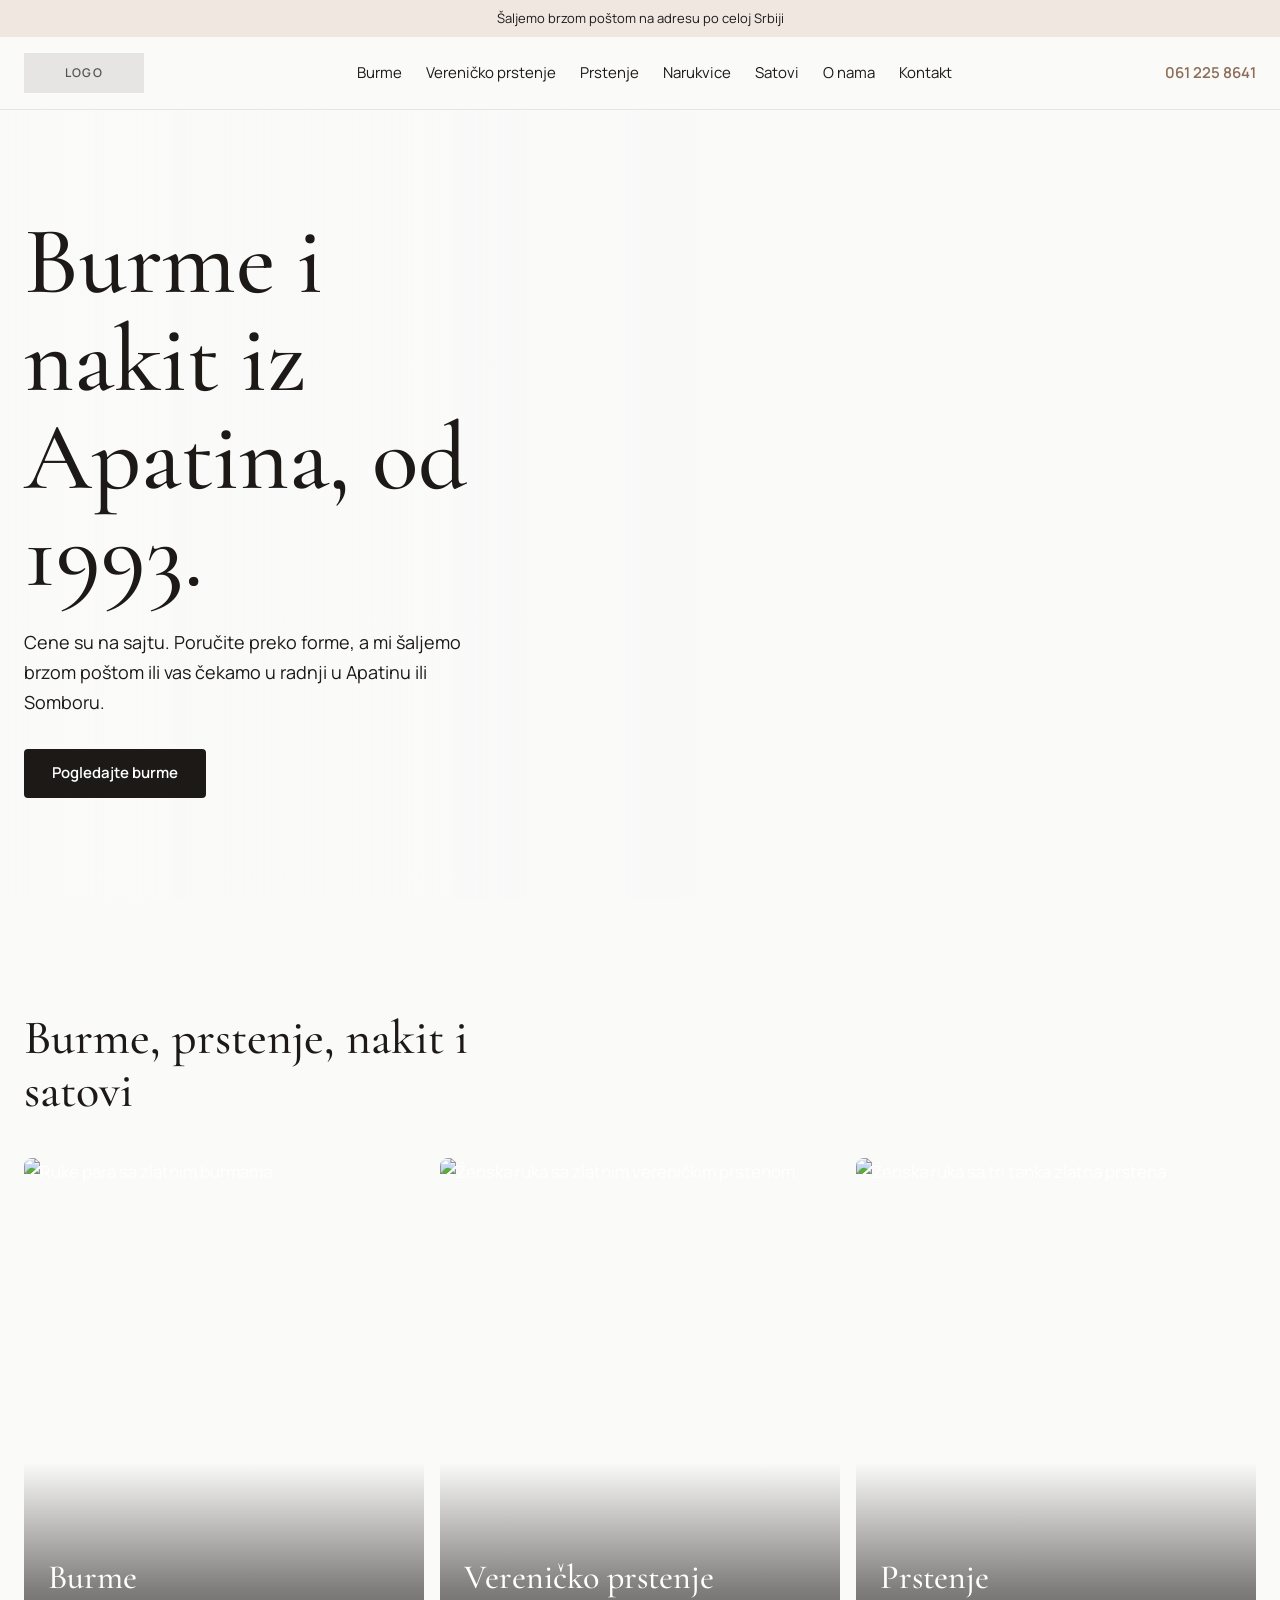
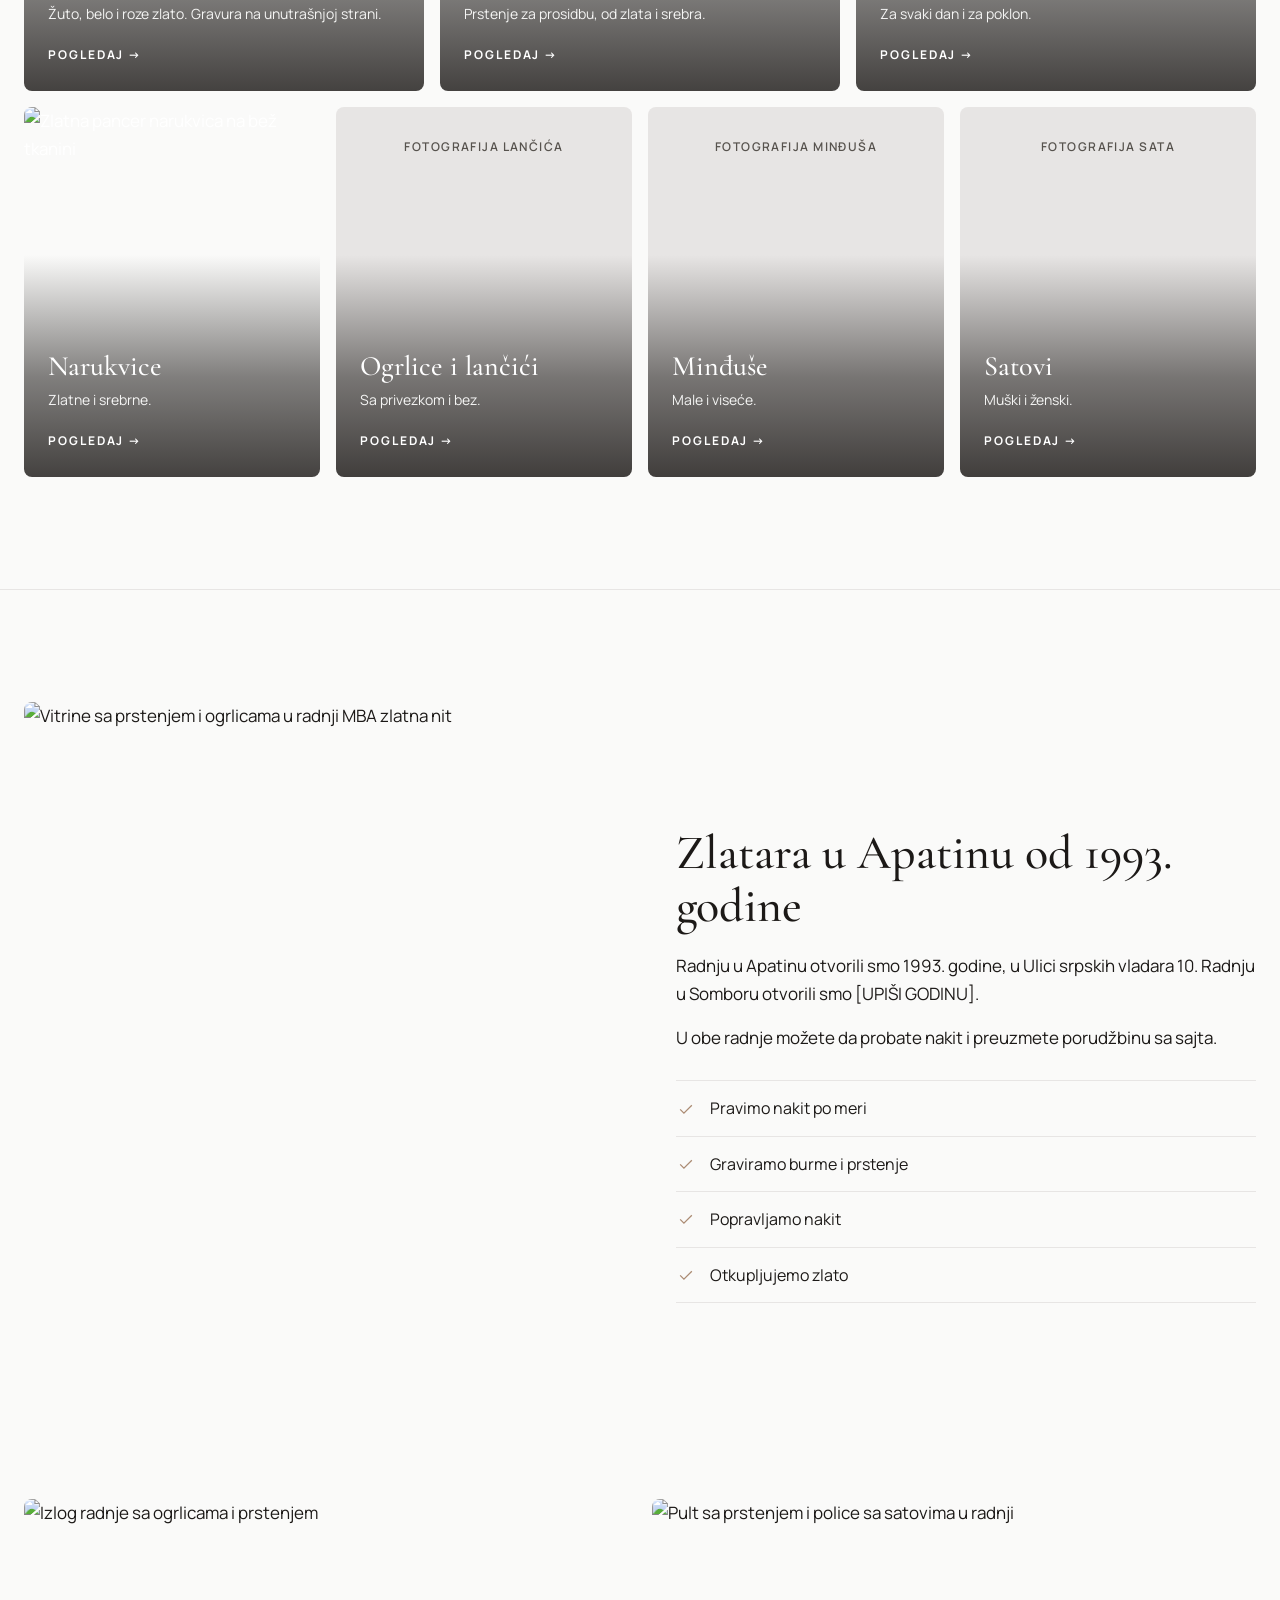
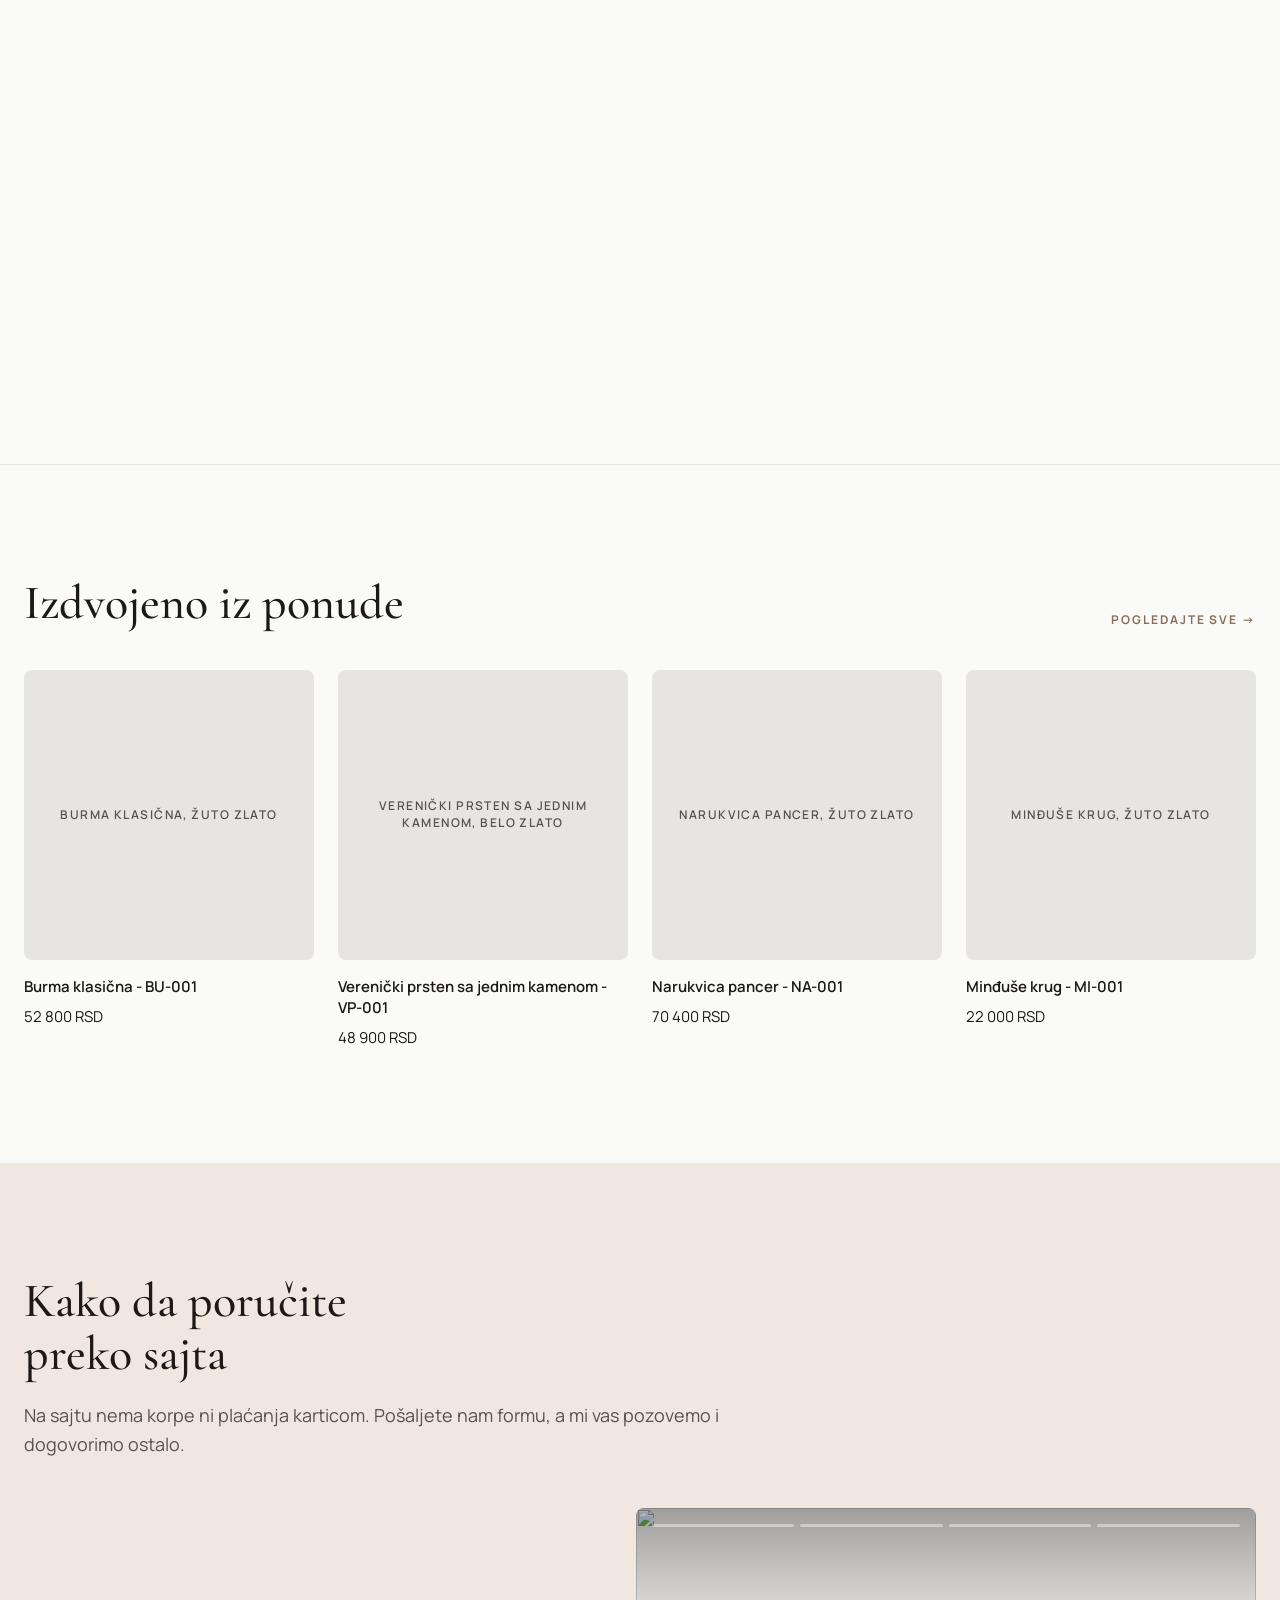
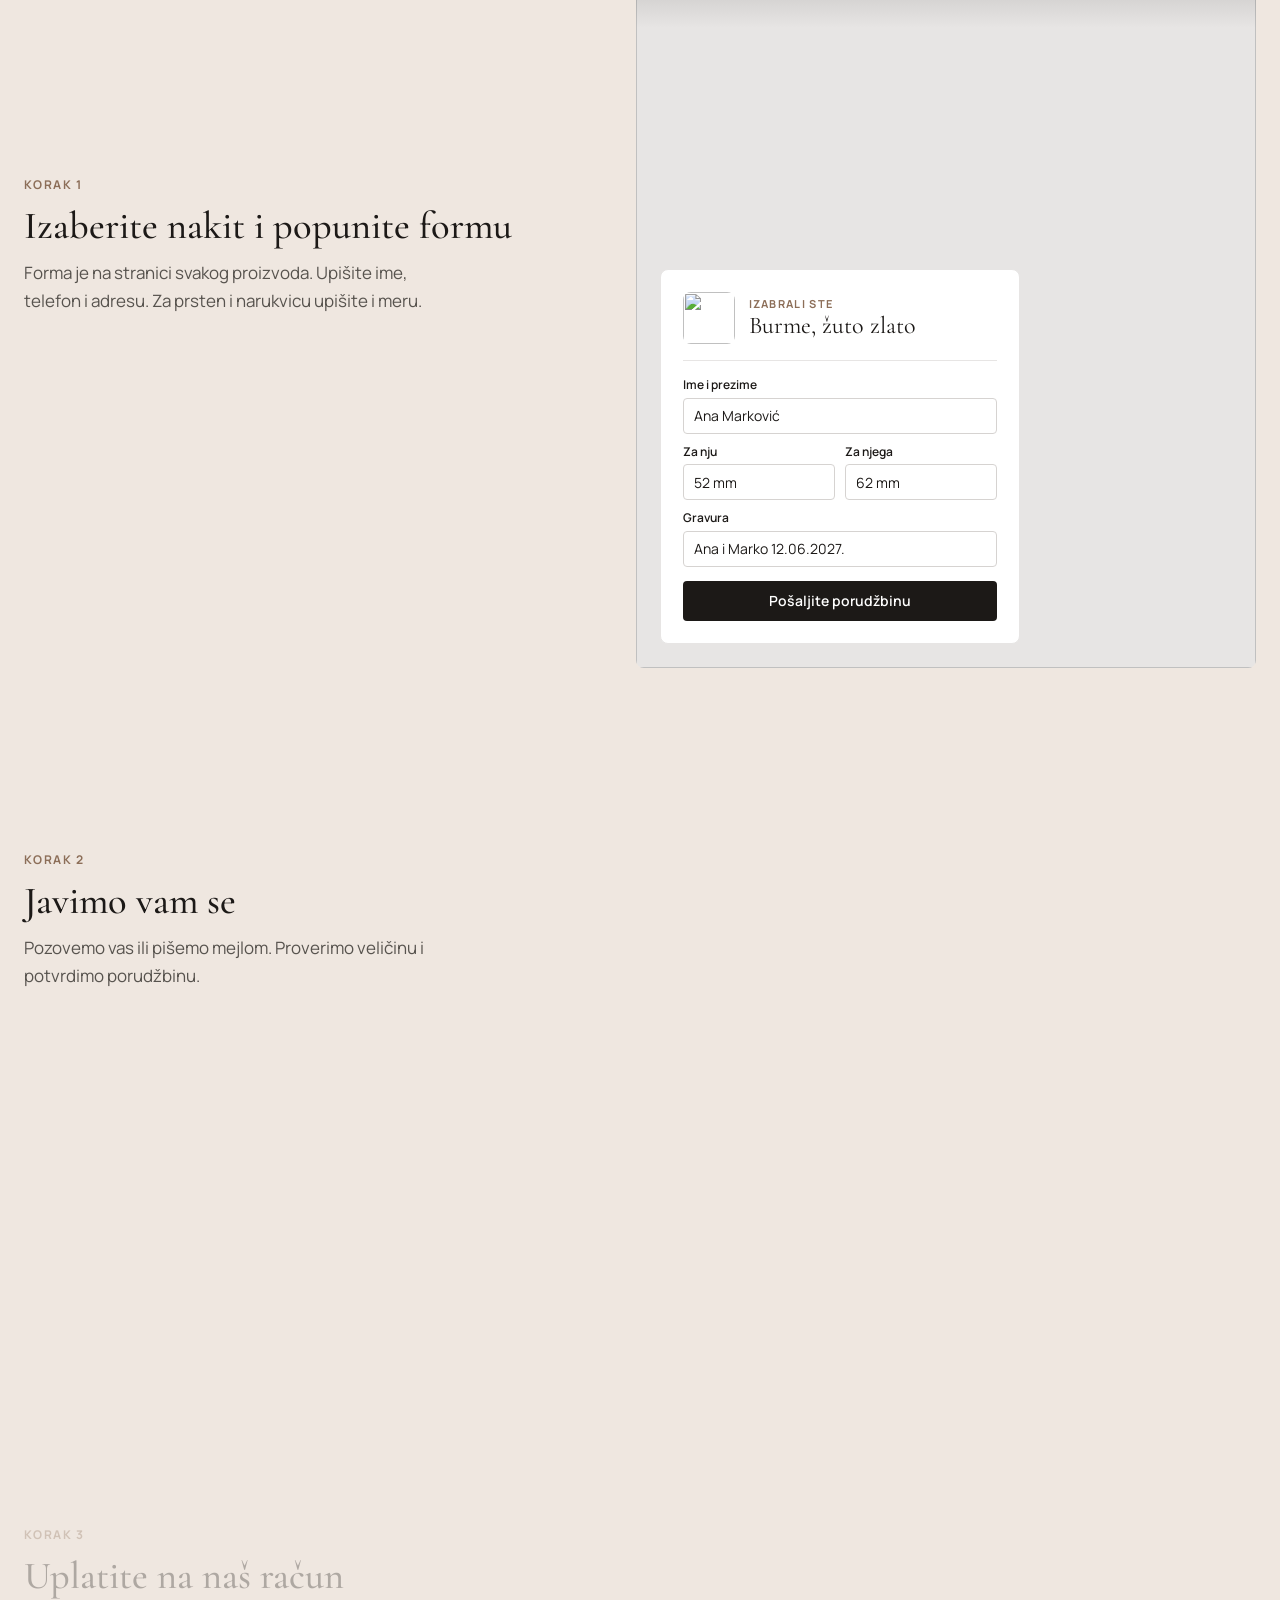
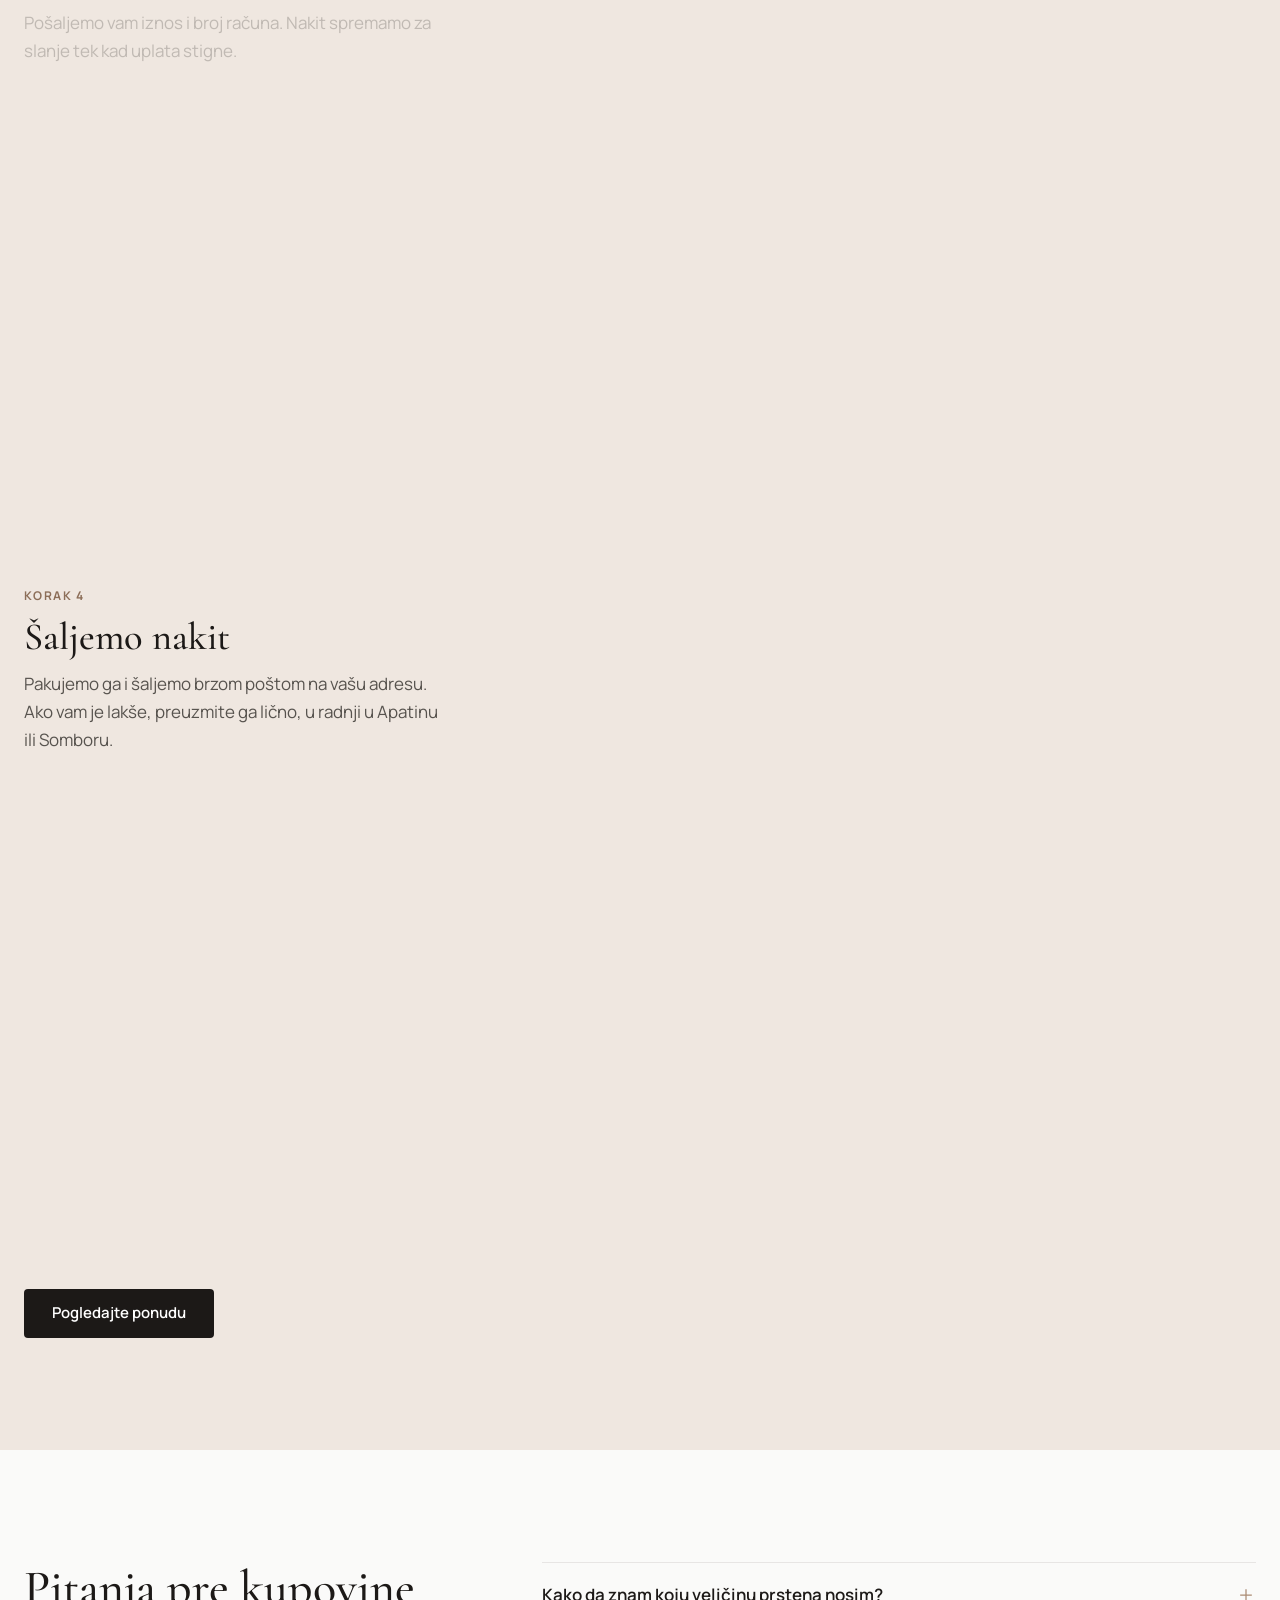
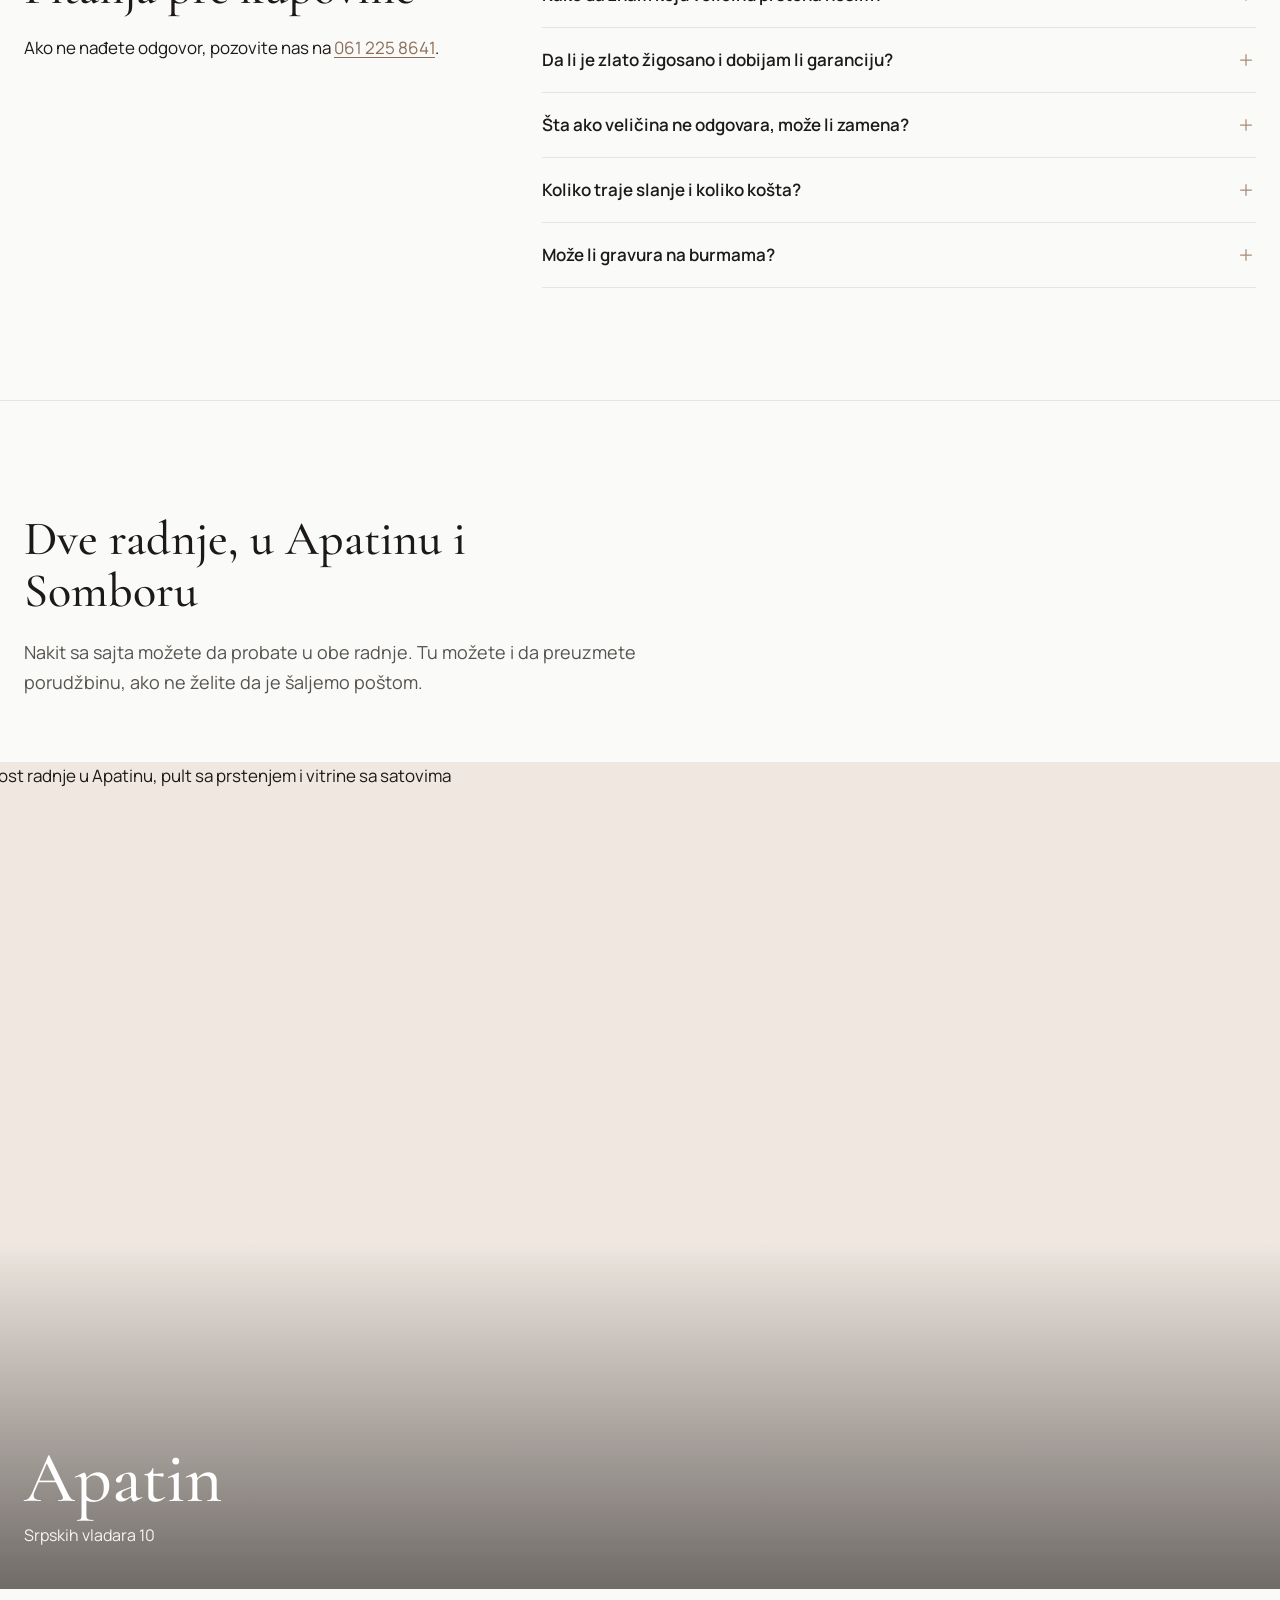
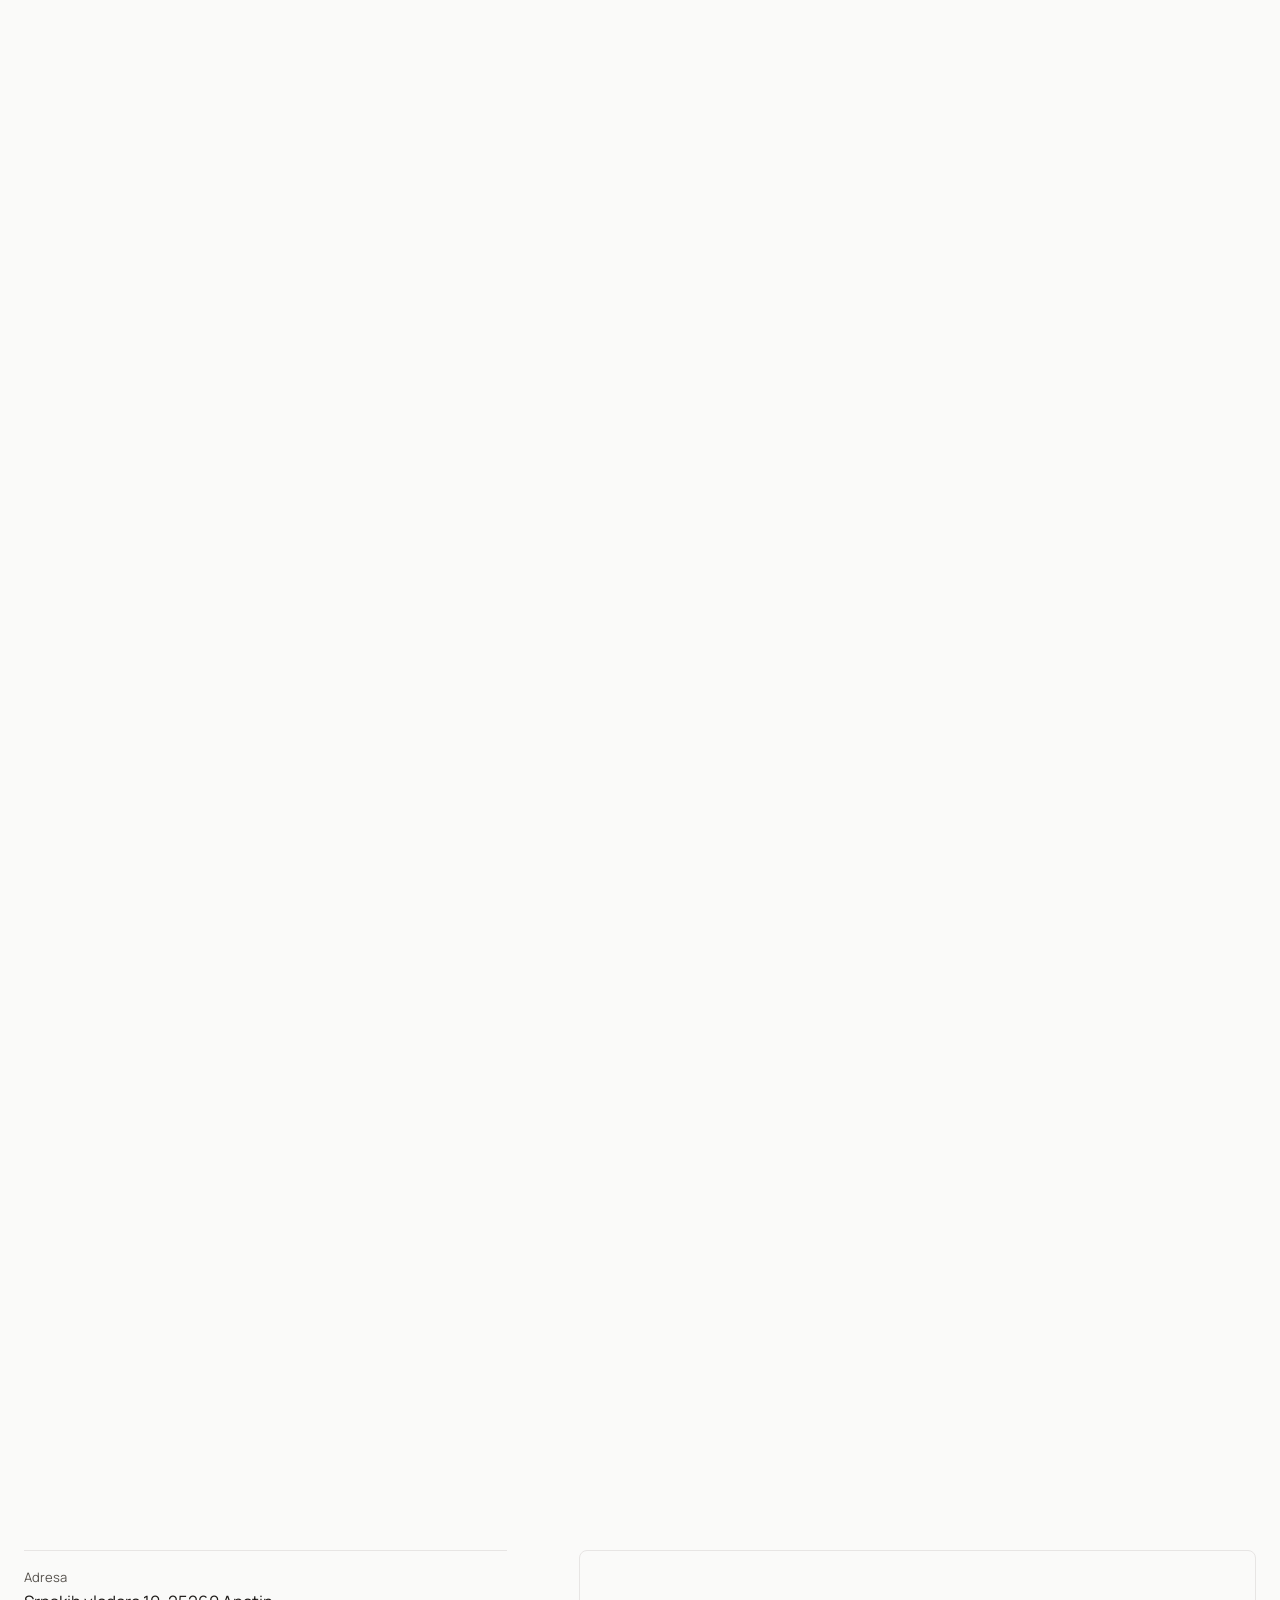
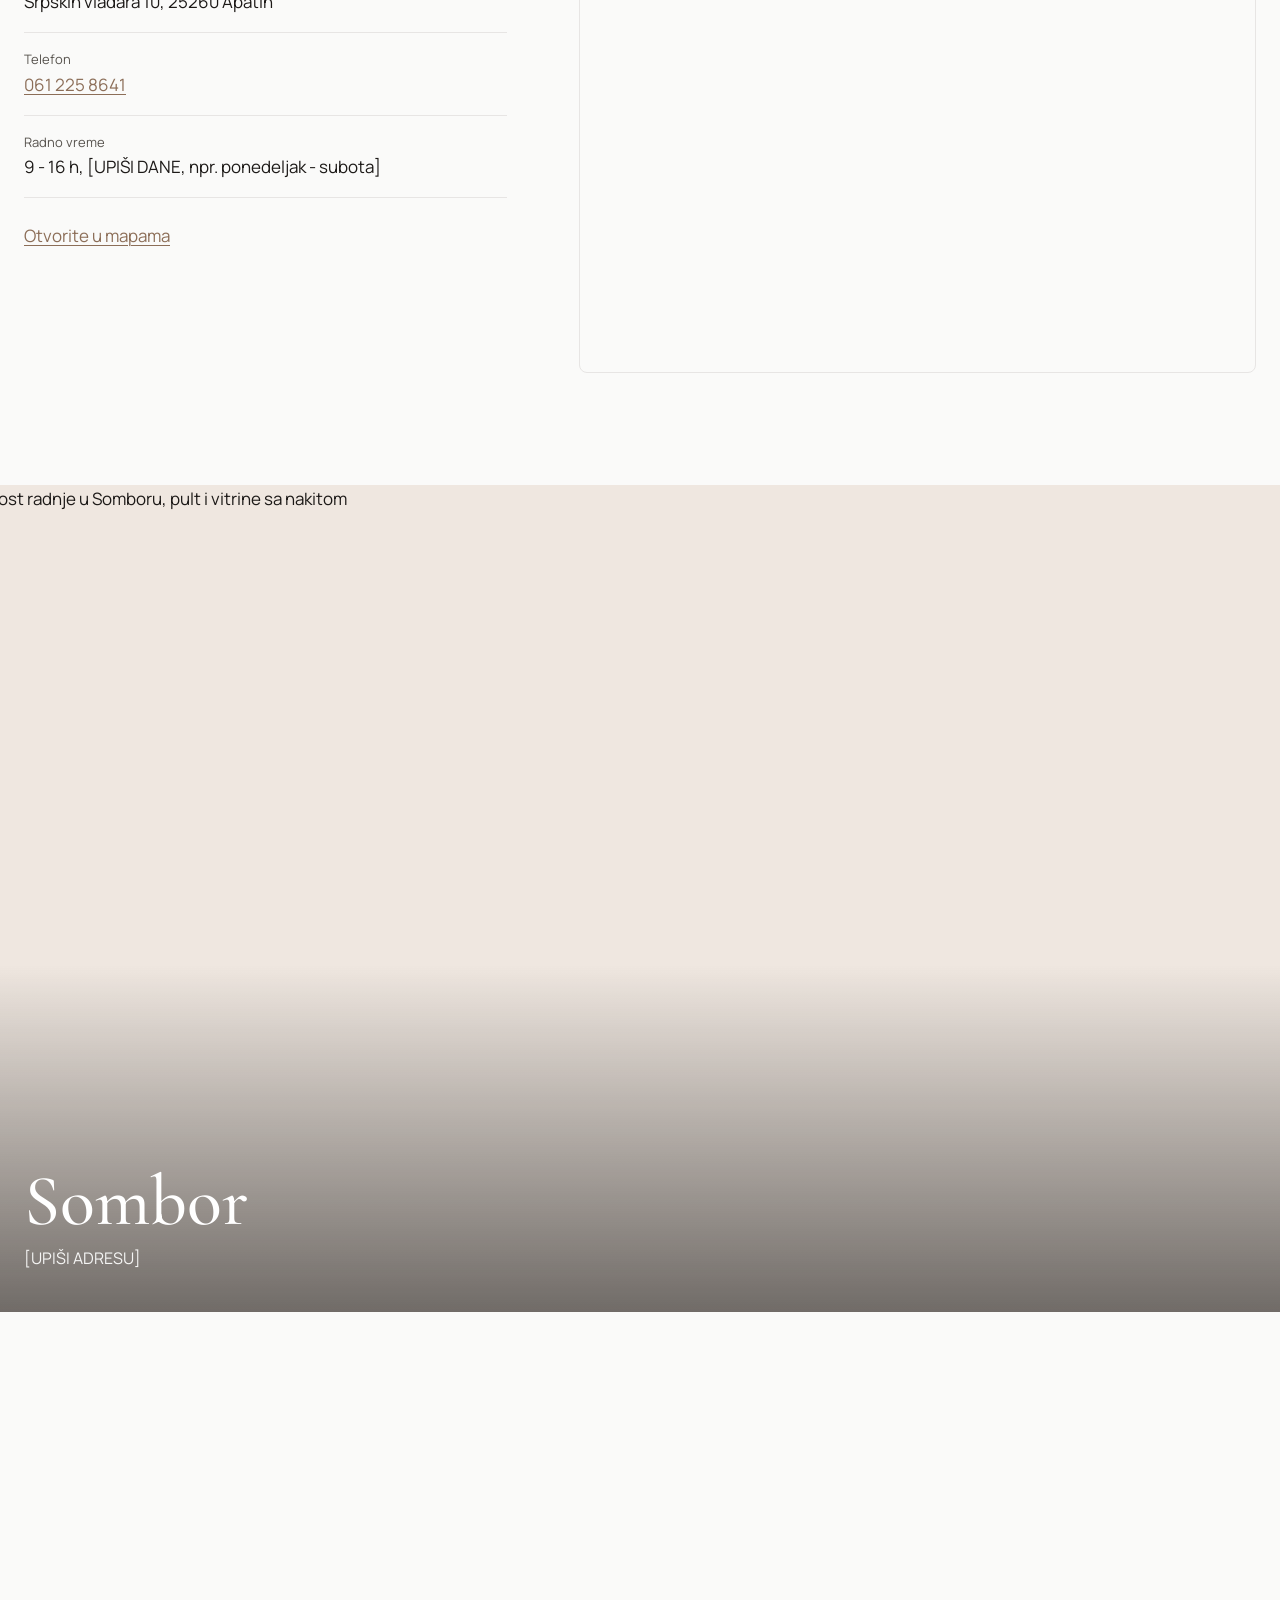
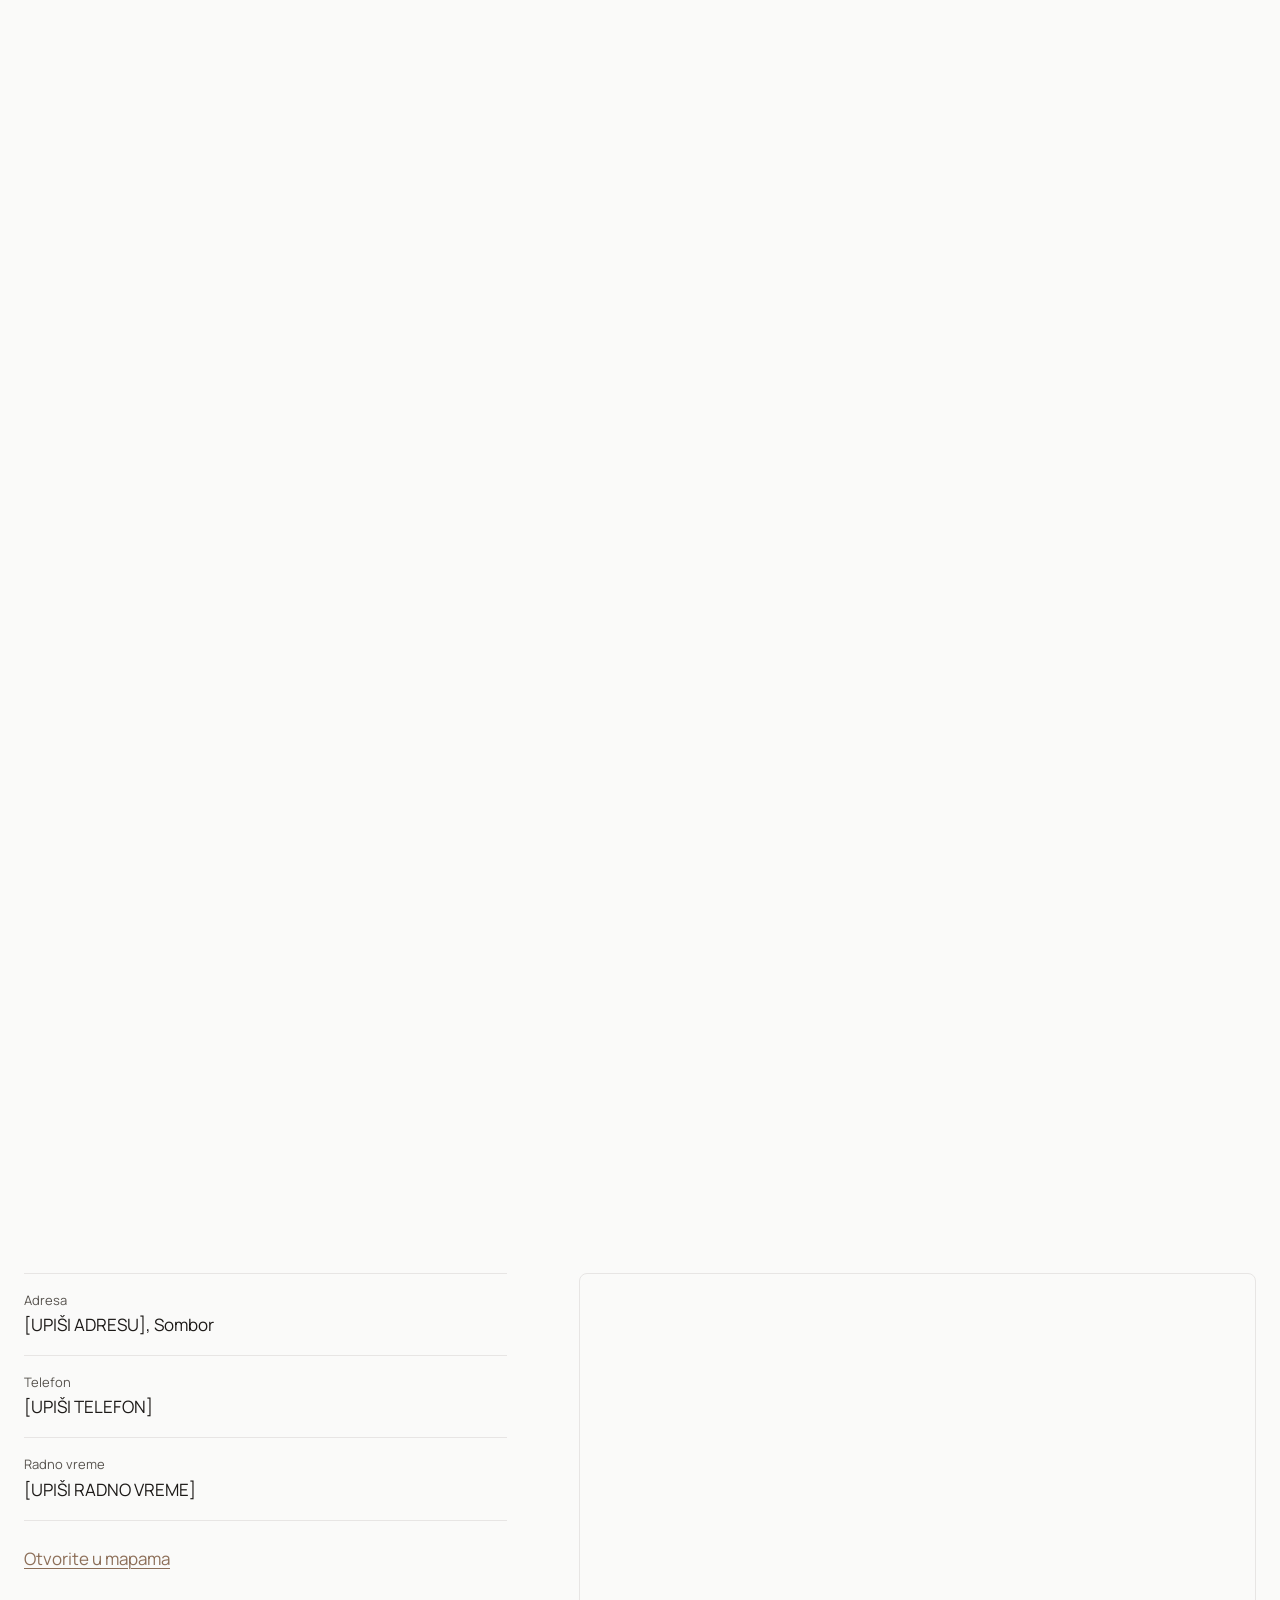
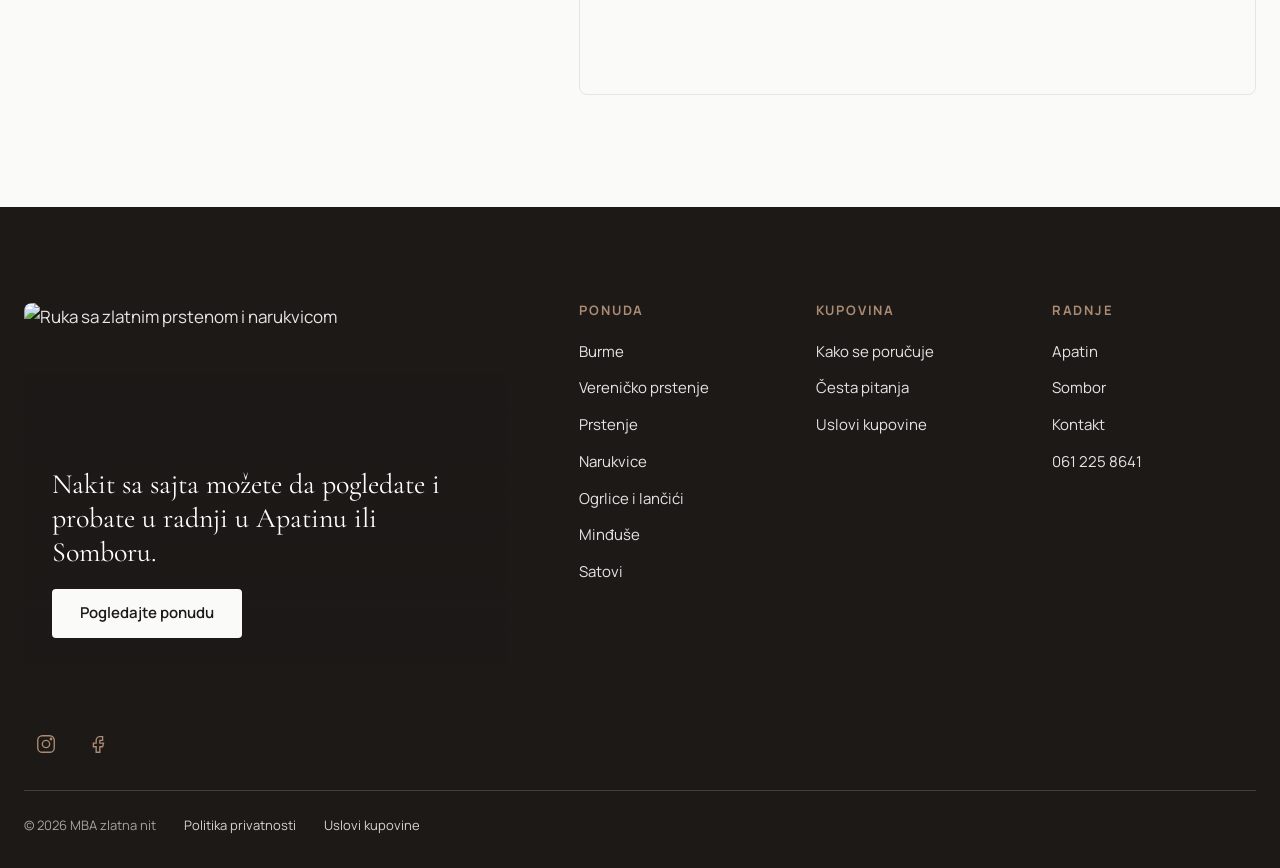
==== index.html @ b331d748 "Sajt: stranice, stil i skripte" ====
<!DOCTYPE html>
<html lang="sr-Latn">
<head>
<meta charset="utf-8">
<meta name="viewport" content="width=device-width, initial-scale=1">
<title>MBA zlatna nit | Zlatara u Apatinu i Somboru</title>
<meta name="description" content="Burme, vereničko prstenje, nakit i satovi. Zlatara u Apatinu od 1993. i u Somboru. Cene na sajtu, porudžbina preko forme, slanje brzom poštom.">
<link rel="preconnect" href="https://fonts.googleapis.com">
<link rel="preconnect" href="https://fonts.gstatic.com" crossorigin>
<link href="https://fonts.googleapis.com/css2?family=Cormorant+Garamond:wght@500&family=Manrope:wght@400;600;700&display=swap" rel="stylesheet">
<link rel="stylesheet" href="styles.css">
<!-- Pre crtanja stranice, da se raspored ne pomera:
     "js" uključuje priču u sekciji Kako da poručite (bez JS koraci stoje jedan ispod drugog).
     "scenes-on" uključuje scene radnji. Ko je isključio pokret, vidi obe slike jednu do druge. -->
<script>document.documentElement.classList.add("js"); if (!window.matchMedia("(prefers-reduced-motion: reduce)").matches) document.documentElement.classList.add("scenes-on");</script>
</head>
<body>

<div class="topbar">Šaljemo brzom poštom na adresu po celoj Srbiji</div>

<header class="nav">
  <div class="nav-inner">
    <!-- LOGO: zameni ovaj div sa <img src="slike/logo.svg" alt="MBA zlatna nit"> -->
    <a href="index.html" class="logo ph" aria-label="MBA zlatna nit, početna">LOGO</a>
    <nav class="nav-links" id="nav-links" aria-label="Glavni meni">
      <a href="kategorija.html#burme">Burme</a>
      <a href="kategorija.html#verenicko">Vereničko prstenje</a>
      <a href="kategorija.html#prstenje">Prstenje</a>
      <a href="kategorija.html#narukvice">Narukvice</a>
      <a href="kategorija.html#satovi">Satovi</a>
      <a href="index.html#o-nama">O nama</a>
      <a href="index.html#radnje">Kontakt</a>
      <a class="nav-links-phone" href="tel:+381612258641">Pozovite 061 225 8641</a>
    </nav>
    <a class="nav-phone" href="tel:+381612258641">061 225 8641</a>
    <button class="nav-toggle" type="button" aria-expanded="false" aria-controls="nav-links" aria-label="Otvori meni"><svg width="24" height="24" viewBox="0 0 24 24" fill="none" stroke="currentColor" stroke-width="1.5" aria-hidden="true"><path d="M3 7h18M3 12h18M3 17h18"/></svg></button>
  </div>
</header>

<main>

  <!-- HERO SA VIDEOM U POZADINI
       Video: slike/hero-video.mp4 (ovo je PRIVREMENI video, zameni pravim snimkom burmi na postolju).
       poster = slika koja se vidi dok se video učitava i kad je pokret isključen.
       Video je bez zvuka (muted) i vrti se u krug (loop). -->
  <section class="hero">
    <video class="hero-media" autoplay muted loop playsinline preload="auto" poster="slike/hero-burme.jpg" aria-hidden="true">
      <source src="slike/hero-video.mp4" type="video/mp4">
    </video>
    <div class="hero-content">
      <h1>Burme i nakit iz Apatina, od 1993.</h1>
      <p class="hero-lead">Cene su na sajtu. Poručite preko forme, a mi šaljemo brzom poštom ili vas čekamo u radnji u Apatinu ili Somboru.</p>
      <a class="btn" href="kategorija.html#burme">Pogledajte burme</a>
    </div>
  </section>

  <!-- KATEGORIJE: prvi red 3 velike, drugi red 4 manje kartice -->
  <section class="section" id="kategorije">
    <div class="container">
      <h2>Burme, prstenje, nakit i satovi</h2>
      <div class="cats-row cats-row--3" style="margin-top:40px">
        <a class="cat-card" href="kategorija.html#burme">
          <img class="cat-media" src="slike/kat-burme.jpg" alt="Ruke para sa zlatnim burmama" loading="lazy">
          <div class="cat-text">
            <p class="cat-title">Burme</p>
            <p class="cat-desc">Žuto, belo i roze zlato. Gravura na unutrašnjoj strani.</p>
            <span class="link-caps cat-link">Pogledaj →</span>
          </div>
        </a>
        <a class="cat-card" href="kategorija.html#verenicko">
          <img class="cat-media" src="slike/kat-verenicko.jpg" alt="Ženska ruka sa zlatnim vereničkim prstenom" loading="lazy">
          <div class="cat-text">
            <p class="cat-title">Vereničko prstenje</p>
            <p class="cat-desc">Prstenje za prosidbu, od zlata i srebra.</p>
            <span class="link-caps cat-link">Pogledaj →</span>
          </div>
        </a>
        <a class="cat-card" href="kategorija.html#prstenje">
          <img class="cat-media" src="slike/kat-prstenje.jpg" alt="Ženska ruka sa tri tanka zlatna prstena" loading="lazy">
          <div class="cat-text">
            <p class="cat-title">Prstenje</p>
            <p class="cat-desc">Za svaki dan i za poklon.</p>
            <span class="link-caps cat-link">Pogledaj →</span>
          </div>
        </a>
      </div>
      <div class="cats-row cats-row--4">
        <a class="cat-card" href="kategorija.html#narukvice">
          <img class="cat-media" src="slike/kat-narukvice.jpg" alt="Zlatna pancer narukvica na bež tkanini" loading="lazy">
          <div class="cat-text">
            <p class="cat-title">Narukvice</p>
            <p class="cat-desc">Zlatne i srebrne.</p>
            <span class="link-caps cat-link">Pogledaj →</span>
          </div>
        </a>
        <a class="cat-card" href="kategorija.html#ogrlice">
          <div class="cat-media ph" role="img" aria-label="Ogrlice i lančići">FOTOGRAFIJA LANČIĆA</div>
          <div class="cat-text">
            <p class="cat-title">Ogrlice i lančići</p>
            <p class="cat-desc">Sa privezkom i bez.</p>
            <span class="link-caps cat-link">Pogledaj →</span>
          </div>
        </a>
        <a class="cat-card" href="kategorija.html#mindjuse">
          <div class="cat-media ph" role="img" aria-label="Minđuše">FOTOGRAFIJA MINĐUŠA</div>
          <div class="cat-text">
            <p class="cat-title">Minđuše</p>
            <p class="cat-desc">Male i viseće.</p>
            <span class="link-caps cat-link">Pogledaj →</span>
          </div>
        </a>
        <a class="cat-card" href="kategorija.html#satovi">
          <div class="cat-media ph" role="img" aria-label="Satovi">FOTOGRAFIJA SATA</div>
          <div class="cat-text">
            <p class="cat-title">Satovi</p>
            <p class="cat-desc">Muški i ženski.</p>
            <span class="link-caps cat-link">Pogledaj →</span>
          </div>
        </a>
      </div>
    </div>
  </section>

  <!-- O NAMA -->
  <section class="section section--line" id="o-nama">
    <div class="container">
    <div class="about">
      <img class="about-media" src="slike/radnja-unutra.webp" width="1122" height="1402" alt="Vitrine sa prstenjem i ogrlicama u radnji MBA zlatna nit" loading="lazy">
      <div>
        <h2>Zlatara u Apatinu od 1993. godine</h2>
        <p>Radnju u Apatinu otvorili smo 1993. godine, u Ulici srpskih vladara 10. Radnju u Somboru otvorili smo [UPIŠI GODINU].</p>
        <p>U obe radnje možete da probate nakit i preuzmete porudžbinu sa sajta.</p>
        <ul class="services">
          <li><svg width="20" height="20" viewBox="0 0 24 24" fill="none" stroke="currentColor" stroke-width="1.5" aria-hidden="true"><path d="M5 12.5l4.5 4.5L19 7.5"/></svg>Pravimo nakit po meri</li>
          <li><svg width="20" height="20" viewBox="0 0 24 24" fill="none" stroke="currentColor" stroke-width="1.5" aria-hidden="true"><path d="M5 12.5l4.5 4.5L19 7.5"/></svg>Graviramo burme i prstenje</li>
          <li><svg width="20" height="20" viewBox="0 0 24 24" fill="none" stroke="currentColor" stroke-width="1.5" aria-hidden="true"><path d="M5 12.5l4.5 4.5L19 7.5"/></svg>Popravljamo nakit</li>
          <li><svg width="20" height="20" viewBox="0 0 24 24" fill="none" stroke="currentColor" stroke-width="1.5" aria-hidden="true"><path d="M5 12.5l4.5 4.5L19 7.5"/></svg>Otkupljujemo zlato</li>
        </ul>
      </div>
    </div>
    <div class="about-photos">
      <img src="slike/radnja-izlog.webp" width="1448" height="1086" alt="Izlog radnje sa ogrlicama i prstenjem" loading="lazy">
      <img src="slike/radnja-pult.webp" width="1448" height="1086" alt="Pult sa prstenjem i police sa satovima u radnji" loading="lazy">
    </div>
    </div>
  </section>

  <!-- IZDVOJENI PROIZVODI: biraju se u proizvodi.js sa izdvojen: true -->
  <section class="section section--line">
    <div class="container">
      <div class="section-head">
        <h2>Izdvojeno iz ponude</h2>
        <a class="link-caps" href="kategorija.html#sve">Pogledajte sve →</a>
      </div>
      <div class="products" id="izdvojeni"></div>
    </div>
  </section>

  <!-- KAKO SE PORUČUJE: priča na skrol.
       Levo su koraci, desno zalepljen okvir sa fotografijom i karticom koja pokazuje taj korak.
       Aktivni korak bira main.js (deo "Priča: kako da poručite"). Okvir je samo ilustracija (aria-hidden),
       sav tekst je u koracima. Primer kroz celu priču su burme za Anu i Marka, kao primer gravure u formi. -->
  <section class="section section--surface" id="kako-se-porucuje">
    <div class="container">
      <div class="story-head">
        <h2>Kako da poručite preko sajta</h2>
        <p class="lead">Na sajtu nema korpe ni plaćanja karticom. Pošaljete nam formu, a mi vas pozovemo i dogovorimo ostalo.</p>
      </div>

      <div class="story" data-prica>
        <ol class="story-steps">
          <li class="story-step is-active" aria-current="step">
            <span class="story-num">Korak 1</span>
            <h3>Izaberite nakit i popunite formu</h3>
            <p>Forma je na stranici svakog proizvoda. Upišite ime, telefon i adresu. Za prsten i narukvicu upišite i meru.</p>
          </li>
          <li class="story-step">
            <span class="story-num">Korak 2</span>
            <h3>Javimo vam se</h3>
            <p>Pozovemo vas ili pišemo mejlom. Proverimo veličinu i potvrdimo porudžbinu.</p>
          </li>
          <li class="story-step">
            <span class="story-num">Korak 3</span>
            <h3>Uplatite na naš račun</h3>
            <p>Pošaljemo vam iznos i broj računa. Nakit spremamo za slanje tek kad uplata stigne.</p>
          </li>
          <li class="story-step">
            <span class="story-num">Korak 4</span>
            <h3>Šaljemo nakit</h3>
            <p>Pakujemo ga i šaljemo brzom poštom na vašu adresu. Ako vam je lakše, preuzmite ga lično, u radnji u Apatinu ili Somboru.</p>
          </li>
        </ol>

        <div class="story-visual" aria-hidden="true">
          <div class="story-frame">
            <img class="story-bg is-active" data-korak="0" src="slike/hero-burme.jpg" alt="" loading="lazy">
            <img class="story-bg" data-korak="1" src="slike/apatin-unutra.webp" alt="" loading="lazy">
            <img class="story-bg" data-korak="2" src="slike/kat-narukvice.jpg" alt="" loading="lazy">
            <img class="story-bg" data-korak="3" src="slike/kat-burme.jpg" alt="" loading="lazy">

            <!-- Traka kao kod priča na telefonu: puni se dok se skroluje kroz korake -->
            <div class="story-bars">
              <span class="story-bar"><i></i></span><span class="story-bar"><i></i></span><span class="story-bar"><i></i></span><span class="story-bar"><i></i></span>
            </div>

            <!-- 1. Forma se popunjava -->
            <div class="story-card is-active" data-korak="0">
              <div class="sc-head sc-head--opt">
                <img class="sc-thumb" src="slike/hero-burme.jpg" alt="" loading="lazy">
                <div><p class="sc-label">Izabrali ste</p><p class="sc-title">Burme, žuto zlato</p></div>
              </div>
              <div class="sc-field"><span class="sc-field-label">Ime i prezime</span><span class="sc-input"><span class="sc-typed" style="--d:.3s;--n:12">Ana Marković</span></span></div>
              <div class="sc-row">
                <div class="sc-field"><span class="sc-field-label">Za nju</span><span class="sc-input"><span class="sc-typed" style="--d:1s;--n:5">52 mm</span></span></div>
                <div class="sc-field"><span class="sc-field-label">Za njega</span><span class="sc-input"><span class="sc-typed" style="--d:1.4s;--n:5">62 mm</span></span></div>
              </div>
              <div class="sc-field sc-field--opt"><span class="sc-field-label">Gravura</span><span class="sc-input"><span class="sc-typed" style="--d:1.8s;--n:23">Ana i Marko 12.06.2027.</span></span></div>
              <span class="sc-btn">Pošaljite porudžbinu</span>
            </div>

            <!-- 2. Poziv iz radnje -->
            <div class="story-card" data-korak="1">
              <div class="sc-head">
                <span class="sc-icon"><svg width="22" height="22" viewBox="0 0 24 24" fill="none" stroke="currentColor" stroke-width="1.5"><path d="M7 3.5h3l1.5 4-2 1.5a10.5 10.5 0 0 0 5 5l1.5-2 4 1.5v3a2 2 0 0 1-2 2C10.6 18.5 5 12.9 5 5.5a2 2 0 0 1 2-2z"/></svg></span>
                <div><p class="sc-label">Poziv iz radnje</p><p class="sc-title">MBA zlatna nit</p><p class="sc-sub">061 225 8641</p></div>
              </div>
              <ul class="sc-checks">
                <li style="--d:.5s"><svg width="18" height="18" viewBox="0 0 24 24" fill="none" stroke="currentColor" stroke-width="1.5"><path d="M5 12.5l4.5 4.5L19 7.5"/></svg>Veličina 52 i 62 mm</li>
                <li style="--d:.9s"><svg width="18" height="18" viewBox="0 0 24 24" fill="none" stroke="currentColor" stroke-width="1.5"><path d="M5 12.5l4.5 4.5L19 7.5"/></svg>Tekst za gravuru</li>
                <li style="--d:1.3s"><svg width="18" height="18" viewBox="0 0 24 24" fill="none" stroke="currentColor" stroke-width="1.5"><path d="M5 12.5l4.5 4.5L19 7.5"/></svg>Adresa za slanje</li>
              </ul>
              <p class="sc-status" style="--d:1.8s">Potvrdili smo porudžbinu</p>
            </div>

            <!-- 3. Podaci za uplatu. Iznos i račun su sive crte, jer zavise od porudžbine. -->
            <div class="story-card" data-korak="2">
              <p class="sc-label">Podaci za uplatu</p>
              <dl class="sc-pay">
                <div style="--d:.3s"><dt>Primalac</dt><dd>MBA zlatna nit</dd></div>
                <div style="--d:.6s"><dt>Svrha</dt><dd>Porudžbina sa sajta</dd></div>
                <div style="--d:.9s"><dt>Iznos</dt><dd><span class="sc-skeleton" style="width:88px"></span></dd></div>
                <div style="--d:1.2s"><dt>Račun</dt><dd><span class="sc-skeleton" style="width:150px"></span></dd></div>
              </dl>
              <p class="sc-status" style="--d:1.9s"><svg width="18" height="18" viewBox="0 0 24 24" fill="none" stroke="currentColor" stroke-width="1.5"><path d="M5 12.5l4.5 4.5L19 7.5"/></svg>Uplata je stigla</p>
            </div>

            <!-- 4. Paket na putu -->
            <div class="story-card" data-korak="3">
              <div class="sc-head">
                <span class="sc-icon"><svg width="22" height="22" viewBox="0 0 24 24" fill="none" stroke="currentColor" stroke-width="1.5"><path d="M4 7.5l8-3.5 8 3.5v9l-8 3.5-8-3.5z"/><path d="M4 7.5l8 3.5 8-3.5M12 11v9"/></svg></span>
                <div><p class="sc-label">Brza pošta</p><p class="sc-title">Paket je na putu</p></div>
              </div>
              <ol class="sc-track">
                <li style="--d:.3s">Pakujemo</li>
                <li style="--d:.9s">Šaljemo</li>
                <li style="--d:1.5s">Stiže kod vas</li>
              </ol>
            </div>
          </div>
        </div>
      </div>

      <div class="story-end">
        <a class="btn" href="kategorija.html#sve">Pogledajte ponudu</a>
      </div>
    </div>
  </section>

  <!-- ČESTA PITANJA -->
  <section class="section" id="cesta-pitanja">
    <div class="container faq">
      <div>
        <h2>Pitanja pre kupovine</h2>
        <p>Ako ne nađete odgovor, pozovite nas na <a href="tel:+381612258641">061 225 8641</a>.</p>
      </div>
      <div class="faq-list">
          <details>
            <summary>Kako da znam koju veličinu prstena nosim?<svg width="20" height="20" viewBox="0 0 24 24" fill="none" stroke="currentColor" stroke-width="1.5" aria-hidden="true"><path d="M12 5v14M5 12h14"/></svg></summary>
            <div class="faq-answer"><p>Obmotajte konac oko prsta, na mestu gde nosite prsten. Obeležite gde se spaja i izmerite ga lenjirom u milimetrima. Taj broj upišite u formu.</p><p>Ako niste sigurni, upišite približnu meru. Proverićemo je zajedno kad vas pozovemo, pre nego što pošaljemo prsten.</p></div>
          </details>
          <details>
            <summary>Da li je zlato žigosano i dobijam li garanciju?<svg width="20" height="20" viewBox="0 0 24 24" fill="none" stroke="currentColor" stroke-width="1.5" aria-hidden="true"><path d="M12 5v14M5 12h14"/></svg></summary>
            <div class="faq-answer"><p>[UPIŠI ODGOVOR: da li je nakit žigosan, koliko traje garancija i šta pokriva]</p></div>
          </details>
          <details>
            <summary>Šta ako veličina ne odgovara, može li zamena?<svg width="20" height="20" viewBox="0 0 24 24" fill="none" stroke="currentColor" stroke-width="1.5" aria-hidden="true"><path d="M12 5v14M5 12h14"/></svg></summary>
            <div class="faq-answer"><p>[UPIŠI ODGOVOR: da li je moguća zamena ili prepravka veličine, u kom roku i ko plaća slanje]</p></div>
          </details>
          <details>
            <summary>Koliko traje slanje i koliko košta?<svg width="20" height="20" viewBox="0 0 24 24" fill="none" stroke="currentColor" stroke-width="1.5" aria-hidden="true"><path d="M12 5v14M5 12h14"/></svg></summary>
            <div class="faq-answer"><p>Šaljemo brzom poštom [UPIŠI KURIRSKU SLUŽBU]. Paket stiže za [UPIŠI BROJ DANA], a slanje košta [UPIŠI CENU].</p><p>Porudžbinu možete i da preuzmete lično, u radnji u Apatinu ili Somboru.</p></div>
          </details>
          <details>
            <summary>Može li gravura na burmama?<svg width="20" height="20" viewBox="0 0 24 24" fill="none" stroke="currentColor" stroke-width="1.5" aria-hidden="true"><path d="M12 5v14M5 12h14"/></svg></summary>
            <div class="faq-answer"><p>Može. Tekst za gravuru upišite u formu kad poručujete, na primer imena i datum venčanja.</p><p>[UPIŠI: cena gravure, koliko znakova staje i koliko dana duže traje izrada]</p></div>
          </details>
      </div>
    </div>
  </section>

  <!-- RADNJE: za svaku radnju scena i ispod nje podaci i mapa.
       Scena: na skrol se slika spolja uvećava ka vratima i prelazi u sliku unutrašnjosti (main.js, deo "Scene radnji").
       data-vrata="x y" je tačka ka kojoj se zumira, u procentima slike (sredina vrata).
       Ko je u sistemu isključio pokret, ili nema JS, vidi obe slike jednu do druge.
       Mape su Google embed bez API ključa. Za Sombor zameni "Sombor" u src i href tačnom adresom. -->
  <section class="section section--line" id="radnje">
    <div class="container">
      <h2>Dve radnje, u Apatinu i Somboru</h2>
      <p class="lead">Nakit sa sajta možete da probate u obe radnje. Tu možete i da preuzmete porudžbinu, ako ne želite da je šaljemo poštom.</p>
    </div>

    <article class="store" id="radnja-apatin">
      <div class="scene" data-scena data-vrata="49 56">
        <div class="scene-stage">
          <div class="scene-frame">
            <img class="scene-out" src="slike/apatin-spolja.webp" width="1672" height="941" alt="Izlog i ulaz radnje u Apatinu" loading="lazy">
            <img class="scene-in" src="slike/apatin-unutra.webp" width="1672" height="941" alt="Unutrašnjost radnje u Apatinu, pult sa prstenjem i vitrine sa satovima" loading="lazy">
          </div>
          <div class="scene-caption">
            <h3>Apatin</h3>
            <p>Srpskih vladara 10</p>
          </div>
        </div>
      </div>
      <div class="container store-info">
        <div>
          <dl>
            <dt>Adresa</dt><dd>Srpskih vladara 10, 25260 Apatin</dd>
            <dt>Telefon</dt><dd><a href="tel:+381612258641">061 225 8641</a></dd>
            <dt>Radno vreme</dt><dd>9 - 16 h, [UPIŠI DANE, npr. ponedeljak - subota]</dd>
          </dl>
          <a href="https://www.google.com/maps/search/?api=1&amp;query=Srpskih%20vladara%2010%2C%20Apatin" target="_blank" rel="noopener">Otvorite u mapama</a>
        </div>
        <iframe class="store-map" src="https://maps.google.com/maps?q=Srpskih%20vladara%2010%2C%20Apatin&amp;z=16&amp;output=embed" loading="lazy" referrerpolicy="no-referrer-when-downgrade" title="Mapa: radnja u Apatinu, Srpskih vladara 10"></iframe>
      </div>
    </article>

    <article class="store" id="radnja-sombor">
      <div class="scene" data-scena data-vrata="49 54">
        <div class="scene-stage">
          <div class="scene-frame">
            <img class="scene-out" src="slike/sombor-spolja.webp" width="1672" height="941" alt="Izlog i ulaz radnje u Somboru" loading="lazy">
            <img class="scene-in" src="slike/sombor-unutra.webp" width="1672" height="941" alt="Unutrašnjost radnje u Somboru, pult i vitrine sa nakitom" loading="lazy">
          </div>
          <div class="scene-caption">
            <h3>Sombor</h3>
            <p>[UPIŠI ADRESU]</p>
          </div>
        </div>
      </div>
      <div class="container store-info">
        <div>
          <dl>
            <dt>Adresa</dt><dd>[UPIŠI ADRESU], Sombor</dd>
            <dt>Telefon</dt><dd>[UPIŠI TELEFON]</dd>
            <dt>Radno vreme</dt><dd>[UPIŠI RADNO VREME]</dd>
          </dl>
          <a href="https://www.google.com/maps/search/?api=1&amp;query=Sombor" target="_blank" rel="noopener">Otvorite u mapama</a>
        </div>
        <iframe class="store-map" src="https://maps.google.com/maps?q=Sombor&amp;z=14&amp;output=embed" loading="lazy" referrerpolicy="no-referrer-when-downgrade" title="Mapa: radnja u Somboru"></iframe>
      </div>
    </article>
  </section>

</main>

<footer class="footer">
  <div class="footer-inner">
    <div class="footer-top">
      <div class="footer-card">
        <!-- FOTOGRAFIJA: zameni div sa <img class="footer-card-media" src="slike/nakit-na-ruci.jpg" alt="..." loading="lazy"> -->
        <img class="footer-card-media" src="slike/footer-ruka.jpg" alt="Ruka sa zlatnim prstenom i narukvicom" loading="lazy">
        <div class="footer-card-text">
          <p>Nakit sa sajta možete da pogledate i probate u radnji u Apatinu ili Somboru.</p>
          <a class="btn btn--light" href="kategorija.html#sve">Pogledajte ponudu</a>
        </div>
      </div>

      <div class="footer-cols">
        <div>
          <h3>Ponuda</h3>
          <ul>
            <li><a href="kategorija.html#burme">Burme</a></li>
            <li><a href="kategorija.html#verenicko">Vereničko prstenje</a></li>
            <li><a href="kategorija.html#prstenje">Prstenje</a></li>
            <li><a href="kategorija.html#narukvice">Narukvice</a></li>
            <li><a href="kategorija.html#ogrlice">Ogrlice i lančići</a></li>
            <li><a href="kategorija.html#mindjuse">Minđuše</a></li>
            <li><a href="kategorija.html#satovi">Satovi</a></li>
          </ul>
        </div>
        <div>
          <h3>Kupovina</h3>
          <ul>
            <li><a href="index.html#kako-se-porucuje">Kako se poručuje</a></li>
            <li><a href="index.html#cesta-pitanja">Česta pitanja</a></li>
            <li><a href="uslovi-kupovine.html">Uslovi kupovine</a></li>
          </ul>
        </div>
        <div>
          <h3>Radnje</h3>
          <ul>
            <li><a href="index.html#radnja-apatin">Apatin</a></li>
            <li><a href="index.html#radnja-sombor">Sombor</a></li>
            <li><a href="index.html#radnje">Kontakt</a></li>
            <li><a href="tel:+381612258641">061 225 8641</a></li>
          </ul>
        </div>
      </div>
    </div>

    <!-- DRUŠTVENE MREŽE: umesto "#" upiši prave linkove -->
    <div class="footer-social">
      <a href="#" aria-label="Instagram"><svg width="22" height="22" viewBox="0 0 24 24" fill="none" stroke="currentColor" stroke-width="1.5" aria-hidden="true"><rect x="3" y="3" width="18" height="18" rx="5"/><circle cx="12" cy="12" r="4"/><circle cx="17.5" cy="6.5" r="0.8" fill="currentColor"/></svg></a>
      <a href="#" aria-label="Facebook"><svg width="22" height="22" viewBox="0 0 24 24" fill="none" stroke="currentColor" stroke-width="1.5" aria-hidden="true"><path d="M14 8h3V4h-3a4 4 0 0 0-4 4v3H7v4h3v6h4v-6h3l1-4h-4V8z"/></svg></a>
    </div>

    <div class="footer-bottom">
      <span>© <span data-godina>2026</span> MBA zlatna nit</span>
      <a href="politika-privatnosti.html">Politika privatnosti</a>
      <a href="uslovi-kupovine.html">Uslovi kupovine</a>
    </div>
  </div>
</footer>

<script src="proizvodi.js"></script>
<script src="main.js"></script>

</body>
</html>
---- styles.css ----
/* =========================================================
   MBA zlatna nit - zajednički stil za sve stranice
   Boje i fontovi su u :root, menjaš ih samo ovde.
   ========================================================= */

:root {
  --bg: #FAFAF9;          /* pozadina */
  --text: #1C1917;        /* glavni tekst */
  --text-2: #57534E;      /* sekundarni tekst */
  --accent: #AB8B73;      /* linije, ikonice, male oznake */
  --accent-text: #8C6E58; /* linkovi i hover na svetloj pozadini */
  --surface: #EFE7E0;     /* blage pozadine sekcija */
  --line: #E7E5E4;        /* linije i borderi */
  --ph: #E7E5E4;          /* placeholder slike */
  --input-border: #78716C;
  --error: #B42318;

  --font-head: 'Cormorant Garamond', Georgia, serif;
  --font-body: 'Manrope', system-ui, -apple-system, 'Segoe UI', sans-serif;

  --max: 1440px;   /* širina sadržaja (sa razmakom --pad-x sa obe strane) */
  --wide: 1440px;  /* hero, navigacija i footer, isto kao sadržaj da se sve poravna */
  --pad-x: 24px;
  --section: 112px;
  --radius: 4px;
  --radius-img: 8px; /* uglovi na svim slikama */
}

*, *::before, *::after { box-sizing: border-box; }

html { scroll-behavior: smooth; }

body {
  margin: 0;
  background: var(--bg);
  color: var(--text);
  font-family: var(--font-body);
  font-size: 17px;
  line-height: 1.65;
  -webkit-font-smoothing: antialiased;
}

img { display: block; max-width: 100%; height: auto; }

a { color: var(--accent-text); text-decoration-thickness: 1px; text-underline-offset: 3px; }
a:hover { color: var(--text); }

:focus-visible { outline: 2px solid var(--accent-text); outline-offset: 3px; }

h1, h2, h3 {
  font-family: var(--font-head);
  font-weight: 500;
  line-height: 1.1;
  margin: 0 0 20px;
  color: var(--text);
}

h2 { font-size: clamp(34px, 4vw, 48px); max-width: 22ch; }
h3 { font-size: 30px; }

p { margin: 0 0 16px; max-width: 65ch; }

.container { max-width: var(--max); margin: 0 auto; padding: 0 var(--pad-x); }
.section { padding: var(--section) 0; }
.section--surface { background: var(--surface); }
.section--line { border-top: 1px solid var(--line); }

.lead { color: var(--text-2); font-size: 18px; }

.visually-hidden {
  position: absolute; width: 1px; height: 1px; padding: 0; margin: -1px;
  overflow: hidden; clip: rect(0 0 0 0); white-space: nowrap; border: 0;
}

/* ---------- Placeholder slike (zameni pravim <img>) ---------- */
.ph {
  background: var(--ph);
  color: var(--text-2);
  display: flex;
  align-items: center;
  justify-content: center;
  text-align: center;
  padding: 16px;
  font-family: var(--font-body);
  font-size: 12px;
  font-weight: 600;
  letter-spacing: 0.12em;
  text-transform: uppercase;
  line-height: 1.4;
}

/* ---------- Uglovi na slikama ----------
   Sve slike imaju 8px. Kartice kategorija i kartica u footeru dobijaju uglove na samoj kartici (gore i dole).
   Hero video i scene radnji idu od ivice do ivice ekrana, pa ostaju ravni. */
.about-media,
.about-photos img,
.p-img,
.gallery-main,
.gallery-thumbs button,
.store-map,
.scene-frame img { border-radius: var(--radius-img); }
.gallery-thumbs button { overflow: hidden; }
.scenes-on .scene-frame img { border-radius: 0; }

/* ---------- Dugmad ---------- */
.btn {
  display: inline-flex;
  align-items: center;
  justify-content: center;
  min-height: 48px;
  padding: 12px 28px;
  background: var(--text);
  color: #fff;
  border: 0;
  border-radius: var(--radius);
  font-family: var(--font-body);
  font-size: 15px;
  font-weight: 600;
  text-decoration: none;
  cursor: pointer;
  transition: background-color .2s;
}
.btn:hover { background: var(--accent-text); color: #fff; }

/* Svetla verzija samo na tamnoj pozadini (footer) */
.btn--light { background: var(--bg); color: var(--text); }
.btn--light:hover { background: var(--surface); color: var(--text); }

.link-caps {
  font-size: 12px;
  font-weight: 700;
  letter-spacing: 0.16em;
  text-transform: uppercase;
  text-decoration: none;
}

/* ---------- Gornja traka ---------- */
.topbar {
  background: var(--surface);
  color: var(--text);
  font-size: 13px;
  text-align: center;
  padding: 8px var(--pad-x);
}

/* ---------- Navigacija ---------- */
.nav {
  position: sticky;
  top: 0;
  z-index: 50;
  background: var(--bg);
  border-bottom: 1px solid var(--line);
}
.nav-inner {
  max-width: var(--wide);
  margin: 0 auto;
  padding: 0 var(--pad-x);
  min-height: 72px;
  display: flex;
  align-items: center;
  gap: 32px;
}
.logo {
  flex: 0 0 auto;
  width: 120px;
  height: 40px;
  padding: 0;
  text-decoration: none;
}
.nav-links {
  flex: 1;
  display: flex;
  justify-content: center;
  gap: 24px;
}
.nav-links a {
  color: var(--text);
  text-decoration: none;
  font-size: 15px;
  padding: 10px 0;
}
.nav-links a:hover { color: var(--accent-text); }
.nav-phone {
  font-size: 15px;
  font-weight: 600;
  text-decoration: none;
  white-space: nowrap;
}
.nav-toggle {
  display: none;
  width: 44px;
  height: 44px;
  margin-left: auto;
  background: none;
  border: 0;
  color: var(--text);
  cursor: pointer;
  align-items: center;
  justify-content: center;
}

/* Meni sa 7 stavki ne staje pre 1024px, zato hamburger počinje ranije */
@media (max-width: 1024px) {
  .nav-toggle { display: inline-flex; }
  .nav-phone { display: none; }
  .nav-links {
    display: none;
    position: absolute;
    top: 100%;
    left: 0;
    right: 0;
    flex-direction: column;
    gap: 0;
    background: var(--bg);
    border-bottom: 1px solid var(--line);
    padding: 8px var(--pad-x) 24px;
  }
  .nav-links.is-open { display: flex; }
  .nav-links a { padding: 12px 0; border-bottom: 1px solid var(--line); }
  .nav-links .nav-links-phone { display: block; font-weight: 600; color: var(--accent-text); border-bottom: 0; }
}
.nav-links-phone { display: none; }

/* ---------- Hero ---------- */
.hero {
  position: relative;
  min-height: min(calc(100vh - 110px), 820px);
  display: flex;
  align-items: center;
}
.hero-media {
  position: absolute;
  inset: 0;
  width: 100%;
  height: 100%;
  object-fit: cover;
  object-position: 70% 50%;
  align-items: flex-end;
  justify-content: flex-end;
  padding: 32px;
}
/* Blago svetlo levo, da se tekst bolje čita preko fotografije */
.hero::before {
  content: "";
  position: absolute;
  inset: 0;
  z-index: 1;
  background: linear-gradient(to right, rgba(250, 250, 249, .6) 0%, rgba(250, 250, 249, .3) 40%, rgba(250, 250, 249, 0) 60%);
  pointer-events: none;
}
.hero-content {
  position: relative;
  z-index: 2;
  width: 100%;
  max-width: var(--wide);
  margin: 0 auto;
  padding: 96px var(--pad-x);
}
.hero h1 {
  font-size: clamp(52px, 7.5vw, 96px);
  line-height: 1.02;
  max-width: 11ch;
  margin-bottom: 24px;
}
.hero-lead {
  font-size: 18px;
  max-width: 44ch;
  margin-bottom: 32px;
}

/* Prave slike nemaju padding koji ima placeholder */
img.hero-media, video.hero-media, img.cat-media, img.footer-card-media { padding: 0; }

/* ---------- Kategorije (kartice sa fotografijom) ---------- */
.cats-row {
  display: grid;
  gap: 16px;
}
.cats-row--3 { grid-template-columns: repeat(3, 1fr); margin-bottom: 16px; }
.cats-row--4 { grid-template-columns: repeat(4, 1fr); }

.cat-card {
  position: relative;
  display: block;
  overflow: hidden;
  aspect-ratio: 3 / 4;
  border-radius: var(--radius-img);
  isolation: isolate; /* da Safari ne izbaci uglove dok se slika uvećava na hover */
  color: #fff;
  text-decoration: none;
}
.cats-row--4 .cat-card { aspect-ratio: 4 / 5; }
.cat-media {
  position: absolute;
  inset: 0;
  width: 100%;
  height: 100%;
  object-fit: cover;
  align-items: flex-start;
  padding-top: 32px;
  transition: transform .6s ease;
}
.cat-card:hover .cat-media { transform: scale(1.04); }
.cat-text {
  position: absolute;
  left: 0;
  right: 0;
  bottom: 0;
  padding: 96px 24px 24px;
  background: linear-gradient(to top, rgba(28, 25, 23, .82) 0%, rgba(28, 25, 23, .55) 45%, rgba(28, 25, 23, 0) 100%);
}
.cat-title {
  font-family: var(--font-head);
  font-size: 34px;
  font-weight: 500;
  line-height: 1.1;
  margin: 0 0 6px;
}
.cats-row--4 .cat-title { font-size: 28px; }
.cat-desc { font-size: 14px; margin: 0 0 14px; color: #F5F5F4; }
.cat-link { color: #fff; }

/* ---------- O nama ---------- */
.about {
  display: grid;
  grid-template-columns: 1fr 1fr;
  gap: 72px;
  align-items: center;
}
.about-media { aspect-ratio: 4 / 5; width: 100%; height: auto; object-fit: cover; }
/* Dve fotografije radnje ispod teksta O nama */
.about-photos {
  display: grid;
  grid-template-columns: 1fr 1fr;
  gap: 24px;
  margin-top: 72px;
}
.about-photos img { width: 100%; height: auto; aspect-ratio: 4 / 3; object-fit: cover; }
.services {
  list-style: none;
  margin: 28px 0 0;
  padding: 0;
  border-top: 1px solid var(--line);
}
.services li {
  display: flex;
  align-items: center;
  gap: 14px;
  padding: 14px 0;
  border-bottom: 1px solid var(--line);
  font-size: 16px;
}
.services svg { flex: 0 0 auto; color: var(--accent); }

/* ---------- Kartice proizvoda ---------- */
.section-head {
  display: flex;
  justify-content: space-between;
  align-items: flex-end;
  gap: 24px;
  margin-bottom: 40px;
}
.section-head h2 { margin: 0; }

.products {
  display: grid;
  grid-template-columns: repeat(4, 1fr);
  gap: 40px 24px;
}
.p-card { display: block; color: var(--text); text-decoration: none; }
/* Fotografije proizvoda stižu na beloj pozadini: bela podloga, slika se ne seče */
.p-img { aspect-ratio: 1 / 1; width: 100%; object-fit: contain; }
img.p-img { background: #fff; }
.p-name { display: block; margin-top: 16px; font-size: 15px; font-weight: 600; line-height: 1.4; }
.p-card:hover .p-name { color: var(--accent-text); }
.p-code { display: block; font-size: 13px; color: var(--text-2); margin-top: 2px; }
.p-price { display: block; font-size: 15px; margin-top: 8px; }

/* ---------- Kako se poručuje: priča na skrol ----------
   Levo koraci, desno zalepljen okvir sa fotografijom i karticom koraka.
   Drugi izuzetak od pravila bez animacija pri skrolu (prvi su scene radnji).
   Bez JS (nema klase "js" na <html>) koraci stoje jedan ispod drugog, a okvir pokazuje prvi korak.
   Ko je isključio pokret, kartice se menjaju bez animacije. */
.story-head { margin-bottom: 48px; }
.story-head h2 { text-wrap: balance; }
.story-head .lead { margin: 0; }

.story {
  display: grid;
  grid-template-columns: 1fr 1.15fr;
  gap: 72px;
  align-items: start;
}

/* Koraci */
.story-steps { list-style: none; margin: 0; padding: 0; }
.story-step {
  padding: 32px 0;
  border-bottom: 1px solid rgba(171, 139, 115, .45); /* tamnija linija, jer je sekcija na bež podlozi */
}
.story-num {
  display: block;
  font-size: 12px;
  font-weight: 700;
  letter-spacing: .12em;
  text-transform: uppercase;
  color: var(--accent-text);
}
.story-step h3 { font-size: clamp(30px, 3vw, 40px); margin: 10px 0 12px; text-wrap: balance; }
.story-step p { margin: 0; font-size: 17px; color: var(--text-2); max-width: 42ch; }

.js .story-step {
  min-height: 75vh;
  display: flex;
  flex-direction: column;
  justify-content: center;
  padding: 0;
  border: 0;
  opacity: .3;
  transition: opacity .4s ease;
}
.js .story-step.is-active { opacity: 1; }
/* Prostor posle poslednjeg koraka, da okvir ostane zalepljen dok se on čita */
.js .story-steps { padding-bottom: 25vh; }

/* Okvir sa fotografijom */
.js .story-visual { position: sticky; top: calc(var(--nav-h, 72px) + 32px); }
.story-frame {
  position: relative;
  overflow: hidden;
  aspect-ratio: 4 / 5;
  border-radius: var(--radius-img);
  background: var(--ph);
  isolation: isolate;
}
.js .story-frame { aspect-ratio: auto; height: min(calc(100vh - var(--nav-h, 72px) - 64px), 760px); }
.story-bg {
  position: absolute;
  inset: 0;
  width: 100%;
  height: 100%;
  object-fit: cover;
  opacity: 0;
  transform: scale(1.06);
  transition: opacity .8s ease, transform 1.6s ease;
}
.story-bg.is-active { opacity: 1; transform: none; }
/* Tamni prelaz pri vrhu, da se traka vidi preko svetle fotografije */
.story-frame::before {
  content: "";
  position: absolute;
  inset: 0 0 auto 0;
  height: 120px;
  z-index: 1;
  background: linear-gradient(to bottom, rgba(28, 25, 23, .35), rgba(28, 25, 23, 0));
  pointer-events: none;
}

/* Traka kao kod priča na telefonu. main.js puni --fill od 0 do 1. */
.story-bars { position: absolute; top: 16px; left: 16px; right: 16px; z-index: 2; display: flex; gap: 6px; }
.story-bar { flex: 1; height: 3px; border-radius: 2px; background: rgba(255, 255, 255, .4); overflow: hidden; }
.story-bar i { display: block; height: 100%; width: calc(var(--fill, 0) * 100%); background: #fff; }

/* Kartica koraka preko fotografije */
.story-card {
  position: absolute;
  left: 24px;
  bottom: 24px;
  z-index: 2;
  width: min(360px, calc(100% - 48px));
  padding: 22px;
  background: #fff;
  border: 1px solid var(--line);
  border-radius: var(--radius-img);
  font-size: 14px;
  line-height: 1.4;
  opacity: 0;
  visibility: hidden;
  transform: translateY(16px);
  transition: opacity .45s ease, transform .45s ease, visibility 0s linear .45s;
}
.story-card.is-active {
  opacity: 1;
  visibility: visible;
  transform: none;
  transition: opacity .45s ease .15s, transform .45s ease .15s, visibility 0s;
}
.story-card p { margin: 0; }
.sc-head { display: flex; align-items: center; gap: 14px; margin-bottom: 16px; padding-bottom: 16px; border-bottom: 1px solid var(--line); }
.sc-thumb { width: 52px; height: 52px; object-fit: cover; object-position: 72% 50%; border-radius: var(--radius-img); flex: 0 0 auto; }
.sc-label { font-size: 11px; font-weight: 700; letter-spacing: .12em; text-transform: uppercase; color: var(--accent-text); margin-bottom: 2px !important; }
.sc-title { font-family: var(--font-head); font-size: 24px; line-height: 1.1; color: var(--text); }
.sc-sub { color: var(--text-2); margin-top: 2px !important; }

/* 1. Forma */
.sc-field { margin-bottom: 10px; }
.sc-field-label { display: block; font-size: 12px; font-weight: 600; margin-bottom: 4px; }
.sc-input { display: flex; align-items: center; height: 36px; padding: 0 10px; border: 1px solid #D6D3D1; border-radius: var(--radius); white-space: nowrap; overflow: hidden; }
.sc-row { display: grid; grid-template-columns: 1fr 1fr; gap: 10px; }
.sc-typed { display: inline-block; }
.sc-btn { display: block; margin-top: 14px; padding: 10px; text-align: center; font-weight: 600; color: #fff; background: var(--text); border-radius: var(--radius); }

/* 2. Poziv */
.sc-icon {
  position: relative;
  flex: 0 0 auto;
  display: inline-flex;
  align-items: center;
  justify-content: center;
  width: 46px;
  height: 46px;
  border: 1px solid var(--accent);
  border-radius: 50%;
  color: var(--accent);
}
.sc-checks { list-style: none; margin: 0; padding: 0; }
.sc-checks li { display: flex; align-items: center; gap: 10px; padding: 8px 0; border-bottom: 1px solid var(--line); font-size: 15px; }
.sc-checks svg { flex: 0 0 auto; color: var(--accent); }
.sc-status { display: flex; align-items: center; gap: 8px; margin-top: 16px !important; font-size: 15px; font-weight: 600; color: var(--accent-text); }

/* 3. Uplata */
.sc-pay { margin: 12px 0 0; }
.sc-pay div { display: flex; justify-content: space-between; align-items: center; gap: 16px; padding: 9px 0; border-bottom: 1px solid var(--line); }
.sc-pay dt { color: var(--text-2); }
.sc-pay dd { margin: 0; font-weight: 600; text-align: right; }
.sc-skeleton { display: inline-block; height: 10px; border-radius: 2px; background: var(--line); vertical-align: middle; }

/* 4. Slanje: tri tačke na liniji */
.sc-track {
  position: relative;
  display: grid;
  grid-template-columns: repeat(3, 1fr);
  list-style: none;
  margin: 0;
  padding: 0;
  text-align: center;
  font-size: 13px;
  color: var(--text-2);
}
.sc-track::before,
.sc-track::after {
  content: "";
  position: absolute;
  top: 6px;
  left: 16.66%;
  height: 1px;
}
.sc-track::before { right: 16.66%; background: var(--line); }
.sc-track::after { width: 66.68%; background: var(--accent); }
.sc-track li::before {
  content: "";
  position: relative;
  z-index: 1;
  display: block;
  width: 13px;
  height: 13px;
  margin: 0 auto 8px;
  border: 1px solid var(--accent);
  border-radius: 50%;
  background: var(--accent);
}
.sc-track li:last-child { color: var(--text); font-weight: 600; }

/* Animacije u karticama krenu kad kartica postane aktivna. Krajnje stanje je osnovni stil,
   pa bez animacije (isključen pokret) sve odmah stoji popunjeno. */
.story-card.is-active .sc-typed { animation: sc-kucanje calc(var(--n) * 55ms) steps(var(--n), end) var(--d) both; }
.story-card.is-active .sc-btn { animation: sc-klik .5s ease 3.3s both; }
.story-card.is-active .sc-icon::after {
  content: "";
  position: absolute;
  inset: -1px;
  border: 1px solid var(--accent);
  border-radius: 50%;
  animation: sc-zvoni 1.3s ease-out .2s 2 both;
}
.story-card.is-active .sc-checks li,
.story-card.is-active .sc-pay div,
.story-card.is-active .sc-status { animation: sc-pojava .4s ease var(--d) both; }
.story-card.is-active .sc-track::after { animation: sc-linija 1.4s ease .3s both; }
.story-card.is-active .sc-track li::before { animation: sc-tacka .3s ease var(--d) both; }

@keyframes sc-kucanje { from { clip-path: inset(0 100% 0 0); } to { clip-path: inset(0 0 0 0); } }
@keyframes sc-klik { 40% { background: var(--accent-text); } }
@keyframes sc-zvoni { from { transform: scale(1); opacity: .8; } to { transform: scale(1.7); opacity: 0; } }
@keyframes sc-pojava { from { opacity: 0; transform: translateY(6px); } }
@keyframes sc-linija { from { width: 0; } }
@keyframes sc-tacka { from { background: #fff; } }

.story-end { margin-top: 56px; }

@media (prefers-reduced-motion: reduce) {
  .story *, .story *::before, .story *::after { animation: none !important; transition: none !important; }
}

/* ---------- Česta pitanja ---------- */
.faq {
  display: grid;
  grid-template-columns: 1fr 1.6fr;
  gap: 72px;
}
.faq-list { border-top: 1px solid var(--line); }
.faq-list details { border-bottom: 1px solid var(--line); }
.faq-list summary {
  list-style: none;
  cursor: pointer;
  display: flex;
  justify-content: space-between;
  align-items: center;
  gap: 24px;
  min-height: 64px;
  padding: 16px 0;
  font-weight: 600;
  font-size: 17px;
}
.faq-list summary::-webkit-details-marker { display: none; }
.faq-list summary svg { flex: 0 0 auto; color: var(--accent); transition: transform .2s; }
.faq-list details[open] summary svg { transform: rotate(45deg); }
.faq-list .faq-answer { padding: 0 0 20px; color: var(--text-2); }
.faq-list .faq-answer p:last-child { margin-bottom: 0; }

/* ---------- Radnje ---------- */
#radnje .lead { margin: 0; }
.store { margin-top: 64px; scroll-margin-top: var(--nav-h, 72px); }
.store + .store { margin-top: 112px; }

/* Podaci i mapa ispod scene */
.store-info {
  display: grid;
  grid-template-columns: 1fr 1.4fr;
  gap: 40px 72px;
  align-items: start;
  margin-top: 48px;
}
.store-info dl { margin: 0 0 24px; border-top: 1px solid var(--line); }
.store-info dt { font-size: 13px; color: var(--text-2); margin-top: 16px; }
.store-info dd { margin: 0; padding-bottom: 16px; border-bottom: 1px solid var(--line); }
.store-map {
  width: 100%;
  aspect-ratio: 16 / 10;
  border: 1px solid var(--line);
  display: block;
}

/* Scena radnje, osnovni prikaz: naslov, pa slika spolja i slika unutra jedna do druge.
   Ovako je bez JS i za one koji su u sistemu isključili pokret. */
.scene { max-width: var(--max); margin: 0 auto; padding: 0 var(--pad-x); }
.scene-stage { display: flex; flex-direction: column; }
.scene-caption { order: -1; margin-bottom: 24px; }
.scene-caption h3 { font-size: 40px; margin: 0 0 4px; }
.scene-caption p { margin: 0; color: var(--text-2); }
.scene-frame { display: grid; grid-template-columns: 1fr 1fr; gap: 16px; }
.scene-frame img { width: 100%; height: auto; aspect-ratio: 1672 / 941; object-fit: cover; }

/* Scena radnje sa animacijom (klasa scenes-on stoji na <html> kad pokret nije isključen).
   Jedini izuzetak od pravila bez animacija pri skrolu.
   Scena je visoka, a pozornica unutra stoji zalepljena ispod menija dok se skroluje kroz nju.
   main.js menja samo transform i opacity na slikama. */
.scenes-on .scene {
  max-width: none;
  padding: 0;
  height: 260vh;
}
.scenes-on .scene-stage {
  --stage-h: calc(100vh - var(--nav-h, 72px));
  position: sticky;
  top: var(--nav-h, 72px);
  height: var(--stage-h);
  display: block;
  overflow: hidden;
  background: var(--surface);
}
@supports (height: 100svh) {
  .scenes-on .scene-stage { --stage-h: calc(100svh - var(--nav-h, 72px)); }
}
/* Okvir u razmeri slike koji pokriva celu pozornicu, pa se tačka vrata u procentima poklapa sa slikom */
.scenes-on .scene-frame {
  position: absolute;
  left: 50%;
  top: 50%;
  width: max(100%, calc(var(--stage-h) * 1672 / 941));
  aspect-ratio: 1672 / 941;
  transform: translate(-50%, -50%);
  display: block;
}
.scenes-on .scene-frame img {
  position: absolute;
  inset: 0;
  height: 100%;
  will-change: transform, opacity;
}
.scenes-on .scene-out { transform-origin: var(--vrata-x, 50%) var(--vrata-y, 55%); }
.scenes-on .scene-in { opacity: 0; transform: scale(1.15); }
/* Tamni prelaz pri dnu, da se ime radnje čita preko slike */
.scenes-on .scene-stage::after {
  content: "";
  position: absolute;
  inset: 0;
  z-index: 1;
  background: linear-gradient(to top, rgba(28, 25, 23, .6) 0%, rgba(28, 25, 23, 0) 42%);
  pointer-events: none;
}
.scenes-on .scene-caption {
  position: absolute;
  z-index: 2;
  left: max(var(--pad-x), calc((100% - var(--max)) / 2 + var(--pad-x)));
  right: var(--pad-x);
  bottom: 40px;
  margin: 0;
}
.scenes-on .scene-caption h3 { font-size: clamp(44px, 6vw, 72px); line-height: 1; color: #fff; margin-bottom: 8px; }
.scenes-on .scene-caption p { color: #F5F5F4; font-size: 16px; }

/* ---------- Footer ---------- */
.footer { background: var(--text); color: #E7E5E4; }
.footer a { color: #E7E5E4; text-decoration: none; }
.footer a:hover { color: #fff; text-decoration: underline; }
.footer-inner { max-width: var(--wide); margin: 0 auto; padding: 96px var(--pad-x) 32px; }
.footer-top {
  display: grid;
  grid-template-columns: 1fr 1.4fr;
  gap: 72px;
  align-items: start;
}
.footer-card { position: relative; aspect-ratio: 4 / 3; overflow: hidden; border-radius: var(--radius-img); }
.footer-card-media {
  position: absolute;
  inset: 0;
  width: 100%;
  height: 100%;
  object-fit: cover;
  align-items: flex-start;
  padding-top: 32px;
}
.footer-card-text {
  position: absolute;
  left: 0;
  right: 0;
  bottom: 0;
  padding: 96px 28px 28px;
  background: linear-gradient(to top, rgba(28, 25, 23, .85) 0%, rgba(28, 25, 23, 0) 100%);
}
.footer-card-text p {
  font-family: var(--font-head);
  font-size: 28px;
  line-height: 1.2;
  color: #fff;
  margin-bottom: 20px;
}
.footer .btn--light { color: var(--text); }
.footer .btn--light:hover { text-decoration: none; color: var(--text); }
.footer-cols {
  display: grid;
  grid-template-columns: repeat(3, 1fr);
  gap: 32px;
}
.footer-cols h3 {
  font-family: var(--font-body);
  font-size: 13px;
  font-weight: 700;
  letter-spacing: 0.14em;
  text-transform: uppercase;
  color: var(--accent);
  margin-bottom: 16px;
}
.footer-cols ul { list-style: none; margin: 0; padding: 0; }
.footer-cols li a { display: inline-block; padding: 6px 0; font-size: 15px; }
.footer-social { display: flex; gap: 8px; margin-top: 56px; }
.footer-social a {
  display: inline-flex;
  align-items: center;
  justify-content: center;
  width: 44px;
  height: 44px;
  color: var(--accent);
}
.footer-social a:hover { color: #fff; }
.footer-bottom {
  display: flex;
  flex-wrap: wrap;
  gap: 8px 28px;
  margin-top: 24px;
  padding-top: 24px;
  border-top: 1px solid #44403C;
  font-size: 13px;
  color: #A8A29E;
}
.footer-bottom a { color: #D6D3D1; }

/* ---------- Stranica kategorije ---------- */
.page-head { padding: 64px 0 40px; }
.page-head h1 { font-size: clamp(42px, 5vw, 64px); margin-bottom: 12px; }
.breadcrumb { font-size: 14px; color: var(--text-2); margin-bottom: 24px; }
.breadcrumb a { color: var(--text-2); }

.filter {
  display: flex;
  flex-wrap: wrap;
  gap: 8px;
  margin-bottom: 40px;
}
.filter button {
  min-height: 44px;
  padding: 8px 18px;
  background: transparent;
  color: var(--text);
  border: 1px solid var(--line);
  border-radius: var(--radius);
  font-family: var(--font-body);
  font-size: 14px;
  cursor: pointer;
}
.filter button:hover { border-color: var(--text); }
.filter button.is-active { background: var(--text); color: #fff; border-color: var(--text); }

.empty {
  border-top: 1px solid var(--line);
  padding: 48px 0;
}

/* ---------- Stranica proizvoda ---------- */
.product {
  display: grid;
  grid-template-columns: 1.1fr 1fr;
  gap: 72px;
  align-items: start;
  padding-bottom: var(--section);
}
.gallery { position: sticky; top: 96px; }
.gallery-main { aspect-ratio: 1 / 1; width: 100%; object-fit: contain; }
img.gallery-main { background: #fff; }
.gallery-thumbs {
  display: grid;
  grid-template-columns: repeat(4, 1fr);
  gap: 12px;
  margin-top: 12px;
}
.gallery-thumbs button {
  padding: 0;
  border: 1px solid transparent;
  background: none;
  cursor: pointer;
  aspect-ratio: 1 / 1;
}
.gallery-thumbs button.is-active { border-color: var(--text); }
.gallery-thumbs .ph { width: 100%; height: 100%; font-size: 10px; padding: 4px; }
.gallery-thumbs img { width: 100%; height: 100%; object-fit: contain; background: #fff; }

.product-info h1 { font-size: clamp(38px, 4vw, 52px); margin-bottom: 8px; }
.product-code { font-size: 14px; color: var(--text-2); margin: 0 0 20px; }
.product-price { font-size: 26px; font-weight: 600; margin: 0 0 28px; }
.specs {
  display: grid;
  grid-template-columns: auto 1fr;
  margin: 0 0 28px;
  border-top: 1px solid var(--line);
}
.specs dt, .specs dd { padding: 12px 0; border-bottom: 1px solid var(--line); margin: 0; font-size: 15px; }
.specs dt { color: var(--text-2); padding-right: 32px; }

/* ---------- Forma ---------- */
.order { margin-top: 48px; padding-top: 40px; border-top: 1px solid var(--line); }
.order h2 { font-size: 34px; }
.field { margin-bottom: 20px; }
.field-row { display: grid; grid-template-columns: 1fr 1fr; gap: 16px; }
.field-row--3 { grid-template-columns: 2fr 1.2fr 1fr; }
.field label { display: block; font-size: 14px; font-weight: 600; margin-bottom: 6px; }
.field .hint { font-weight: 400; color: var(--text-2); }
.field input, .field textarea {
  width: 100%;
  min-height: 48px;
  padding: 12px 14px;
  background: #fff;
  color: var(--text);
  border: 1px solid var(--input-border);
  border-radius: var(--radius);
  font-family: var(--font-body);
  font-size: 16px;
}
.field textarea { min-height: 96px; resize: vertical; }
.field input:focus, .field textarea:focus { outline: 2px solid var(--accent-text); outline-offset: 0; border-color: var(--accent-text); }
.field.has-error input, .field.has-error textarea { border-color: var(--error); }
.field-error { display: block; color: var(--error); font-size: 14px; margin-top: 6px; }
.field-error:empty { display: none; }

.check { display: flex; gap: 12px; align-items: flex-start; font-size: 15px; }
.check input { width: 22px; height: 22px; min-height: 0; margin: 2px 0 0; flex: 0 0 auto; accent-color: var(--text); }
.check label { font-weight: 400; margin: 0; }

.size-help { margin-top: 10px; font-size: 15px; }
.size-help summary {
  cursor: pointer;
  color: var(--accent-text);
  text-decoration: underline;
  text-underline-offset: 3px;
  display: inline-block;
  padding: 10px 0;
}
.size-help div { background: var(--surface); padding: 20px; margin-top: 8px; }
.size-help p:last-child { margin-bottom: 0; }

.form-note { font-size: 14px; color: var(--text-2); margin-top: 16px; }

.success {
  background: var(--surface);
  padding: 40px;
  margin-top: 48px;
}
.success h2 { font-size: 34px; }
.success ol { margin: 0; padding-left: 20px; }
.success li { margin-bottom: 8px; }

.steps-compact { list-style: none; margin: 0; padding: 0; counter-reset: k; }
.steps-compact li {
  counter-increment: k;
  display: grid;
  grid-template-columns: 40px 1fr;
  padding: 14px 0;
  border-bottom: 1px solid var(--line);
  font-size: 16px;
}
.steps-compact li::before {
  content: counter(k);
  font-family: var(--font-head);
  font-size: 22px;
  line-height: 1.2;
  color: var(--accent-text);
}

/* ---------- Pravne stranice ---------- */
.legal h2 { font-size: 30px; margin-top: 40px; }

/* =========================================================
   Mobilni (prelom na 768px)
   ========================================================= */
@media (max-width: 768px) {
  :root { --section: 72px; --pad-x: 20px; }
  body { font-size: 16px; }

  /* Na mobilnom slika ide gore, tekst ispod, da se ne preklapaju */
  .hero { display: block; min-height: 0; }
  .hero::before { display: none; }
  .hero { position: relative; }
  .hero-media { position: static; display: block; width: 100%; height: auto; aspect-ratio: 4 / 3; object-fit: cover; object-position: 72% 50%; }
  .hero-content { padding: 40px var(--pad-x) 16px; }
  .hero h1 { font-size: 48px; }

  .cats-row--3 { grid-template-columns: 1fr; }
  .cats-row--3 .cat-card { aspect-ratio: 4 / 3; }
  .cats-row--3 img.cat-media { object-position: 50% 15%; }
  .cats-row--4 { grid-template-columns: 1fr 1fr; gap: 12px; }
  .cats-row--4 .cat-text { padding: 64px 14px 14px; }
  .cats-row--4 .cat-title { font-size: 22px; }
  .cats-row--4 .cat-desc { display: none; }

  .about, .faq, .footer-top, .product { grid-template-columns: 1fr; gap: 40px; }
  .about-photos { grid-template-columns: 1fr; gap: 16px; margin-top: 40px; }
  .products { grid-template-columns: 1fr 1fr; gap: 32px 14px; }
  .p-name { font-size: 14px; }

  .section-head { flex-direction: column; align-items: flex-start; }

  /* Priča na mobilnom: okvir je gore zalepljen ispod menija, koraci prolaze ispod njega */
  .story-head { margin-bottom: 32px; }
  .story { grid-template-columns: 1fr; gap: 24px; }
  .js .story { gap: 0; }
  .js .story-visual { order: -1; top: var(--nav-h, 72px); z-index: 3; padding: 8px 0 12px; background: var(--surface); }
  .js .story-frame { height: 46vh; }
  .js .story-step { min-height: 62vh; justify-content: flex-start; padding-top: 28px; }
  .js .story-steps { padding-bottom: 8vh; }
  @supports (height: 100svh) {
    .js .story-frame { height: 46svh; }
    .js .story-step { min-height: 62svh; }
  }
  .story-step h3 { font-size: 30px; }
  .story-step p { font-size: 16px; }
  .story-card { left: 12px; right: 12px; bottom: 12px; width: auto; padding: 16px; }
  .sc-head { margin-bottom: 12px; padding-bottom: 12px; }
  .sc-title { font-size: 21px; }
  .sc-input { height: 32px; }
  .sc-field { margin-bottom: 8px; }
  .sc-field--opt, .sc-head--opt { display: none; } /* kartica sa formom je manja, da se vidi i fotografija */
  .story-end { margin-top: 40px; }
  .story-end .btn { width: 100%; justify-content: center; }

  .store { margin-top: 40px; }
  .store + .store { margin-top: 72px; }
  .store-info { grid-template-columns: 1fr; gap: 24px; margin-top: 32px; }
  .store-map { aspect-ratio: 4 / 3; }
  .scene-frame { grid-template-columns: 1fr; gap: 12px; }
  .scenes-on .scene { height: 230vh; }
  .scenes-on .scene-caption { bottom: 28px; }

  .footer-inner { padding-top: 72px; }
  .footer-cols { grid-template-columns: 1fr 1fr; }

  .gallery { position: static; }
  .field-row, .field-row--3 { grid-template-columns: 1fr; gap: 0; }
  .success { padding: 28px 20px; }
}
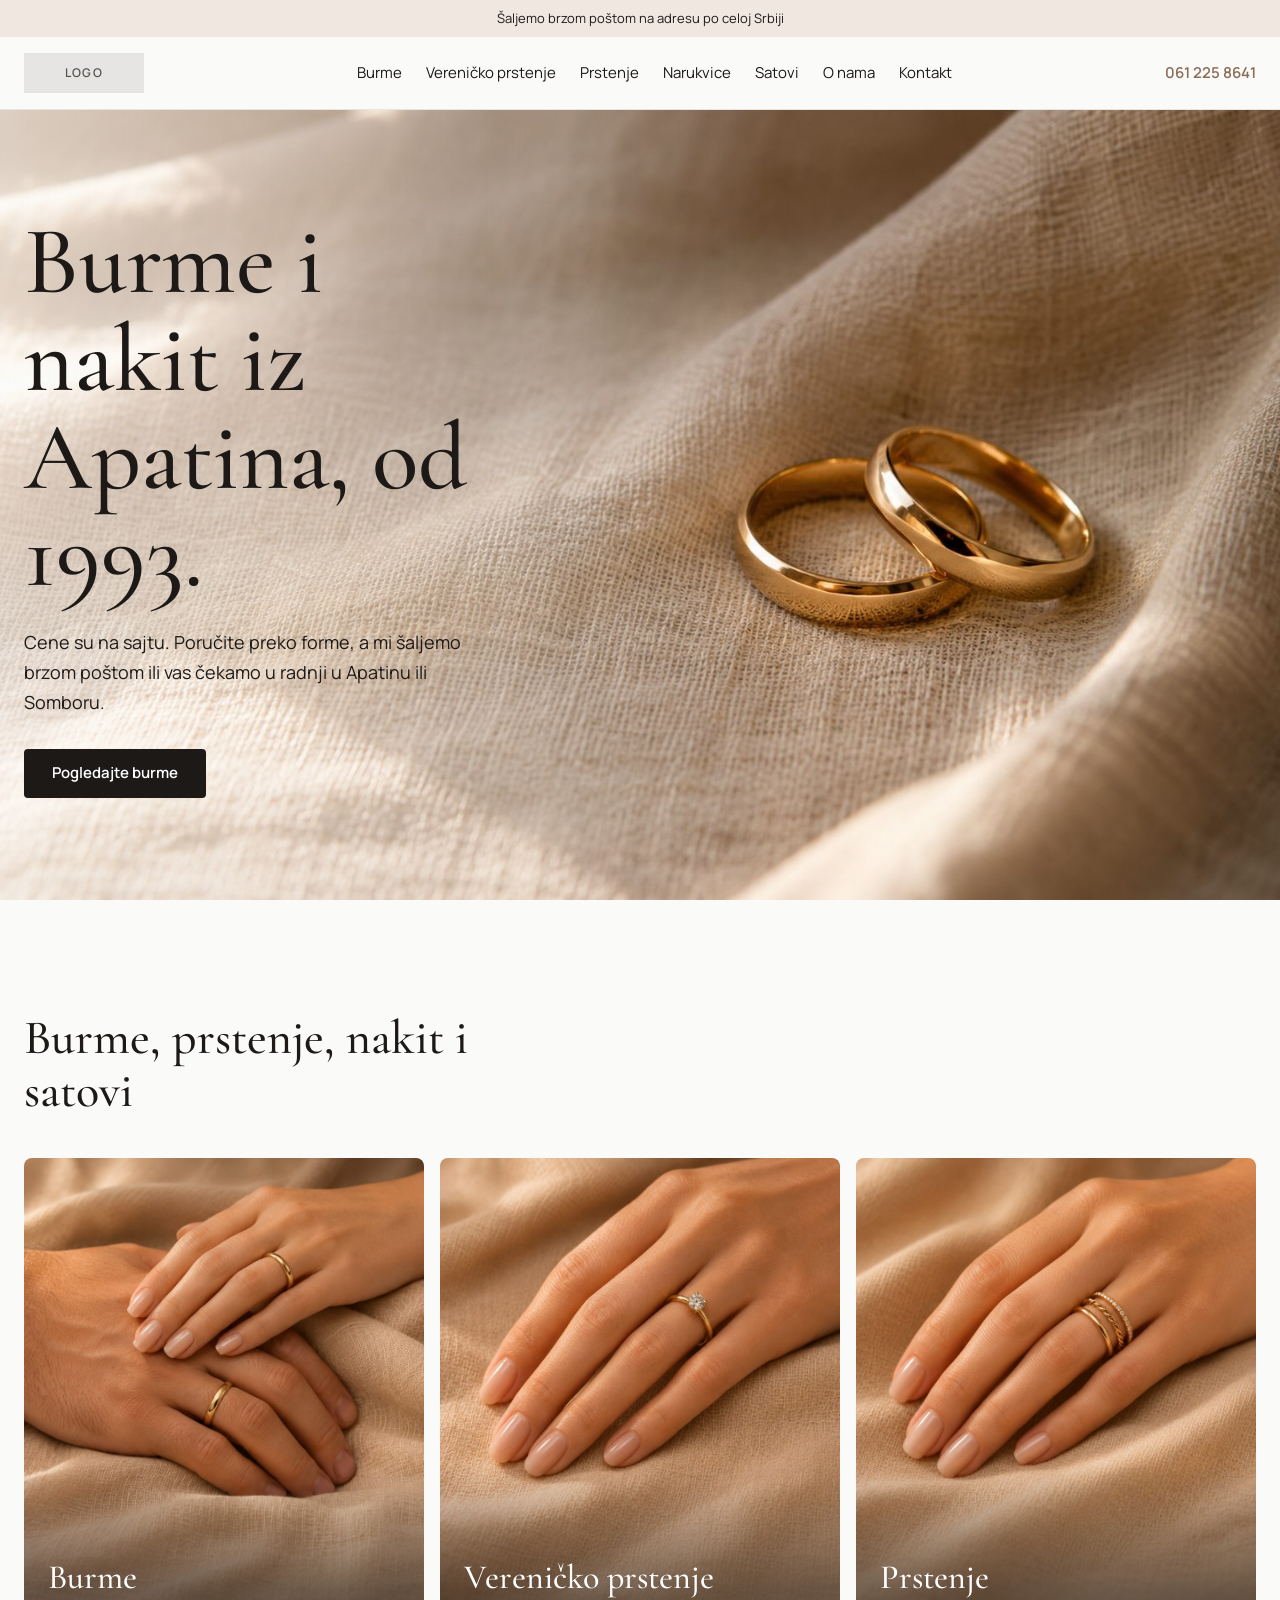
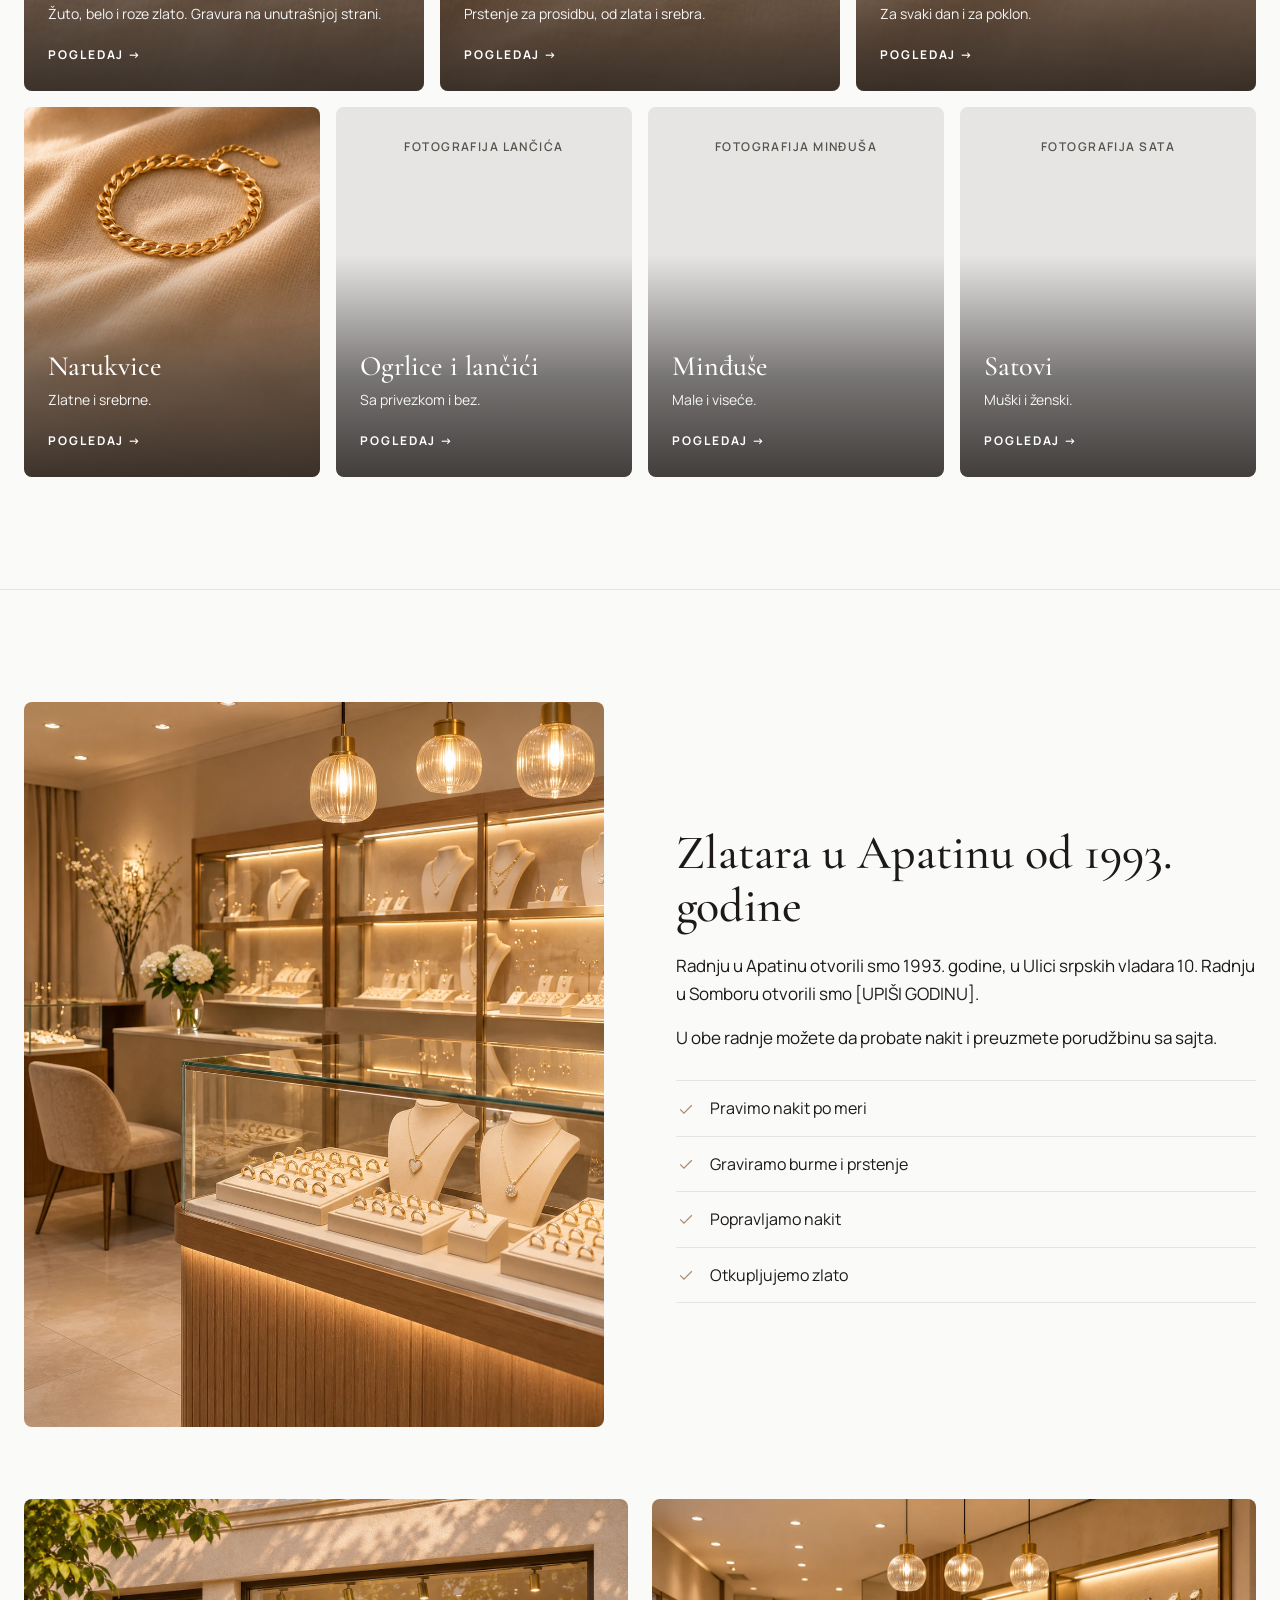
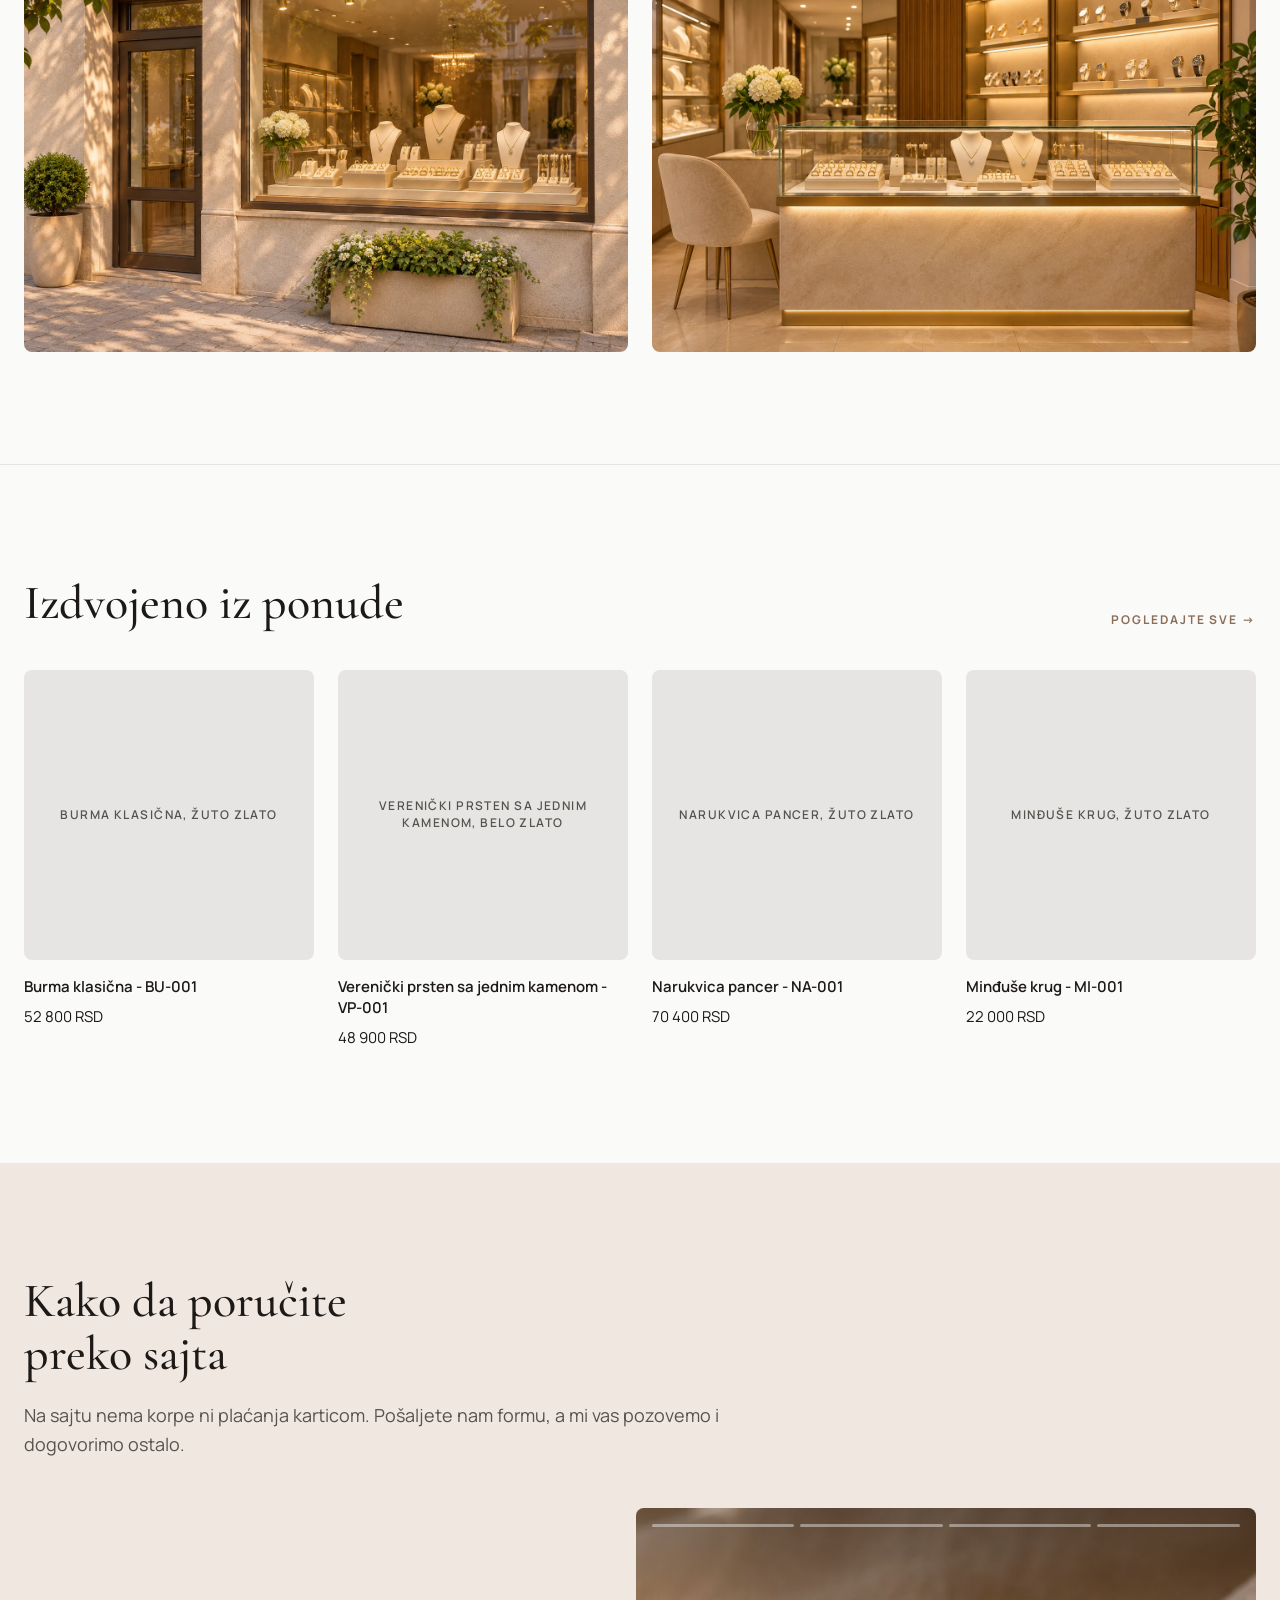
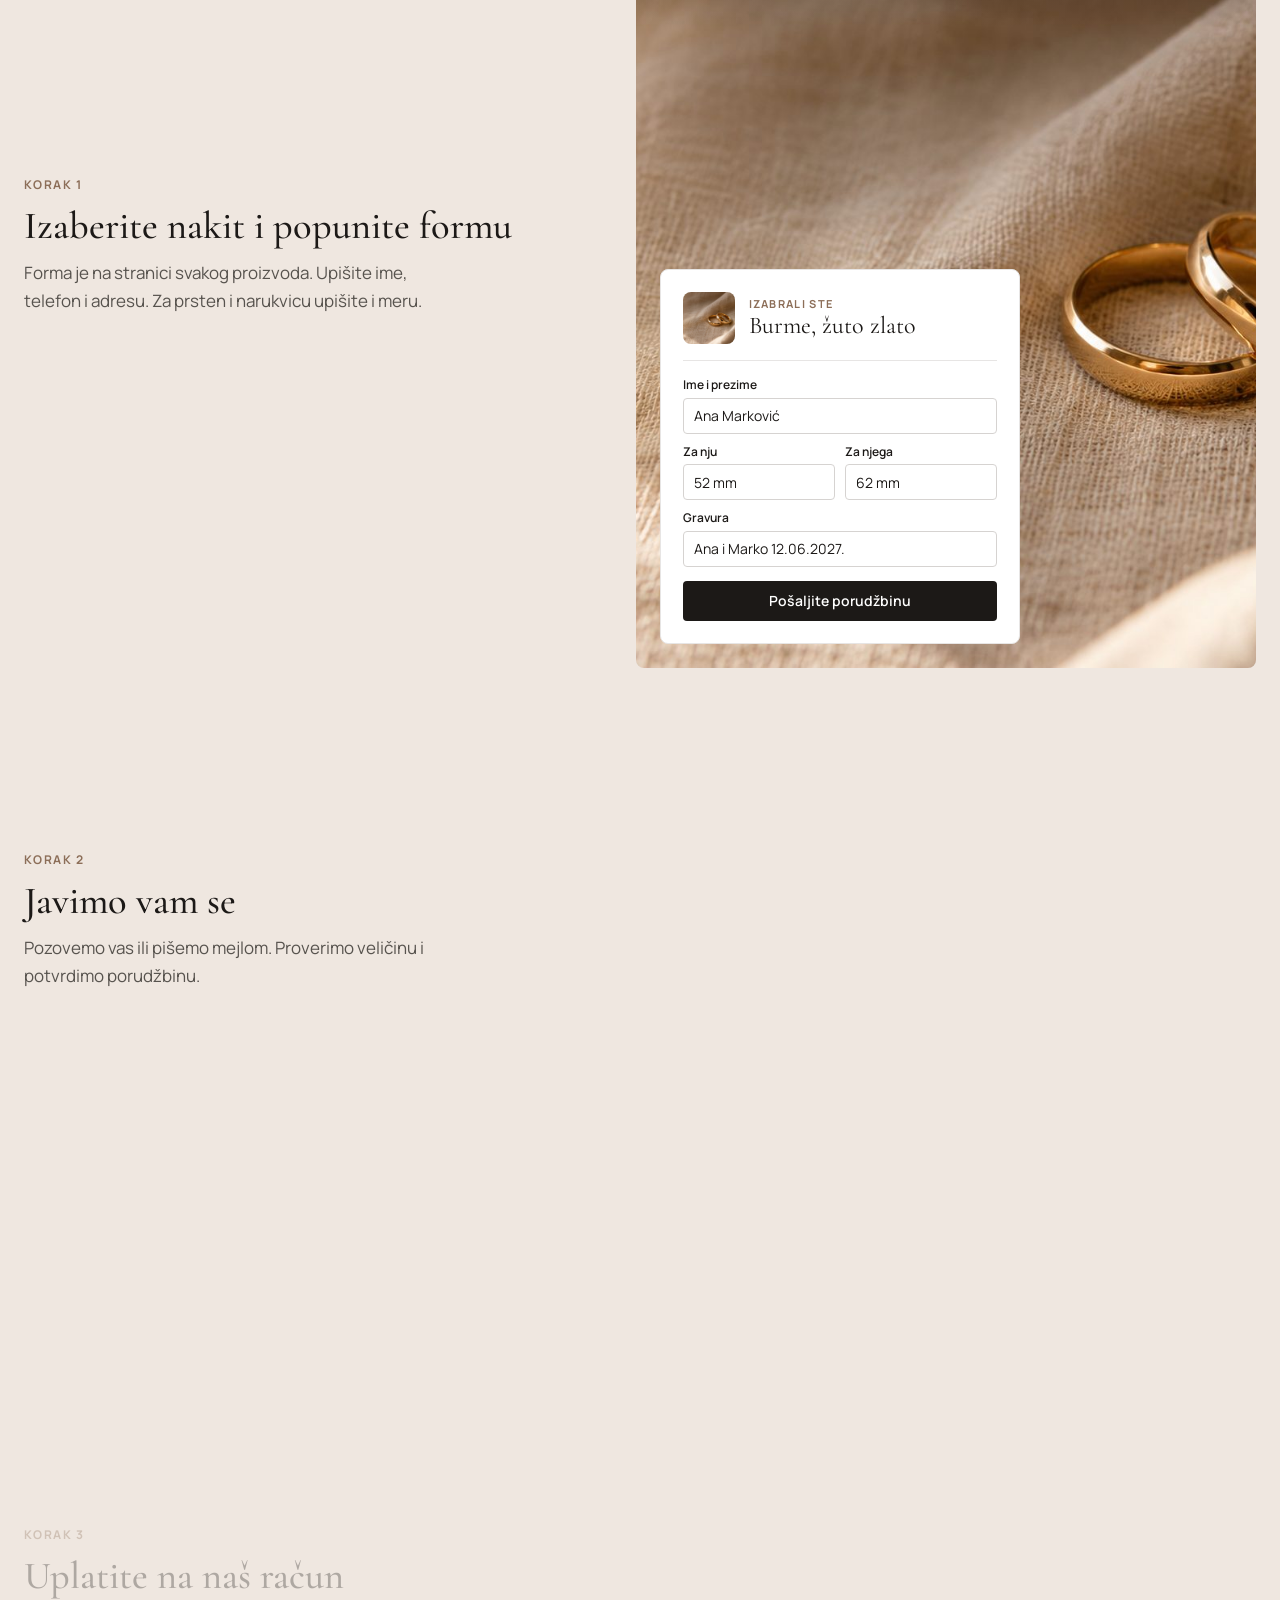
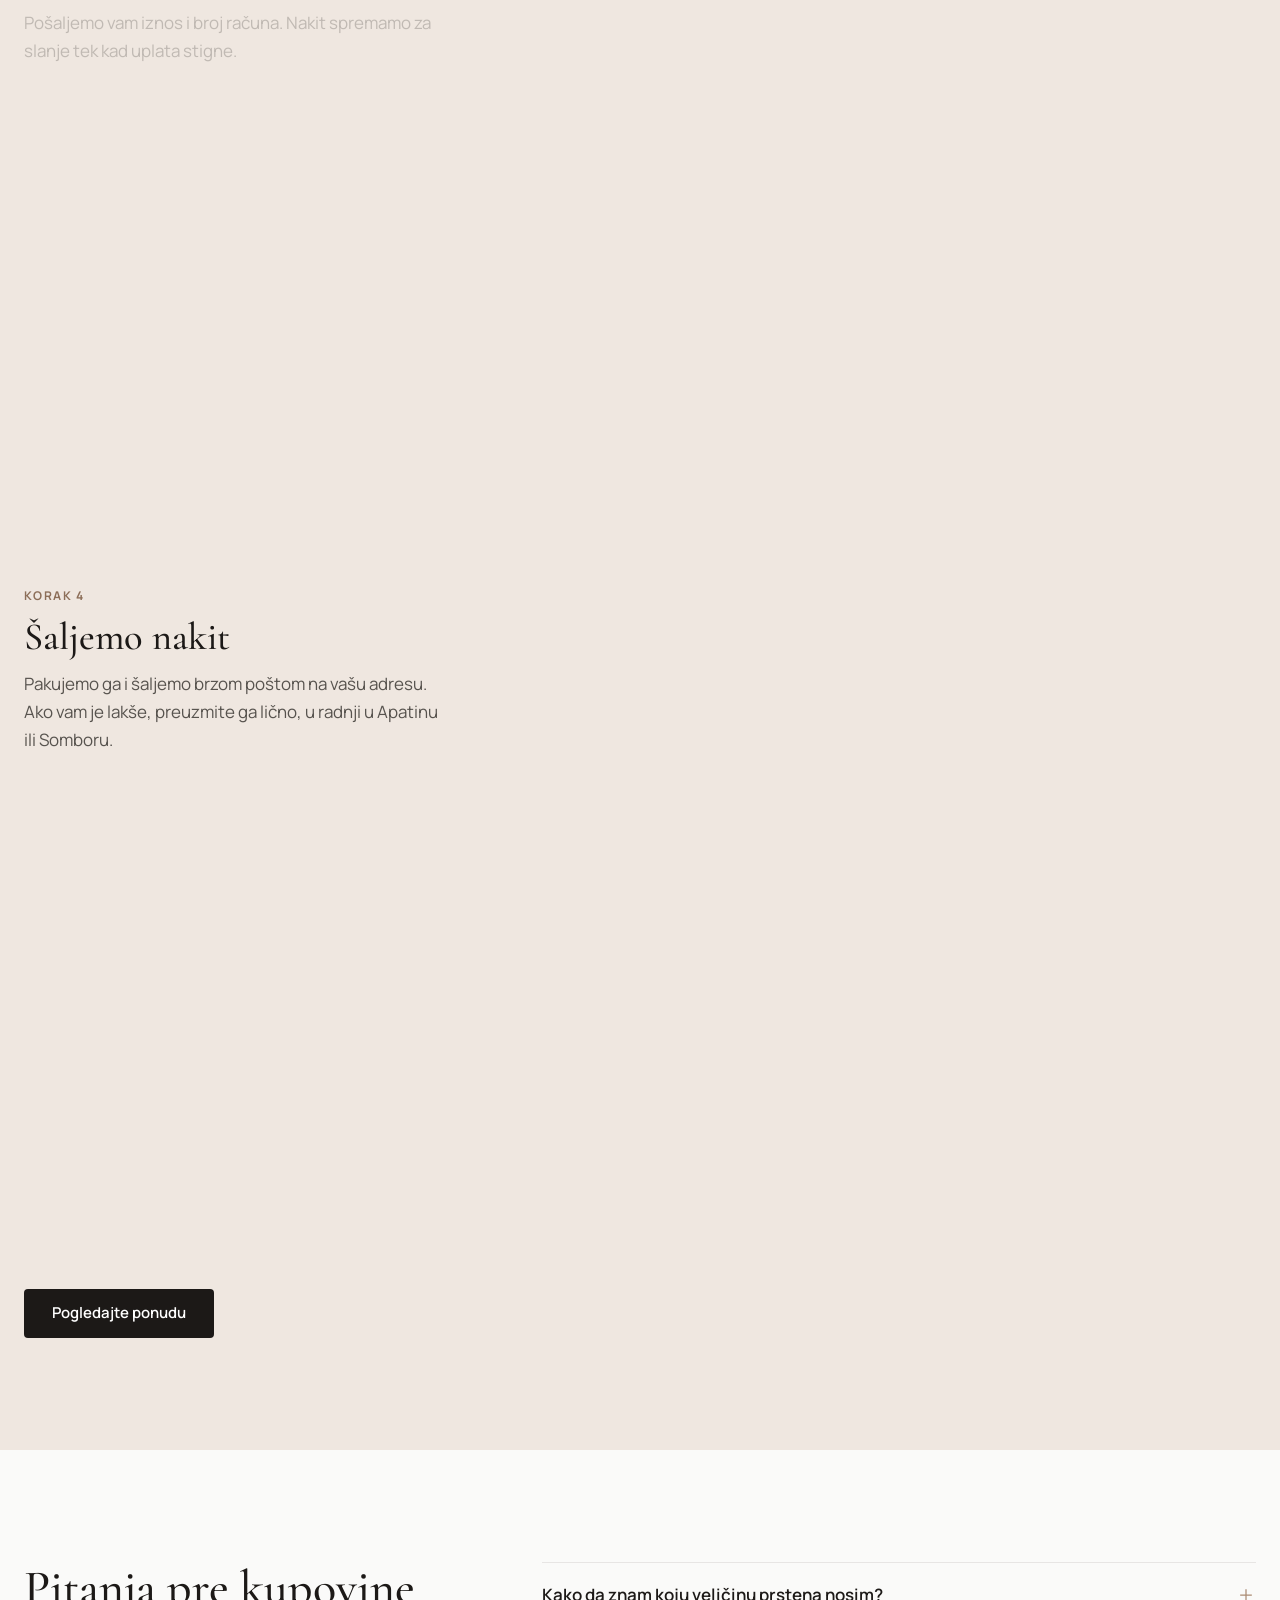
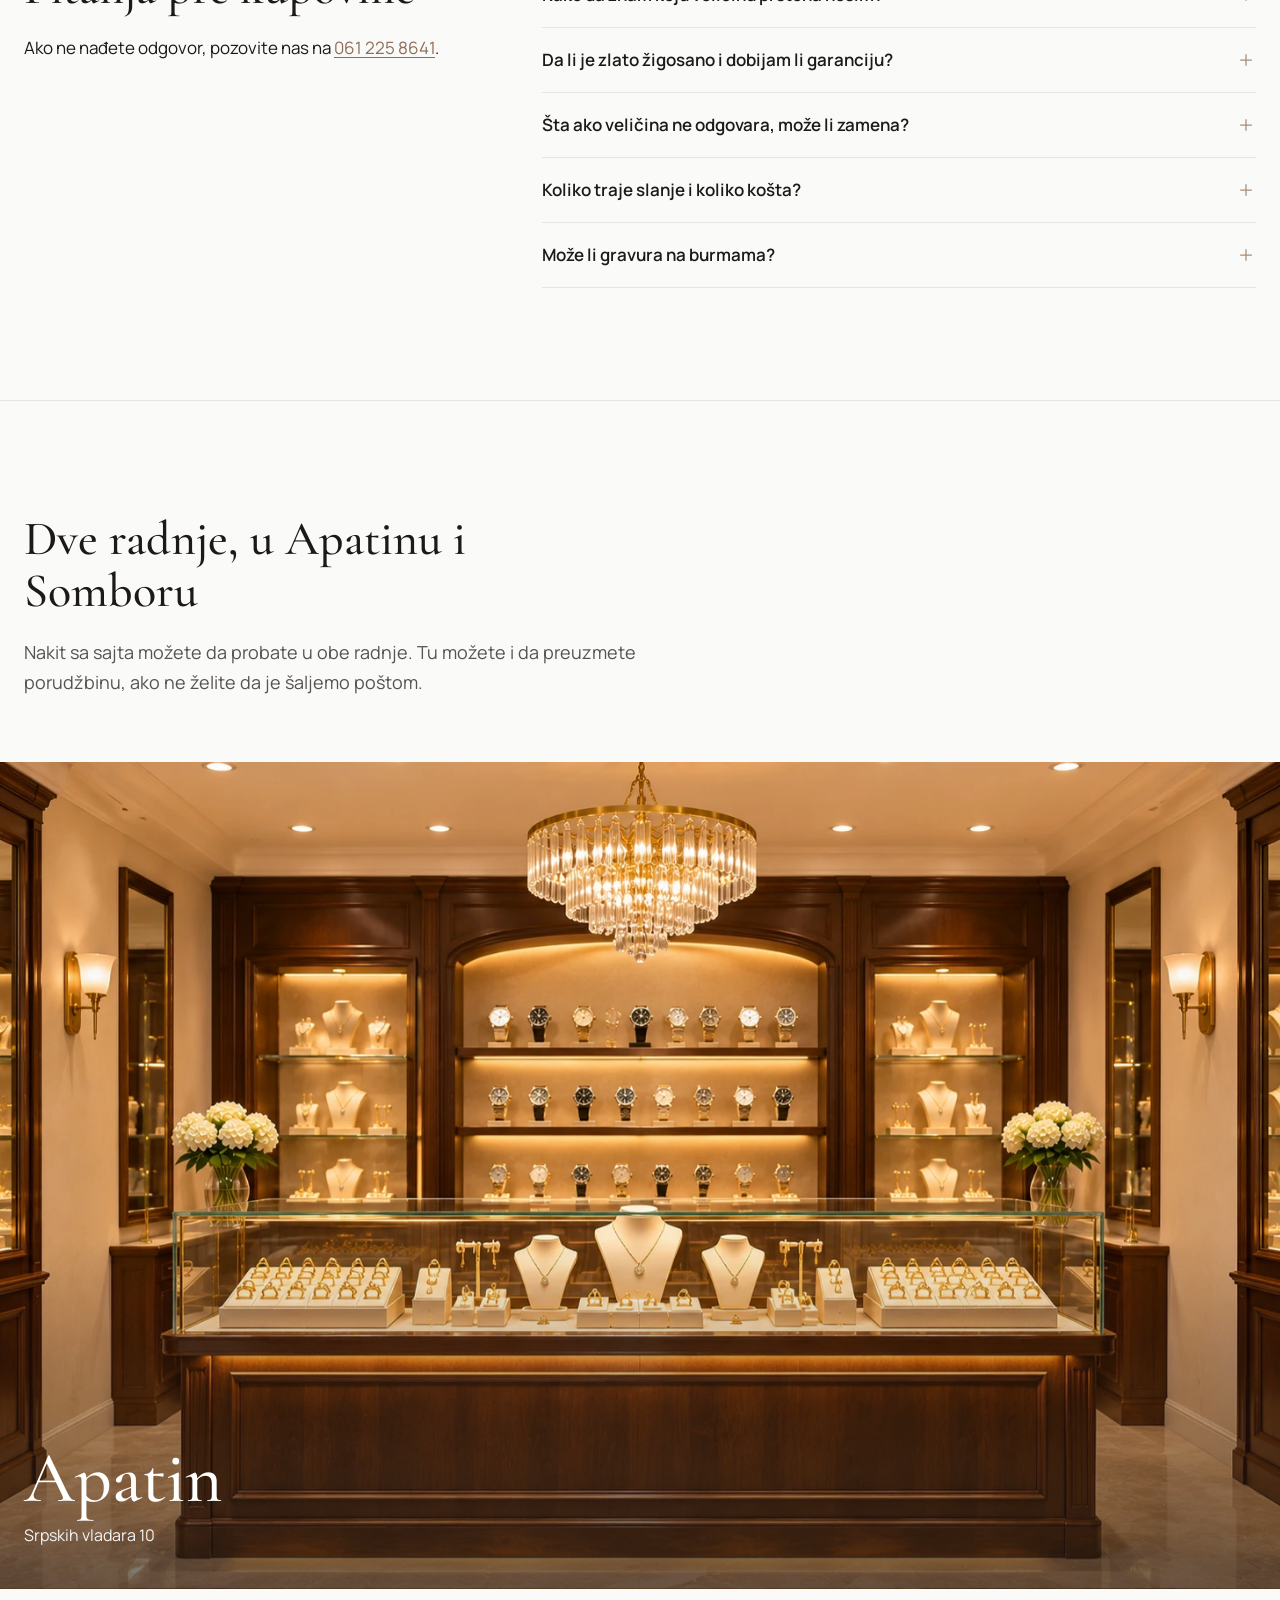
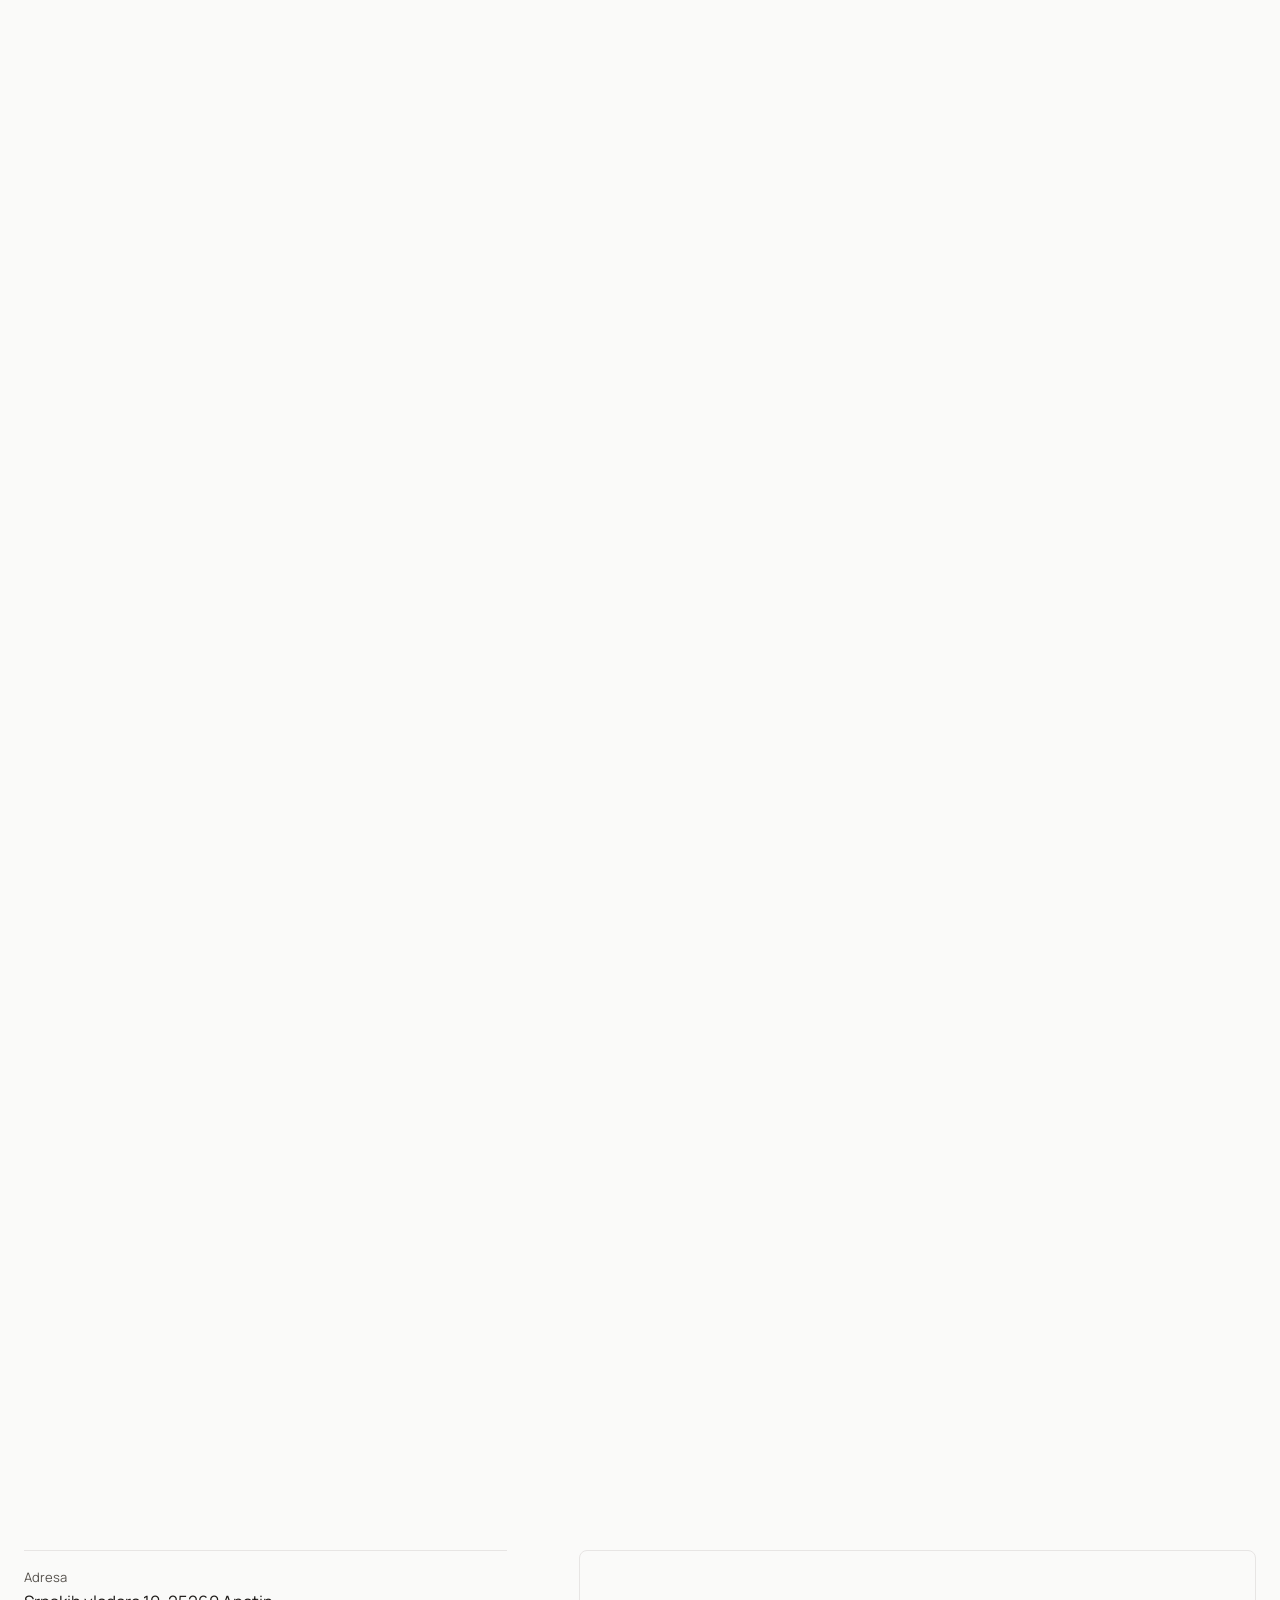
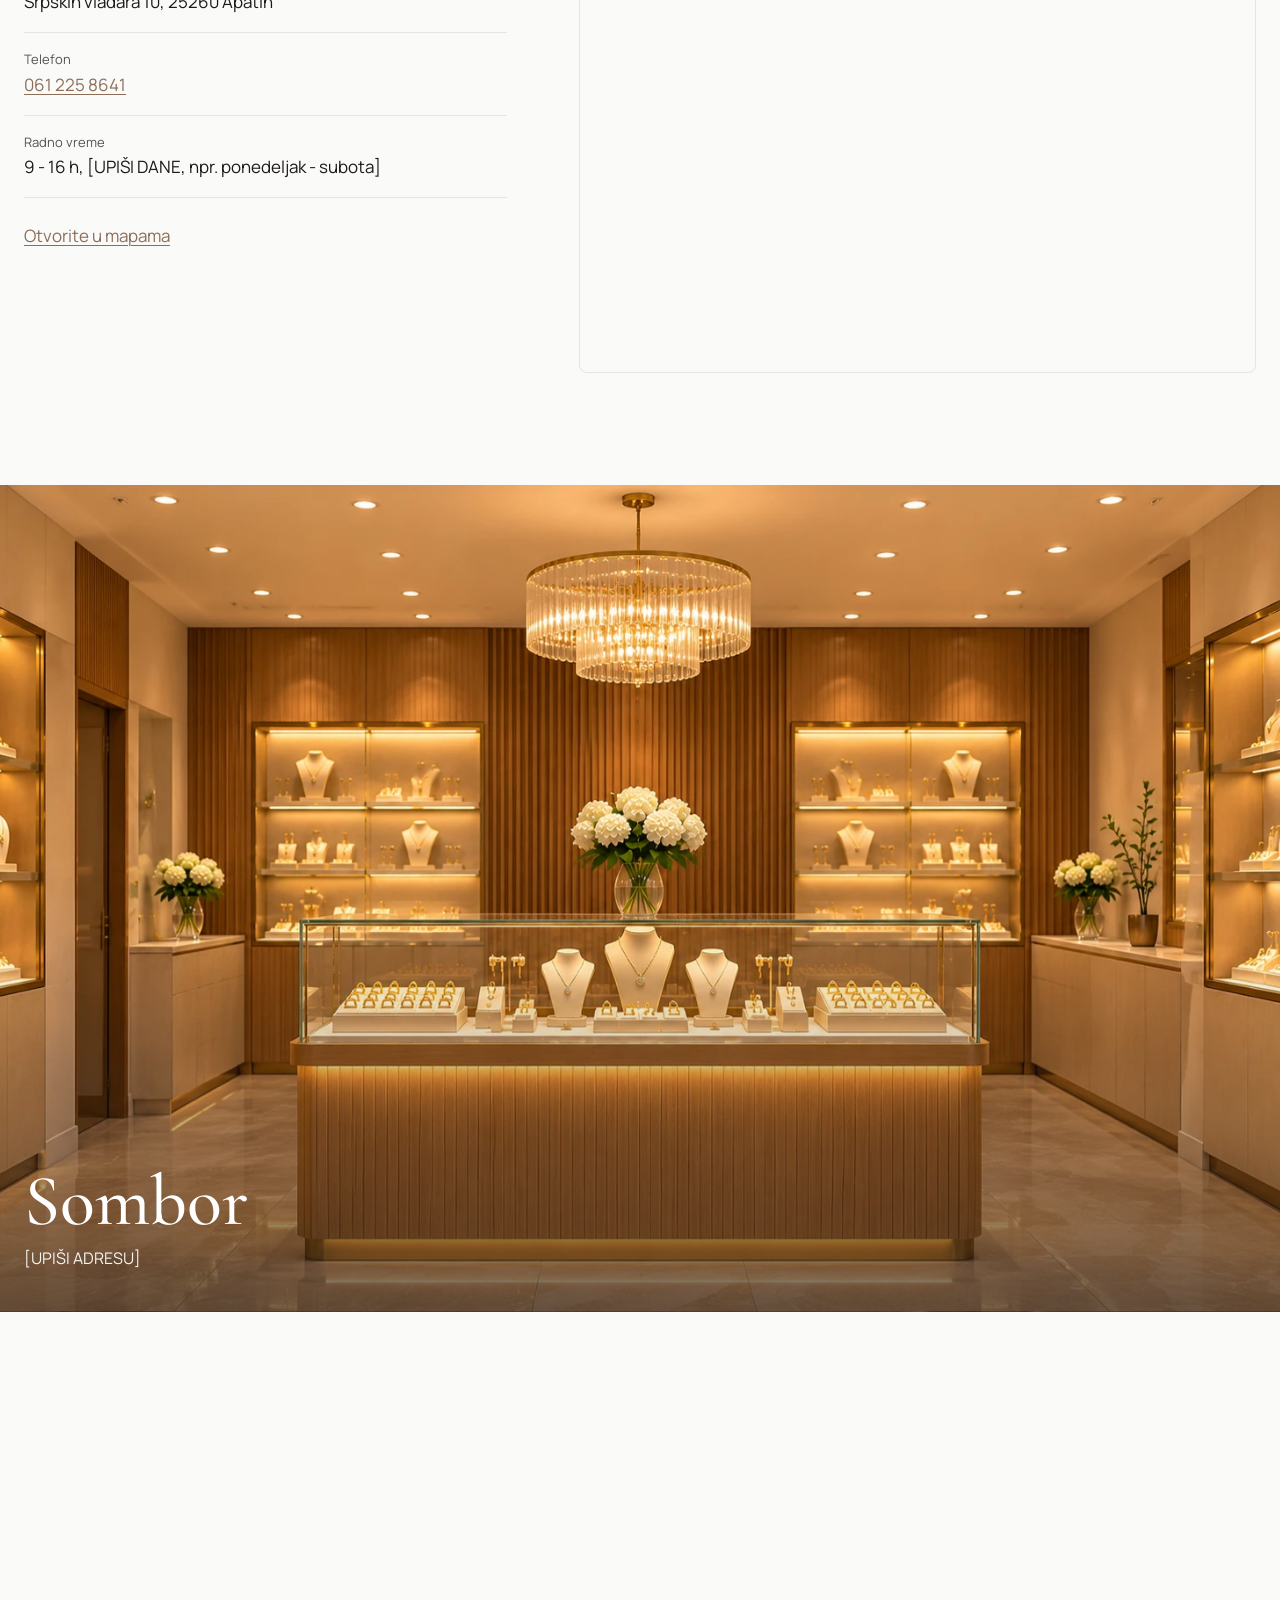
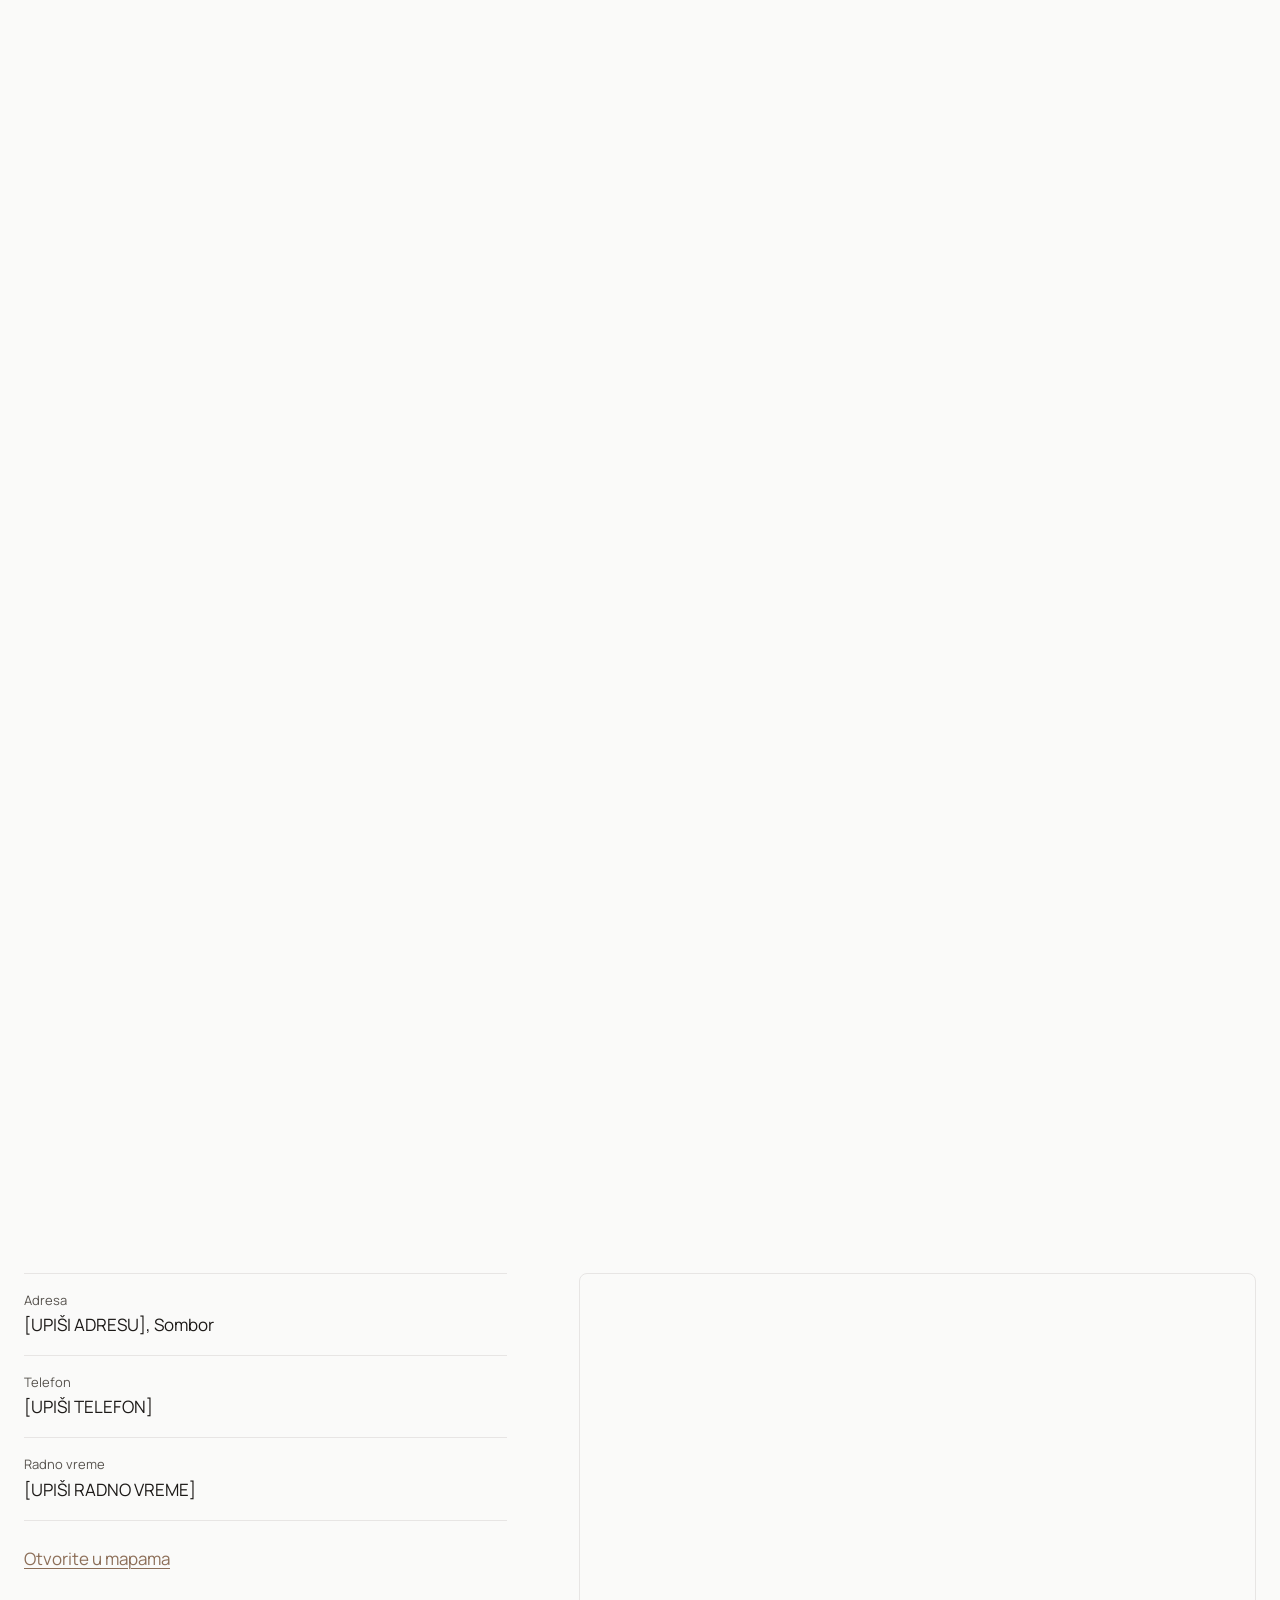
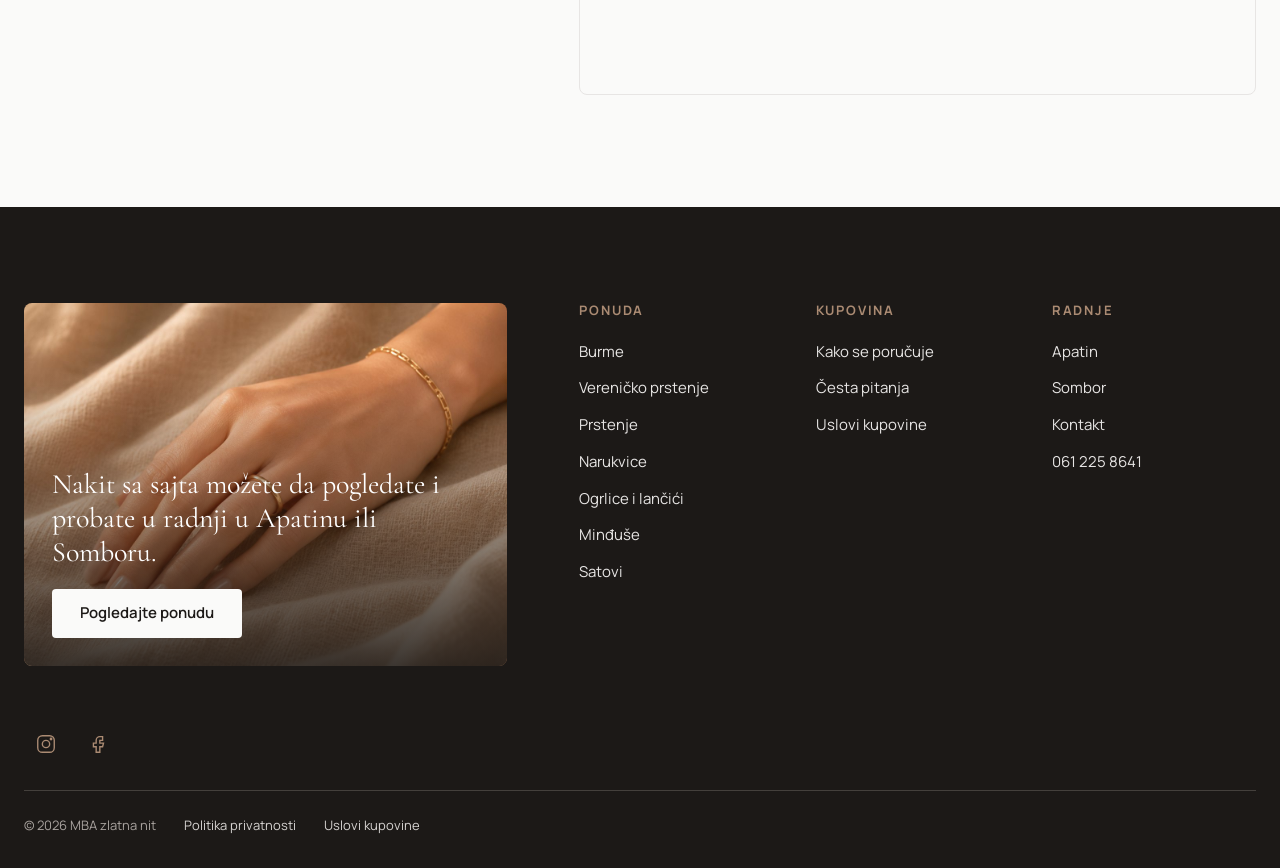
==== commit e781d9be: "Probna verzija: Google ne indeksira (noindex)" ====
--- a/index.html
+++ b/index.html
@@ -3,6 +3,8 @@
 <head>
 <meta charset="utf-8">
 <meta name="viewport" content="width=device-width, initial-scale=1">
+<!-- PROBNA VERZIJA: Google je ne indeksira. Ukloniti ovaj red pre objave na pravom hostingu. -->
+<meta name="robots" content="noindex, nofollow">
 <title>MBA zlatna nit | Zlatara u Apatinu i Somboru</title>
 <meta name="description" content="Burme, vereničko prstenje, nakit i satovi. Zlatara u Apatinu od 1993. i u Somboru. Cene na sajtu, porudžbina preko forme, slanje brzom poštom.">
 <link rel="preconnect" href="https://fonts.googleapis.com">
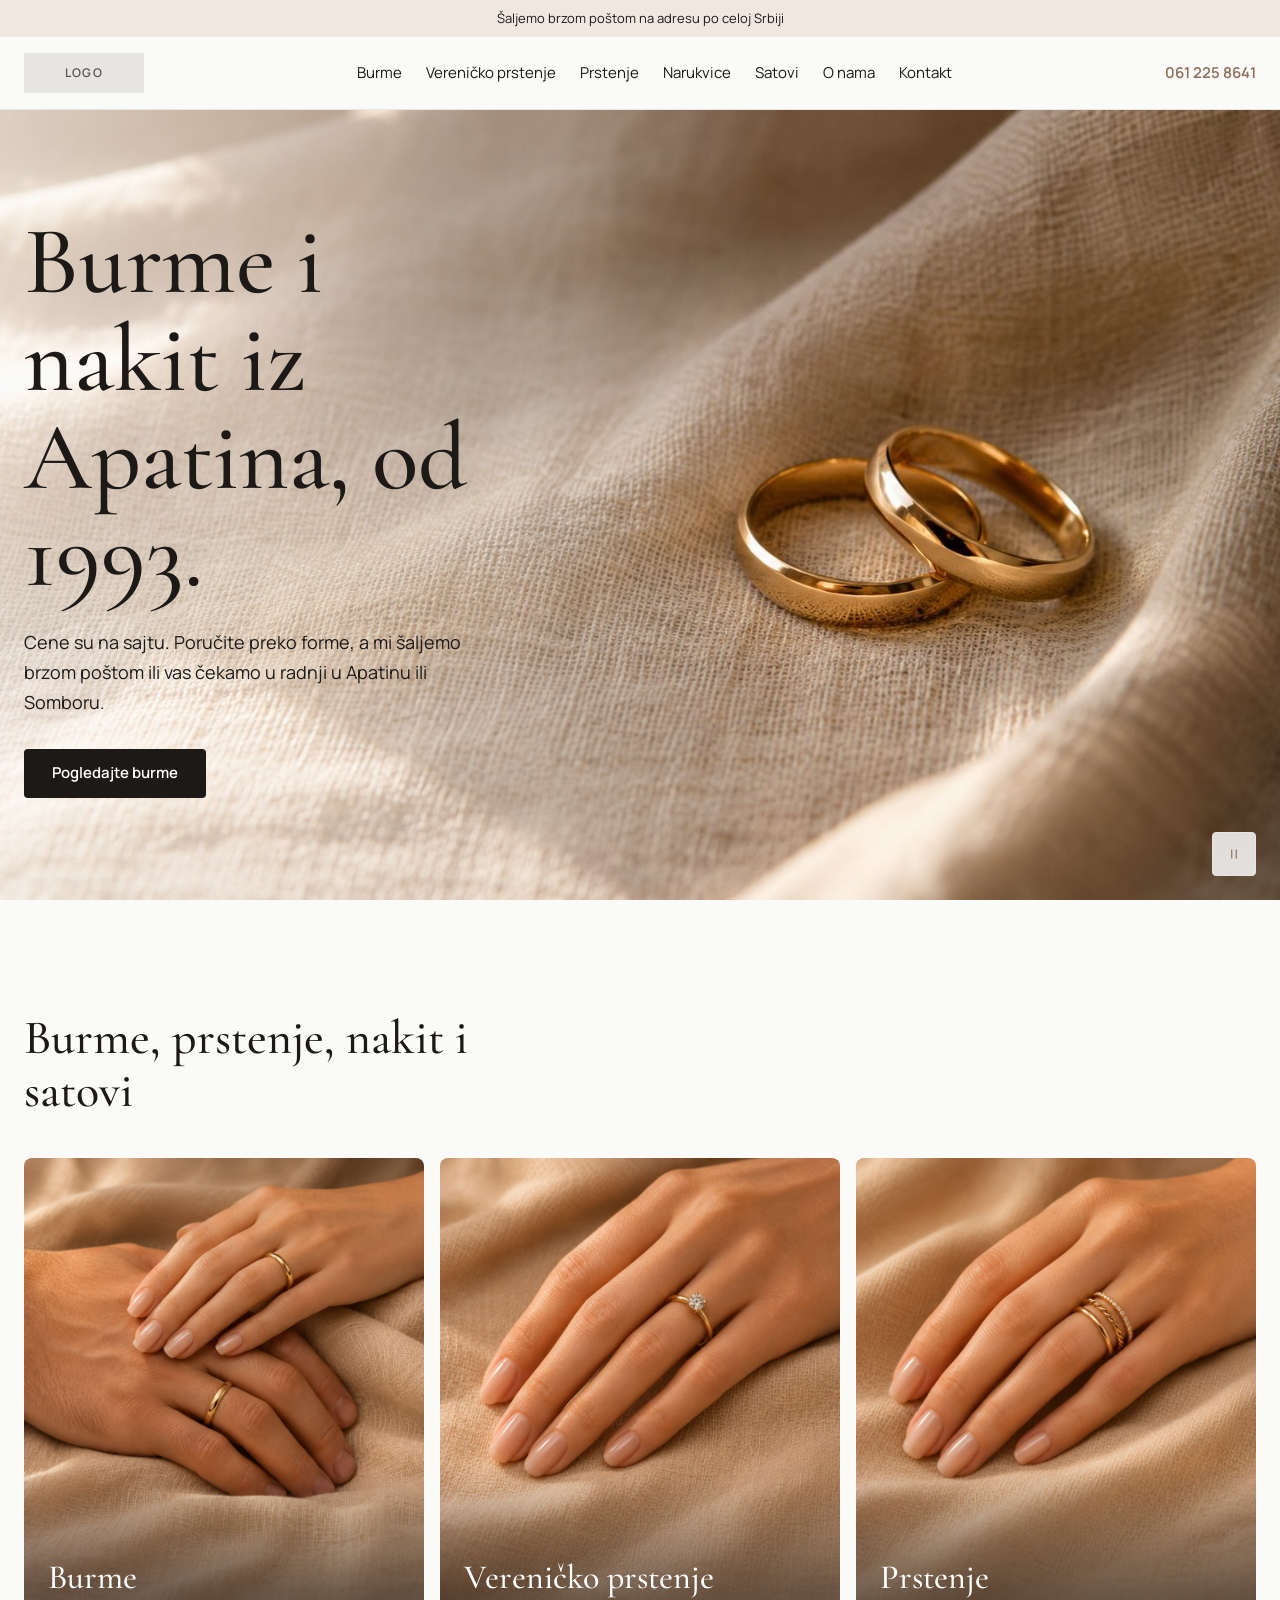
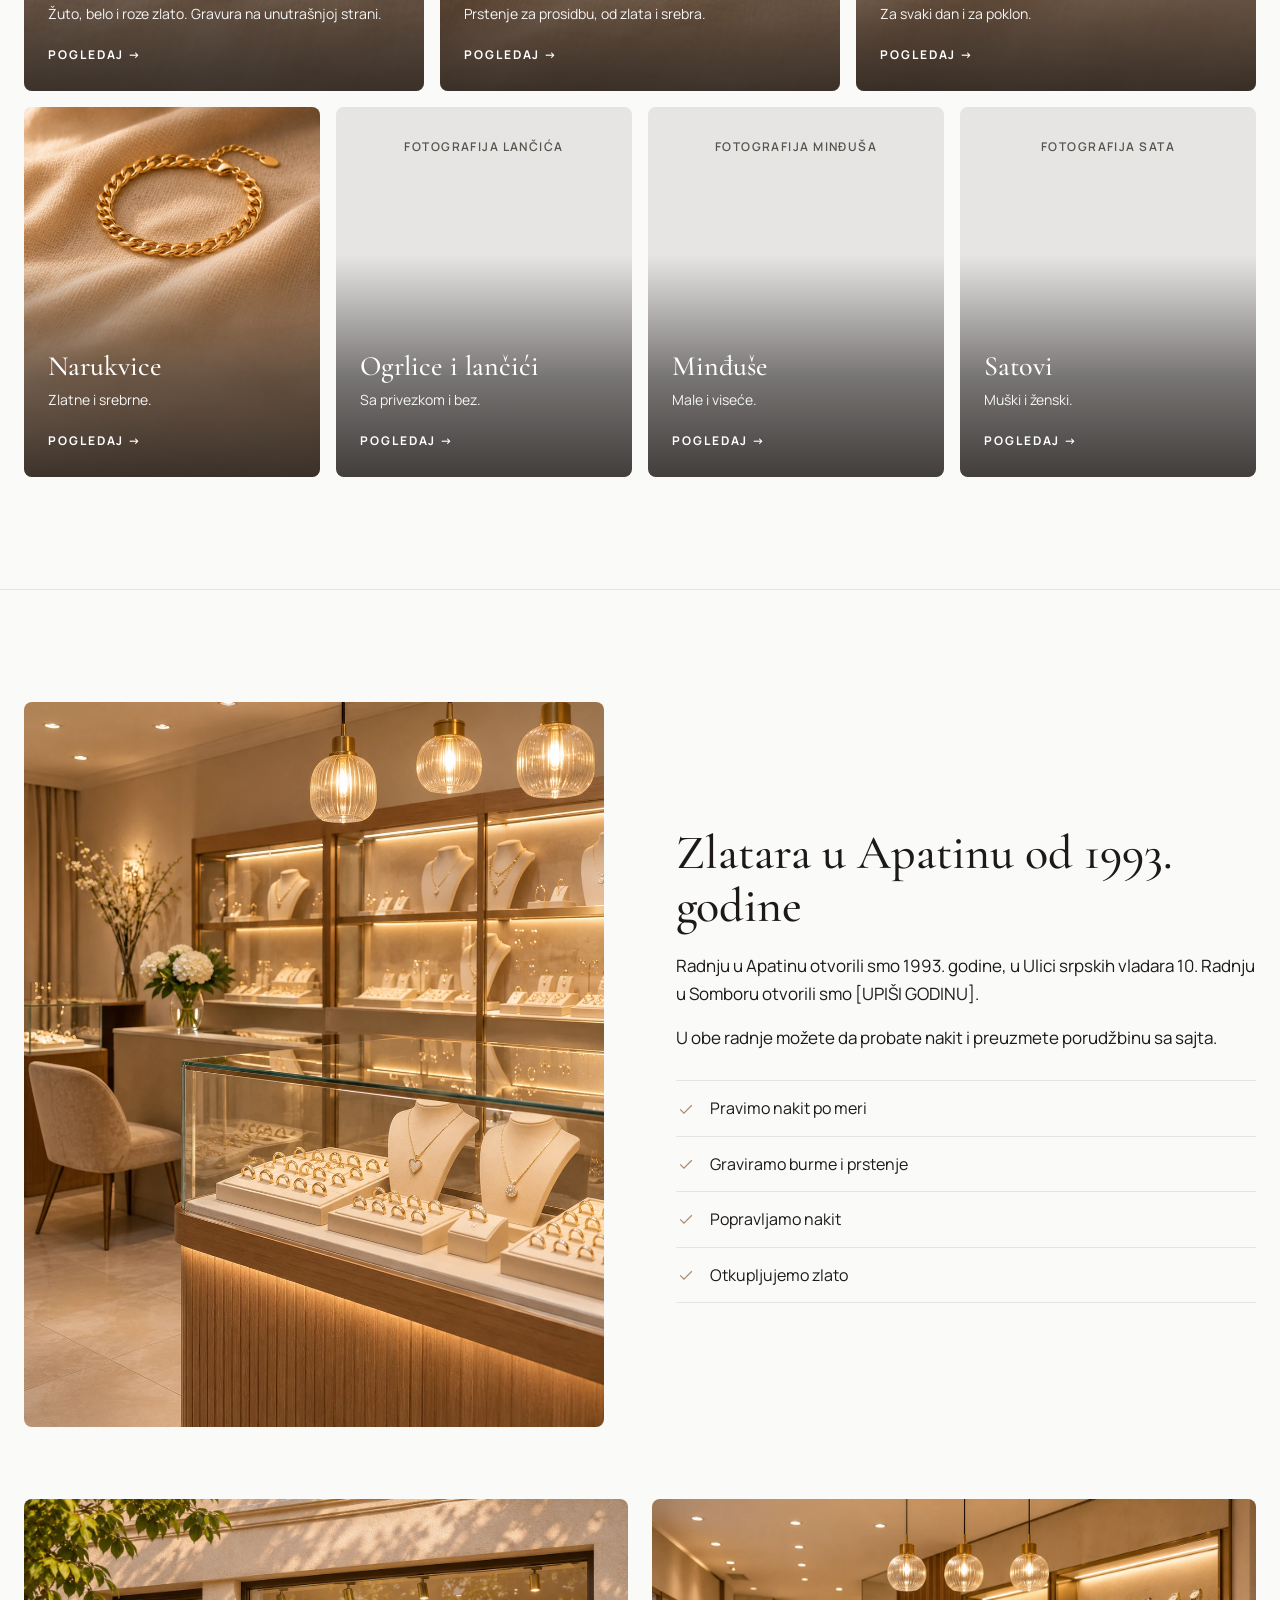
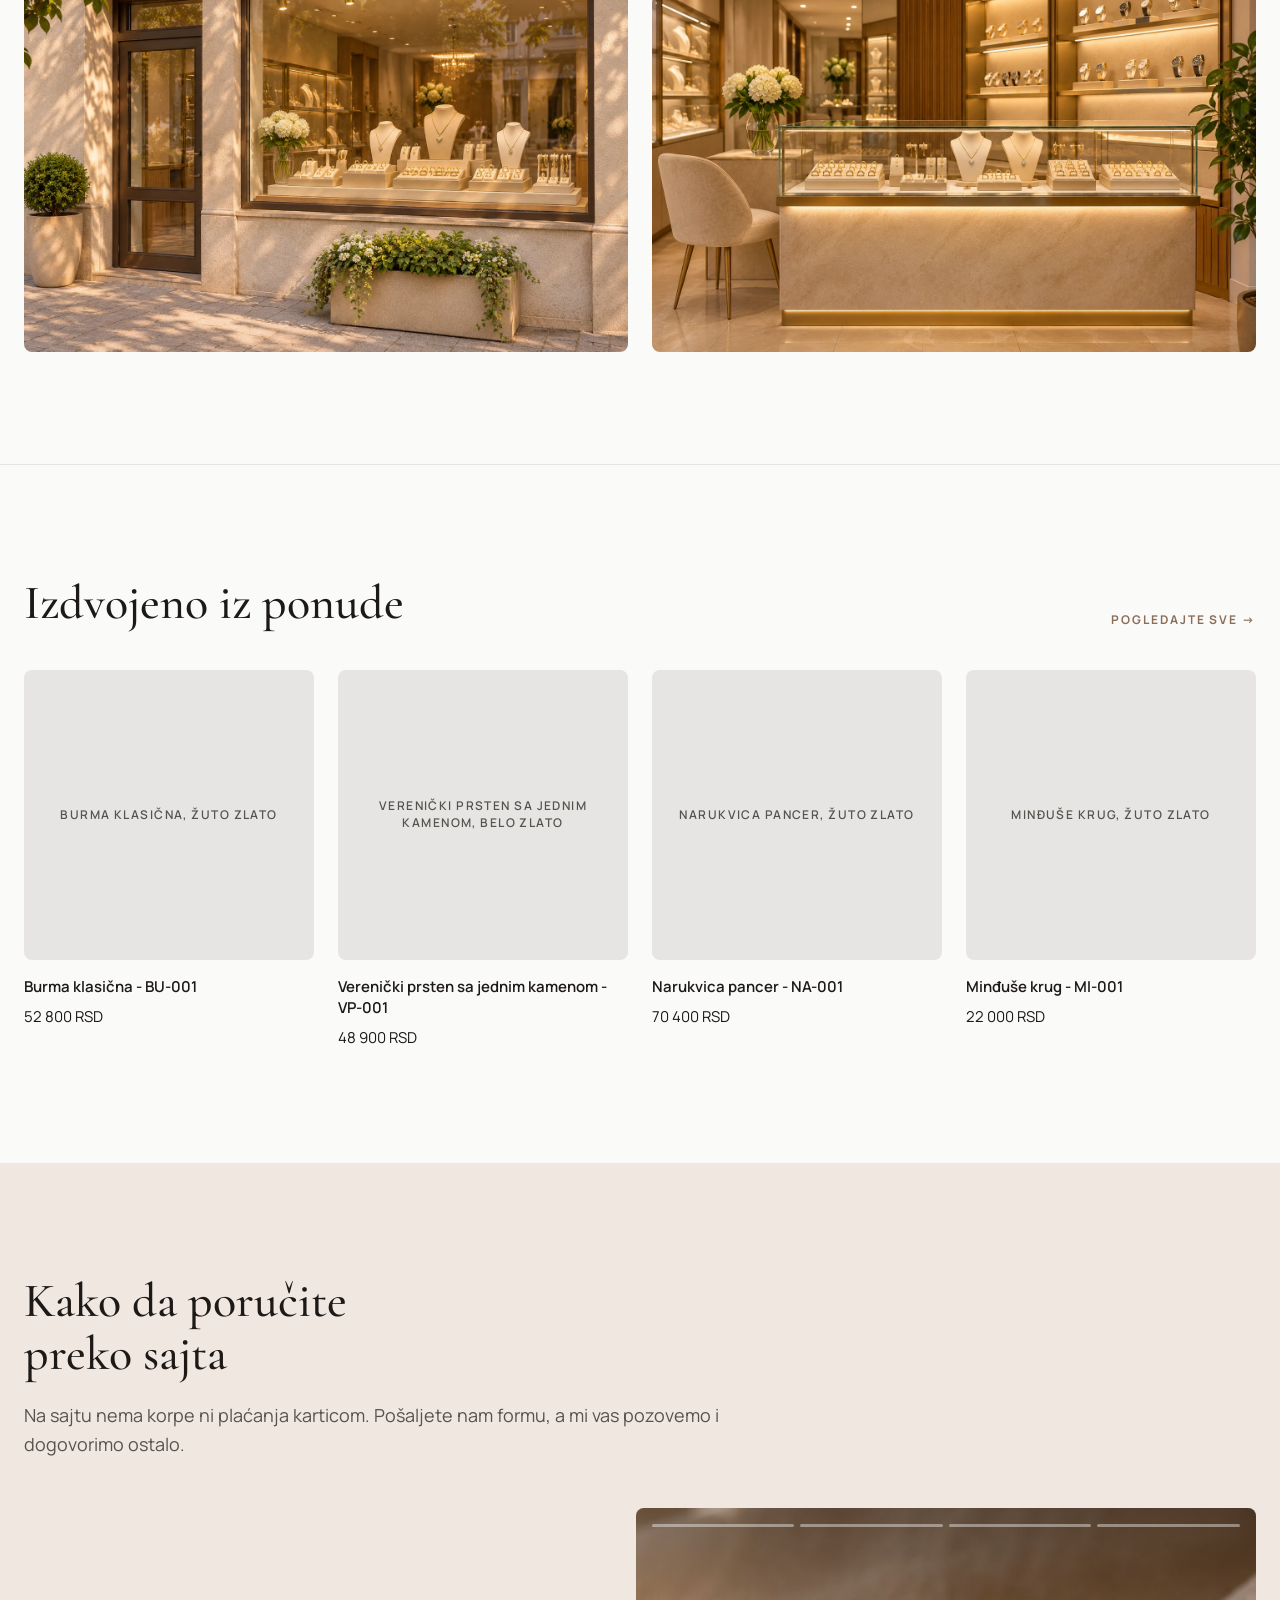
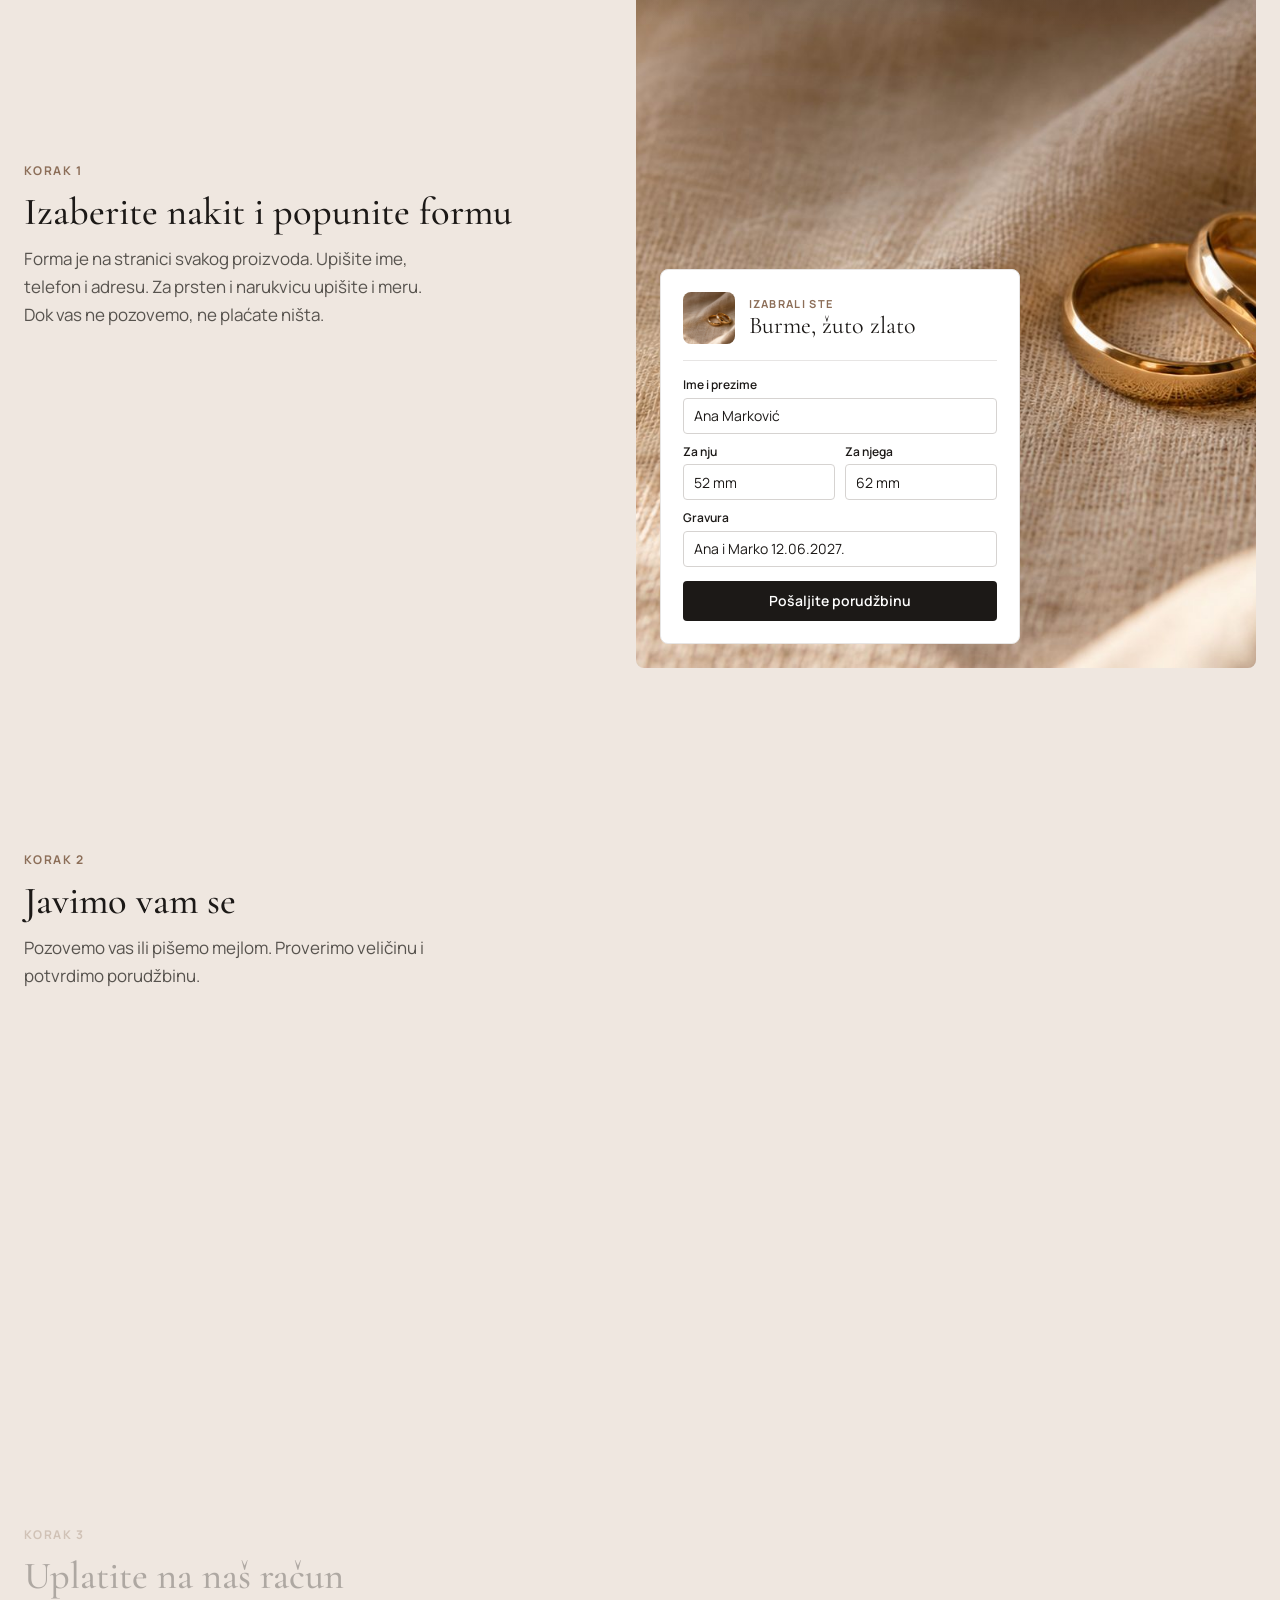
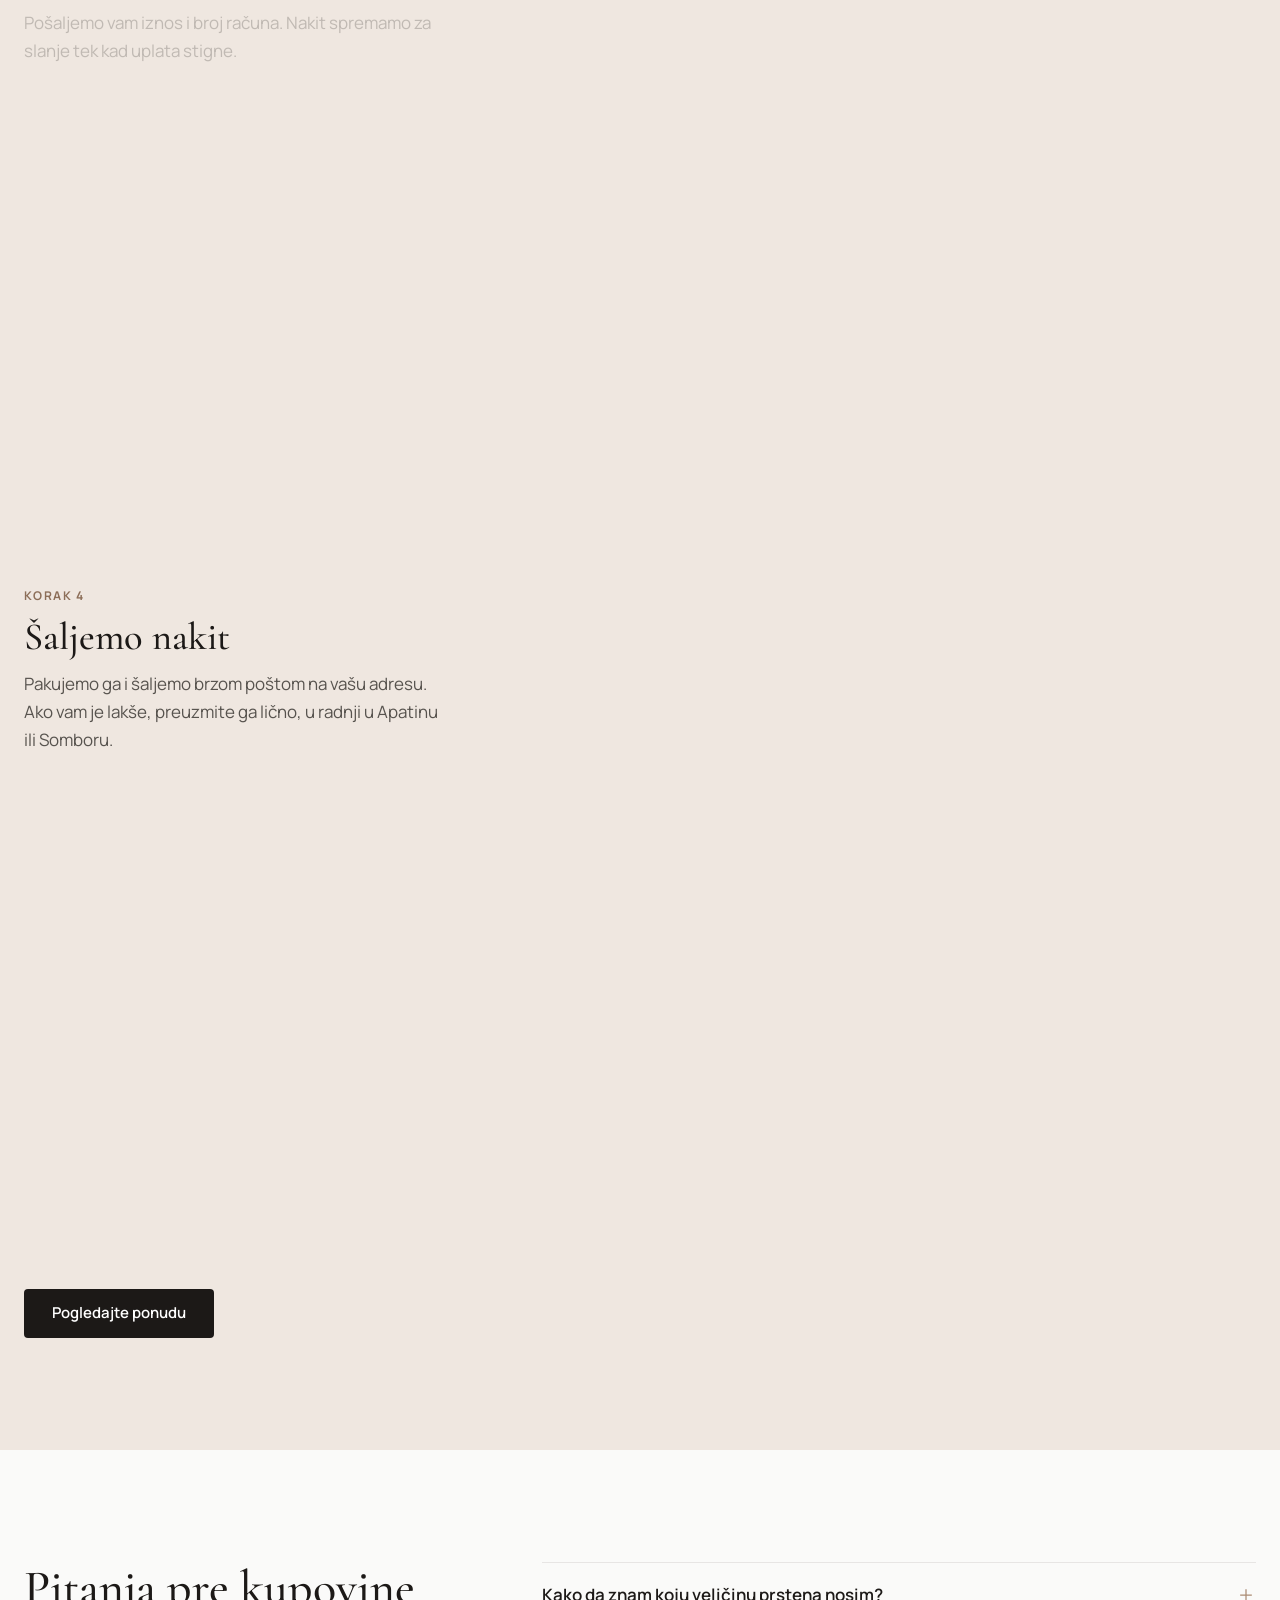
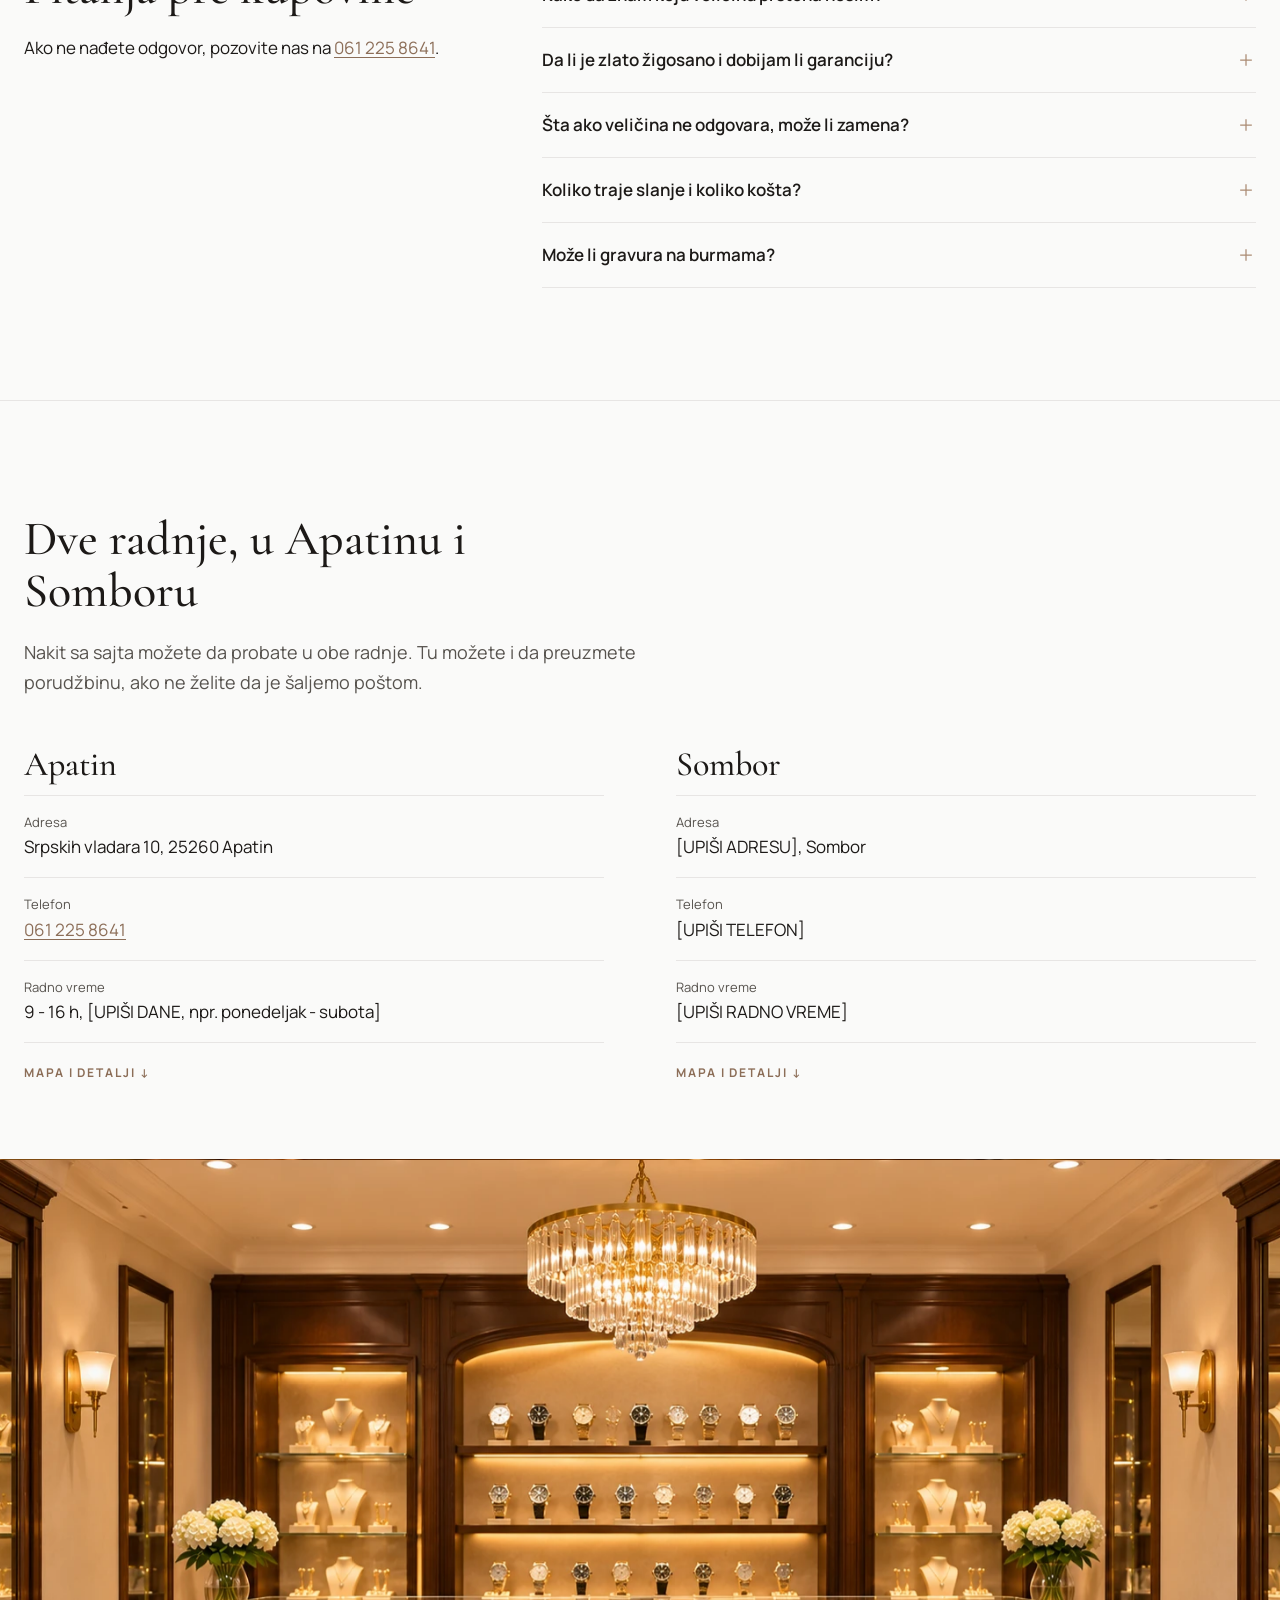
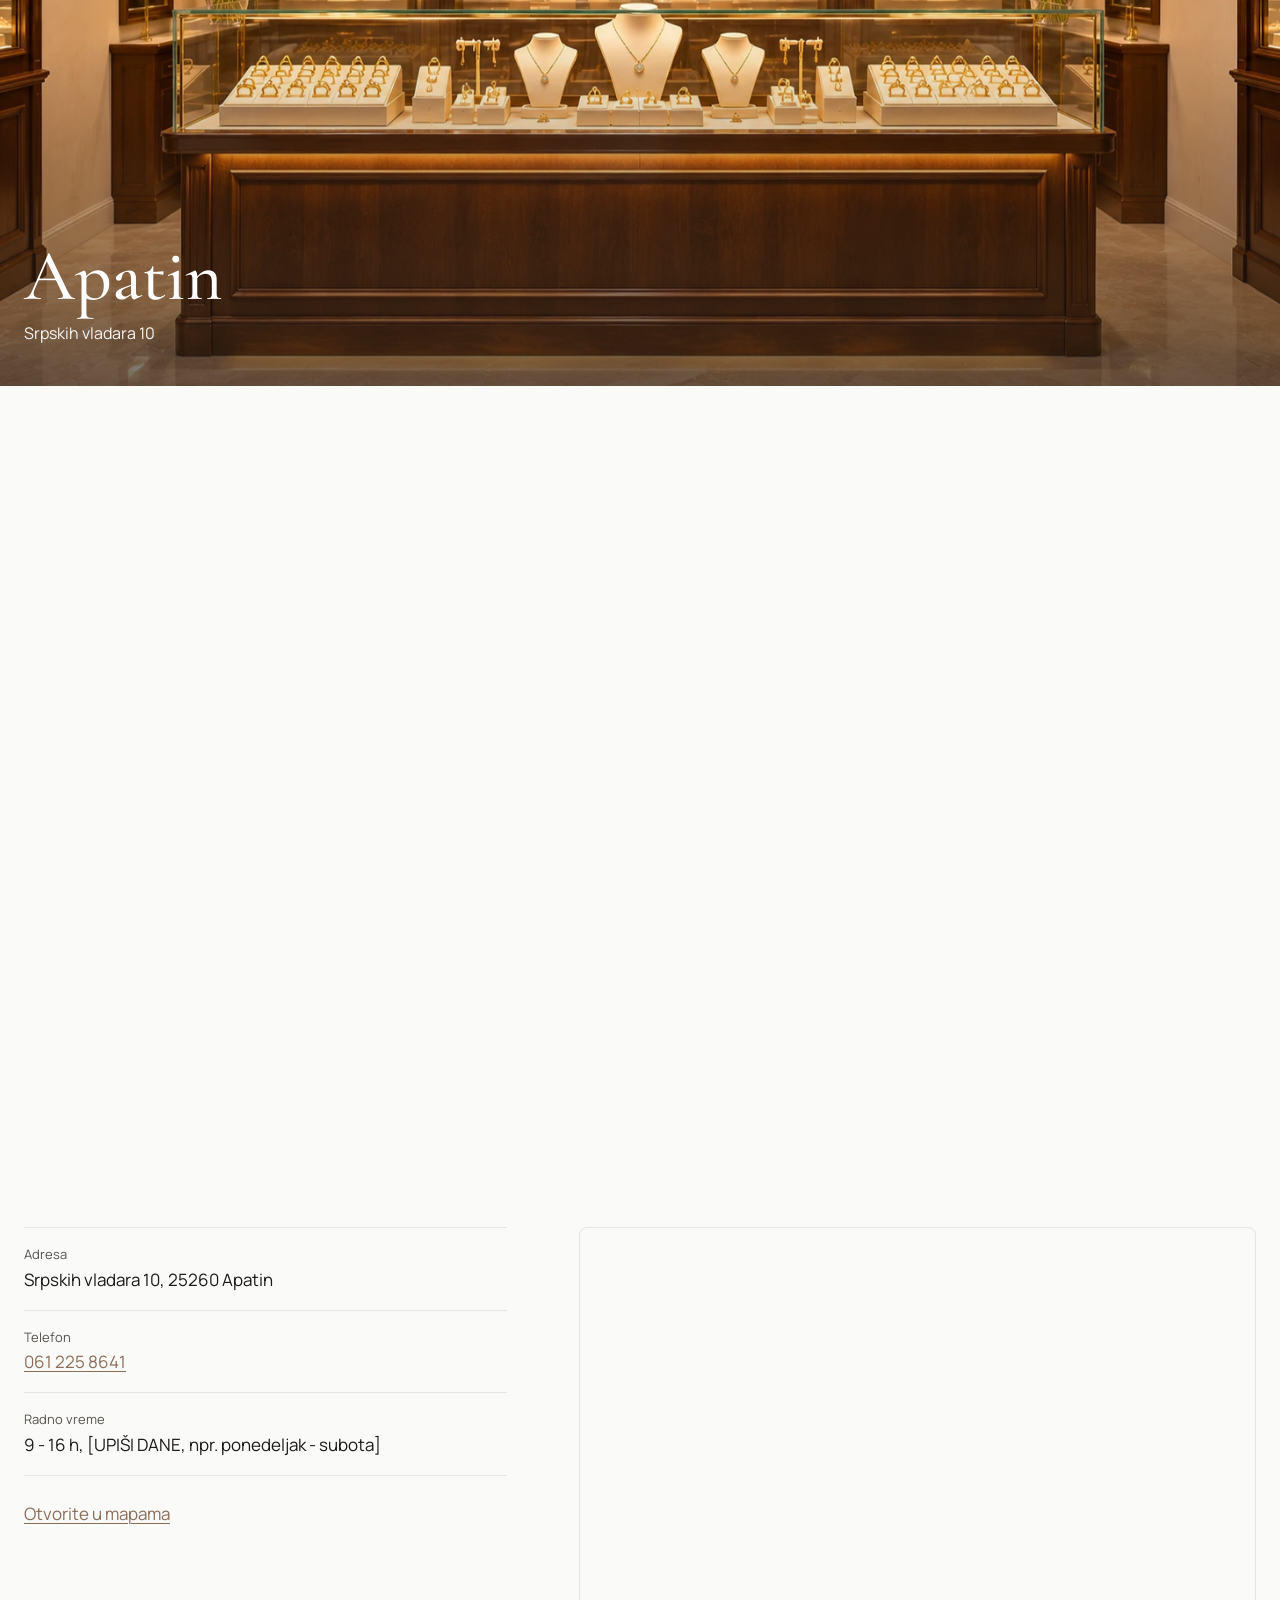
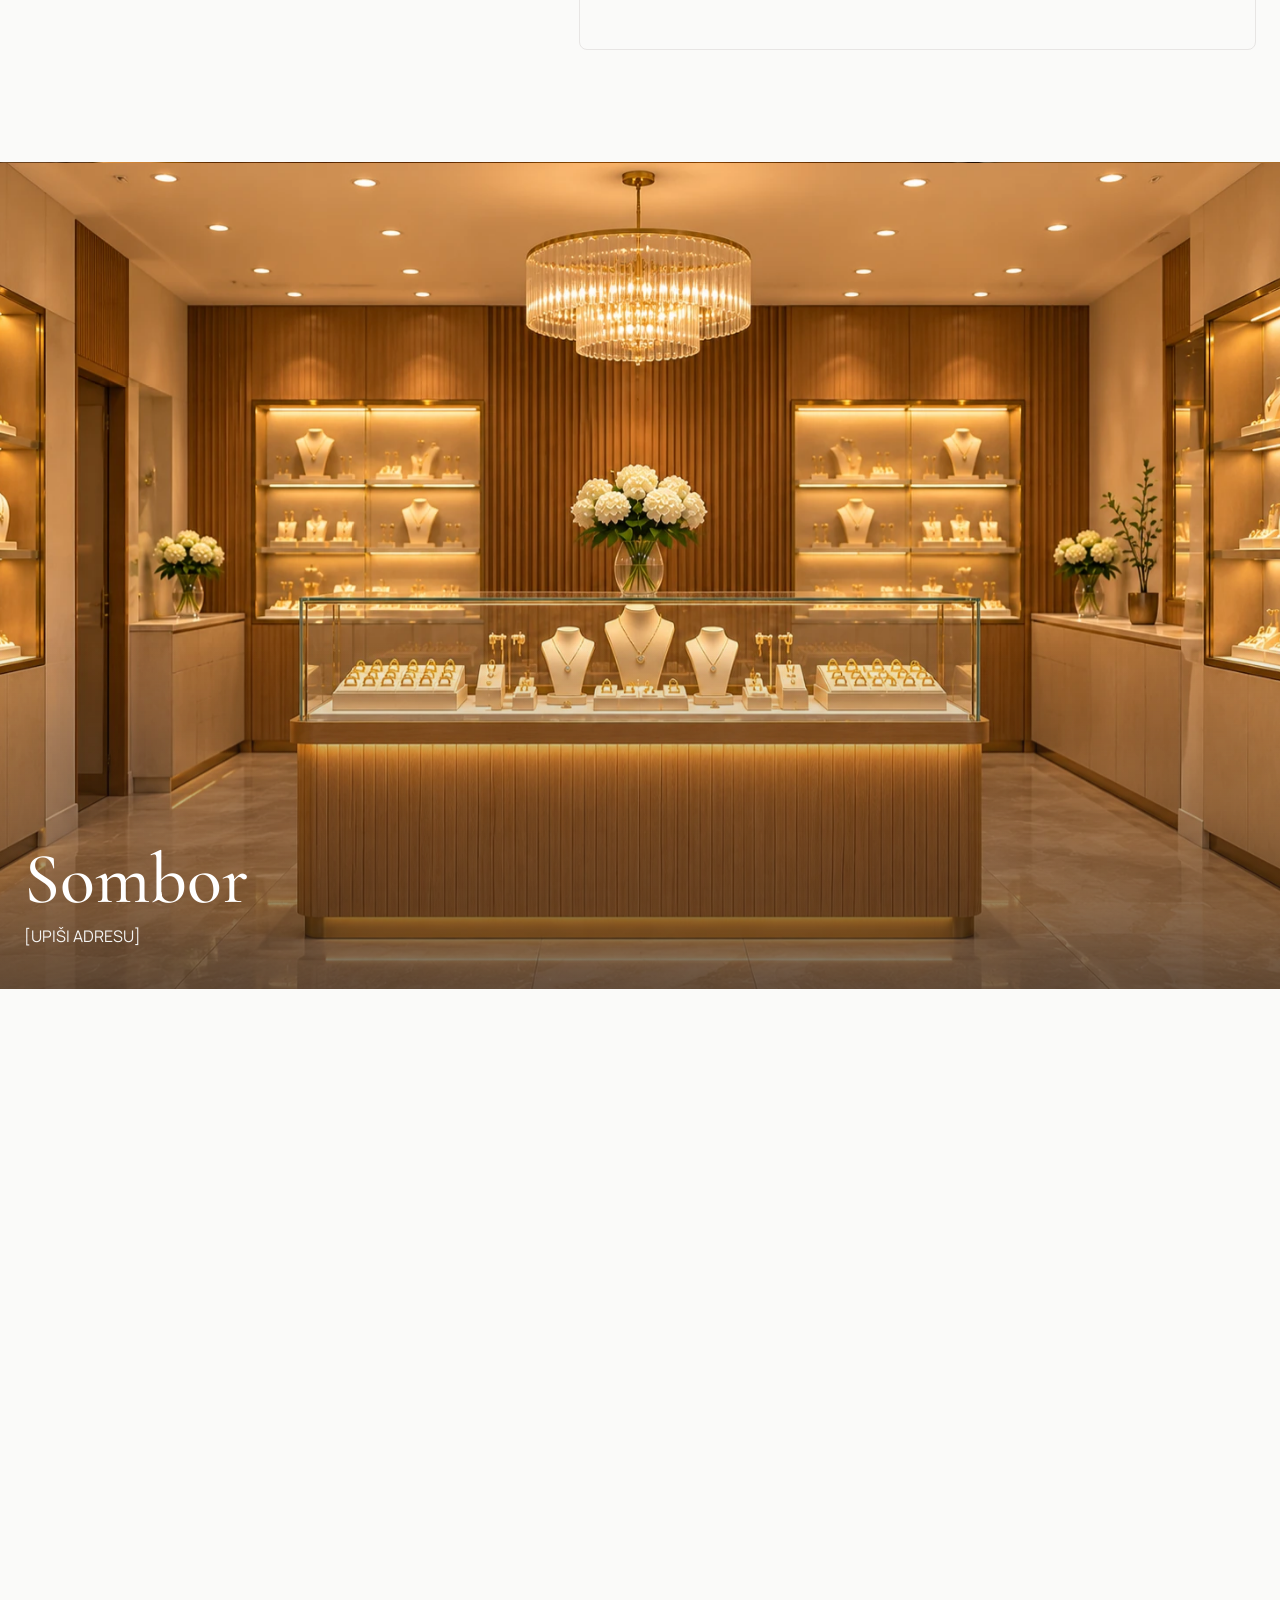
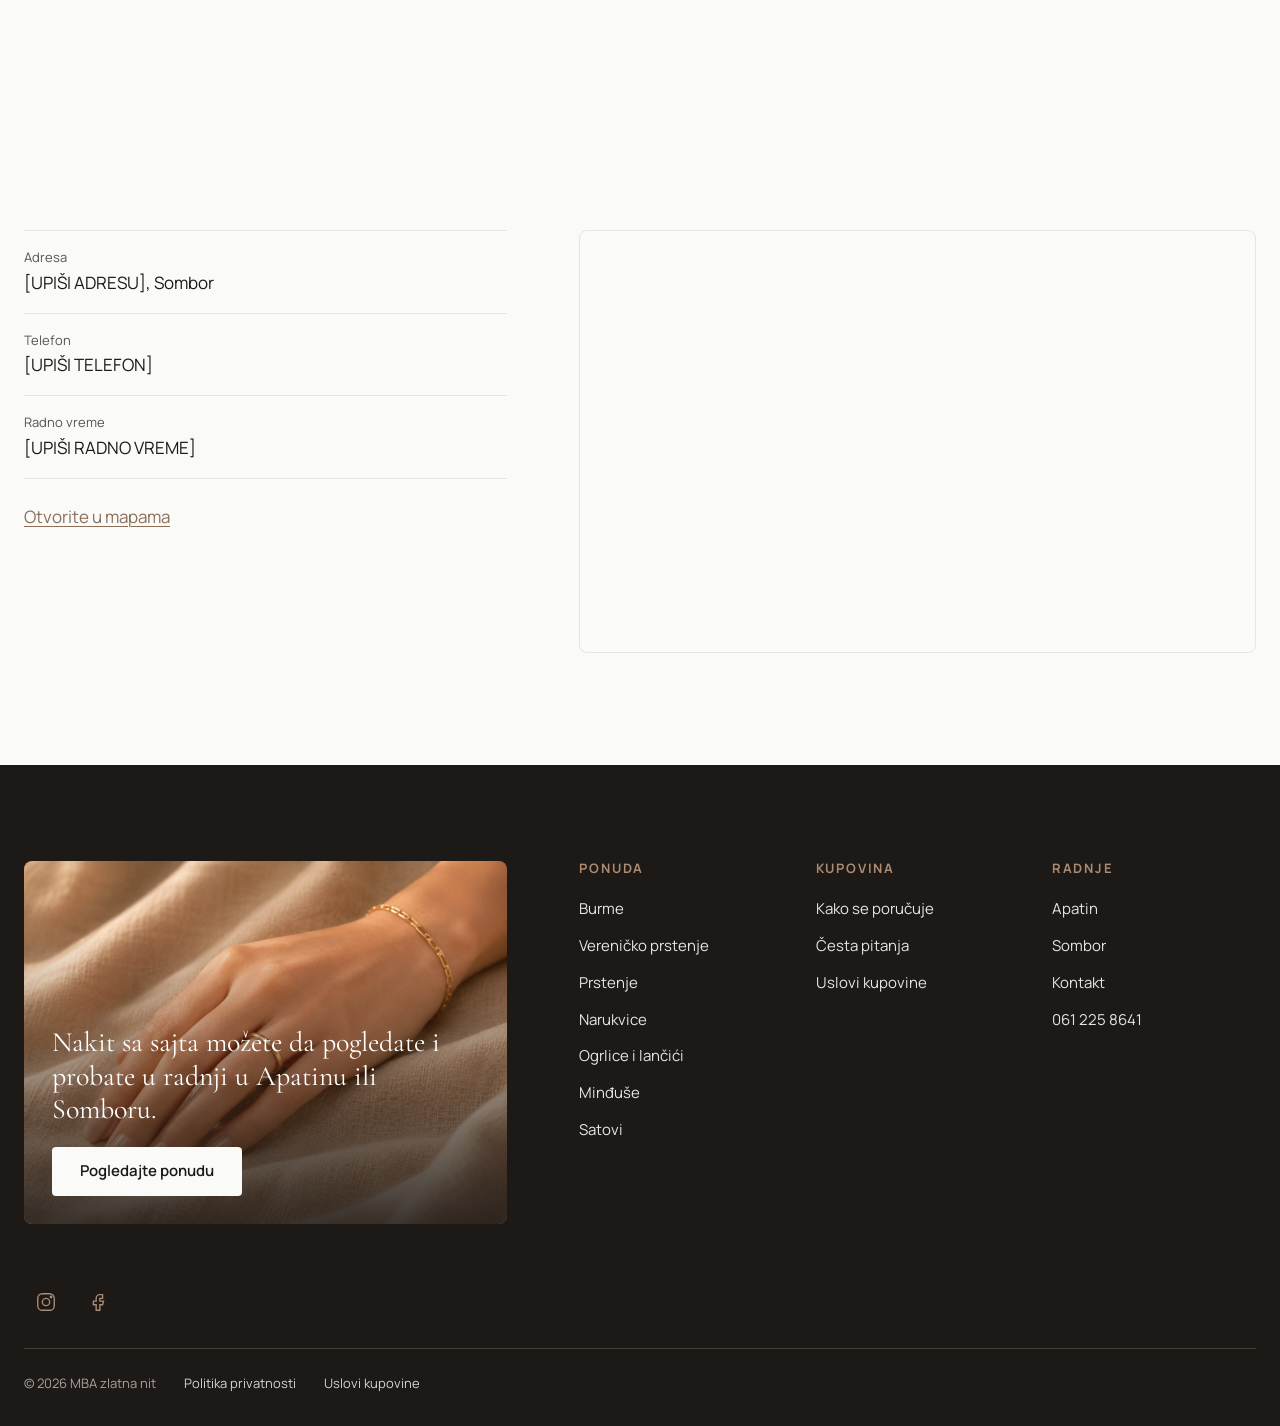
==== commit 664d0372: "Priča na mobilnom, kraće scene, pregled radnji, pauza videa" ====
--- a/index.html
+++ b/index.html
@@ -44,11 +44,17 @@
   <!-- HERO SA VIDEOM U POZADINI
        Video: slike/hero-video.mp4 (ovo je PRIVREMENI video, zameni pravim snimkom burmi na postolju).
        poster = slika koja se vidi dok se video učitava i kad je pokret isključen.
-       Video je bez zvuka (muted) i vrti se u krug (loop). -->
+       Video je bez zvuka (muted) i vrti se u krug (loop). Pokreće ga main.js, osim ako je pokret isključen u sistemu,
+       pa tada nema autoplay i preload="none": vidi se samo poster, a video se ne preuzima.
+       Dugme zaustavlja i pušta video (dole desno, na mobilnom gore desno). -->
   <section class="hero">
-    <video class="hero-media" autoplay muted loop playsinline preload="auto" poster="slike/hero-burme.jpg" aria-hidden="true">
+    <video class="hero-media" muted loop playsinline preload="none" poster="slike/hero-burme.jpg" aria-hidden="true">
       <source src="slike/hero-video.mp4" type="video/mp4">
     </video>
+    <button class="hero-pause" type="button" aria-label="Pusti video" data-stanje="zaustavljeno">
+      <svg class="ic-pause" width="18" height="18" viewBox="0 0 24 24" fill="none" stroke="currentColor" stroke-width="1.5" aria-hidden="true"><path d="M9 6v12M15 6v12"/></svg>
+      <svg class="ic-play" width="18" height="18" viewBox="0 0 24 24" fill="none" stroke="currentColor" stroke-width="1.5" aria-hidden="true"><path d="M8 5.5v13l11-6.5z"/></svg>
+    </button>
     <div class="hero-content">
       <h1>Burme i nakit iz Apatina, od 1993.</h1>
       <p class="hero-lead">Cene su na sajtu. Poručite preko forme, a mi šaljemo brzom poštom ili vas čekamo u radnji u Apatinu ili Somboru.</p>
@@ -174,7 +180,7 @@
           <li class="story-step is-active" aria-current="step">
             <span class="story-num">Korak 1</span>
             <h3>Izaberite nakit i popunite formu</h3>
-            <p>Forma je na stranici svakog proizvoda. Upišite ime, telefon i adresu. Za prsten i narukvicu upišite i meru.</p>
+            <p>Forma je na stranici svakog proizvoda. Upišite ime, telefon i adresu. Za prsten i narukvicu upišite i meru. Dok vas ne pozovemo, ne plaćate ništa.</p>
           </li>
           <li class="story-step">
             <span class="story-num">Korak 2</span>
@@ -205,8 +211,11 @@
               <span class="story-bar"><i></i></span><span class="story-bar"><i></i></span><span class="story-bar"><i></i></span><span class="story-bar"><i></i></span>
             </div>
 
+            <!-- Svaki korak: naslov (vidi se samo na mobilnom) i kartica. main.js pali sloj sa istim data-korak. -->
             <!-- 1. Forma se popunjava -->
-            <div class="story-card is-active" data-korak="0">
+            <div class="story-slide is-active" data-korak="0">
+            <p class="story-slide-title"><span>Korak 1</span>Izaberite nakit i popunite formu</p>
+            <div class="story-card">
               <div class="sc-head sc-head--opt">
                 <img class="sc-thumb" src="slike/hero-burme.jpg" alt="" loading="lazy">
                 <div><p class="sc-label">Izabrali ste</p><p class="sc-title">Burme, žuto zlato</p></div>
@@ -219,9 +228,12 @@
               <div class="sc-field sc-field--opt"><span class="sc-field-label">Gravura</span><span class="sc-input"><span class="sc-typed" style="--d:1.8s;--n:23">Ana i Marko 12.06.2027.</span></span></div>
               <span class="sc-btn">Pošaljite porudžbinu</span>
             </div>
+            </div>
 
             <!-- 2. Poziv iz radnje -->
-            <div class="story-card" data-korak="1">
+            <div class="story-slide" data-korak="1">
+            <p class="story-slide-title"><span>Korak 2</span>Javimo vam se</p>
+            <div class="story-card">
               <div class="sc-head">
                 <span class="sc-icon"><svg width="22" height="22" viewBox="0 0 24 24" fill="none" stroke="currentColor" stroke-width="1.5"><path d="M7 3.5h3l1.5 4-2 1.5a10.5 10.5 0 0 0 5 5l1.5-2 4 1.5v3a2 2 0 0 1-2 2C10.6 18.5 5 12.9 5 5.5a2 2 0 0 1 2-2z"/></svg></span>
                 <div><p class="sc-label">Poziv iz radnje</p><p class="sc-title">MBA zlatna nit</p><p class="sc-sub">061 225 8641</p></div>
@@ -233,9 +245,12 @@
               </ul>
               <p class="sc-status" style="--d:1.8s">Potvrdili smo porudžbinu</p>
             </div>
+            </div>
 
             <!-- 3. Podaci za uplatu. Iznos i račun su sive crte, jer zavise od porudžbine. -->
-            <div class="story-card" data-korak="2">
+            <div class="story-slide" data-korak="2">
+            <p class="story-slide-title"><span>Korak 3</span>Uplatite na naš račun</p>
+            <div class="story-card">
               <p class="sc-label">Podaci za uplatu</p>
               <dl class="sc-pay">
                 <div style="--d:.3s"><dt>Primalac</dt><dd>MBA zlatna nit</dd></div>
@@ -245,9 +260,12 @@
               </dl>
               <p class="sc-status" style="--d:1.9s"><svg width="18" height="18" viewBox="0 0 24 24" fill="none" stroke="currentColor" stroke-width="1.5"><path d="M5 12.5l4.5 4.5L19 7.5"/></svg>Uplata je stigla</p>
             </div>
+            </div>
 
             <!-- 4. Paket na putu -->
-            <div class="story-card" data-korak="3">
+            <div class="story-slide" data-korak="3">
+            <p class="story-slide-title"><span>Korak 4</span>Šaljemo nakit</p>
+            <div class="story-card">
               <div class="sc-head">
                 <span class="sc-icon"><svg width="22" height="22" viewBox="0 0 24 24" fill="none" stroke="currentColor" stroke-width="1.5"><path d="M4 7.5l8-3.5 8 3.5v9l-8 3.5-8-3.5z"/><path d="M4 7.5l8 3.5 8-3.5M12 11v9"/></svg></span>
                 <div><p class="sc-label">Brza pošta</p><p class="sc-title">Paket je na putu</p></div>
@@ -257,6 +275,7 @@
                 <li style="--d:.9s">Šaljemo</li>
                 <li style="--d:1.5s">Stiže kod vas</li>
               </ol>
+            </div>
             </div>
           </div>
         </div>
@@ -309,6 +328,28 @@
     <div class="container">
       <h2>Dve radnje, u Apatinu i Somboru</h2>
       <p class="lead">Nakit sa sajta možete da probate u obe radnje. Tu možete i da preuzmete porudžbinu, ako ne želite da je šaljemo poštom.</p>
+
+      <!-- Kratak pregled obe radnje, da se adrese vide odmah, pre scena. Detalji i mape su ispod scena. -->
+      <div class="stores-overview">
+        <div class="store-sum">
+          <h3>Apatin</h3>
+          <dl>
+            <dt>Adresa</dt><dd>Srpskih vladara 10, 25260 Apatin</dd>
+            <dt>Telefon</dt><dd><a href="tel:+381612258641">061 225 8641</a></dd>
+            <dt>Radno vreme</dt><dd>9 - 16 h, [UPIŠI DANE, npr. ponedeljak - subota]</dd>
+          </dl>
+          <a class="link-caps" href="#apatin-detalji">Mapa i detalji ↓</a>
+        </div>
+        <div class="store-sum">
+          <h3>Sombor</h3>
+          <dl>
+            <dt>Adresa</dt><dd>[UPIŠI ADRESU], Sombor</dd>
+            <dt>Telefon</dt><dd>[UPIŠI TELEFON]</dd>
+            <dt>Radno vreme</dt><dd>[UPIŠI RADNO VREME]</dd>
+          </dl>
+          <a class="link-caps" href="#sombor-detalji">Mapa i detalji ↓</a>
+        </div>
+      </div>
     </div>
 
     <article class="store" id="radnja-apatin">
@@ -324,7 +365,7 @@
           </div>
         </div>
       </div>
-      <div class="container store-info">
+      <div class="container store-info" id="apatin-detalji">
         <div>
           <dl>
             <dt>Adresa</dt><dd>Srpskih vladara 10, 25260 Apatin</dd>
@@ -350,7 +391,7 @@
           </div>
         </div>
       </div>
-      <div class="container store-info">
+      <div class="container store-info" id="sombor-detalji">
         <div>
           <dl>
             <dt>Adresa</dt><dd>[UPIŠI ADRESU], Sombor</dd>
--- a/styles.css
+++ b/styles.css
@@ -271,6 +271,30 @@
 /* Prave slike nemaju padding koji ima placeholder */
 img.hero-media, video.hero-media, img.cat-media, img.footer-card-media { padding: 0; }
 
+/* Dugme za pauzu videa: dole desno, na mobilnom gore desno. Bez JS se ne prikazuje, jer ne bi radilo. */
+.hero-pause {
+  display: none;
+  position: absolute;
+  right: 24px;
+  bottom: 24px;
+  z-index: 3;
+  width: 44px;
+  height: 44px;
+  padding: 0;
+  align-items: center;
+  justify-content: center;
+  background: rgba(250, 250, 249, .85);
+  color: var(--accent-text);
+  border: 1px solid var(--line);
+  border-radius: var(--radius);
+  cursor: pointer;
+}
+.js .hero-pause { display: inline-flex; }
+.hero-pause:hover { background: var(--bg); color: var(--text); }
+.hero-pause .ic-play,
+.hero-pause[data-stanje="zaustavljeno"] .ic-pause { display: none; }
+.hero-pause[data-stanje="zaustavljeno"] .ic-play { display: block; }
+
 /* ---------- Kategorije (kartice sa fotografijom) ---------- */
 .cats-row {
   display: grid;
@@ -461,29 +485,33 @@
 .story-bar { flex: 1; height: 3px; border-radius: 2px; background: rgba(255, 255, 255, .4); overflow: hidden; }
 .story-bar i { display: block; height: 100%; width: calc(var(--fill, 0) * 100%); background: #fff; }
 
-/* Kartica koraka preko fotografije */
-.story-card {
+/* Sloj koraka preko fotografije: naslov koraka (samo na mobilnom) i kartica.
+   main.js pali sloj sa klasom is-active. */
+.story-slide {
   position: absolute;
   left: 24px;
   bottom: 24px;
   z-index: 2;
   width: min(360px, calc(100% - 48px));
+  opacity: 0;
+  visibility: hidden;
+  transform: translateY(16px);
+  transition: opacity .45s ease, transform .45s ease, visibility 0s linear .45s;
+}
+.story-slide.is-active {
+  opacity: 1;
+  visibility: visible;
+  transform: none;
+  transition: opacity .45s ease .15s, transform .45s ease .15s, visibility 0s;
+}
+.story-slide-title { display: none; }
+.story-card {
   padding: 22px;
   background: #fff;
   border: 1px solid var(--line);
   border-radius: var(--radius-img);
   font-size: 14px;
   line-height: 1.4;
-  opacity: 0;
-  visibility: hidden;
-  transform: translateY(16px);
-  transition: opacity .45s ease, transform .45s ease, visibility 0s linear .45s;
-}
-.story-card.is-active {
-  opacity: 1;
-  visibility: visible;
-  transform: none;
-  transition: opacity .45s ease .15s, transform .45s ease .15s, visibility 0s;
 }
 .story-card p { margin: 0; }
 .sc-head { display: flex; align-items: center; gap: 14px; margin-bottom: 16px; padding-bottom: 16px; border-bottom: 1px solid var(--line); }
@@ -563,9 +591,9 @@
 
 /* Animacije u karticama krenu kad kartica postane aktivna. Krajnje stanje je osnovni stil,
    pa bez animacije (isključen pokret) sve odmah stoji popunjeno. */
-.story-card.is-active .sc-typed { animation: sc-kucanje calc(var(--n) * 55ms) steps(var(--n), end) var(--d) both; }
-.story-card.is-active .sc-btn { animation: sc-klik .5s ease 3.3s both; }
-.story-card.is-active .sc-icon::after {
+.story-slide.is-active .sc-typed { animation: sc-kucanje calc(var(--n) * 55ms) steps(var(--n), end) var(--d) both; }
+.story-slide.is-active .sc-btn { animation: sc-klik .5s ease 3.3s both; }
+.story-slide.is-active .sc-icon::after {
   content: "";
   position: absolute;
   inset: -1px;
@@ -573,11 +601,11 @@
   border-radius: 50%;
   animation: sc-zvoni 1.3s ease-out .2s 2 both;
 }
-.story-card.is-active .sc-checks li,
-.story-card.is-active .sc-pay div,
-.story-card.is-active .sc-status { animation: sc-pojava .4s ease var(--d) both; }
-.story-card.is-active .sc-track::after { animation: sc-linija 1.4s ease .3s both; }
-.story-card.is-active .sc-track li::before { animation: sc-tacka .3s ease var(--d) both; }
+.story-slide.is-active .sc-checks li,
+.story-slide.is-active .sc-pay div,
+.story-slide.is-active .sc-status { animation: sc-pojava .4s ease var(--d) both; }
+.story-slide.is-active .sc-track::after { animation: sc-linija 1.4s ease .3s both; }
+.story-slide.is-active .sc-track li::before { animation: sc-tacka .3s ease var(--d) both; }
 
 @keyframes sc-kucanje { from { clip-path: inset(0 100% 0 0); } to { clip-path: inset(0 0 0 0); } }
 @keyframes sc-klik { 40% { background: var(--accent-text); } }
@@ -631,9 +659,21 @@
   align-items: start;
   margin-top: 48px;
 }
-.store-info dl { margin: 0 0 24px; border-top: 1px solid var(--line); }
-.store-info dt { font-size: 13px; color: var(--text-2); margin-top: 16px; }
-.store-info dd { margin: 0; padding-bottom: 16px; border-bottom: 1px solid var(--line); }
+.store-info dl, .stores-overview dl { margin: 0 0 24px; border-top: 1px solid var(--line); }
+.store-info dt, .stores-overview dt { font-size: 13px; color: var(--text-2); margin-top: 16px; }
+.store-info dd, .stores-overview dd { margin: 0; padding-bottom: 16px; border-bottom: 1px solid var(--line); }
+.store-info { scroll-margin-top: calc(var(--nav-h, 72px) + 24px); }
+
+/* Kratak pregled obe radnje odmah ispod naslova, pre scena */
+.stores-overview {
+  display: grid;
+  grid-template-columns: 1fr 1fr;
+  gap: 40px 72px;
+  margin-top: 48px;
+}
+.store-sum h3 { font-size: 34px; margin: 0 0 12px; }
+.store-sum dl { margin-bottom: 8px; }
+.store-sum .link-caps { display: inline-block; padding: 12px 0; } /* veća površina za prst */
 .store-map {
   width: 100%;
   aspect-ratio: 16 / 10;
@@ -658,7 +698,7 @@
 .scenes-on .scene {
   max-width: none;
   padding: 0;
-  height: 260vh;
+  height: 180vh; /* scena stoji dok se skroluje oko 0,9 ekrana (180vh minus pozornica) */
 }
 .scenes-on .scene-stage {
   --stage-h: calc(100vh - var(--nav-h, 72px));
@@ -941,6 +981,7 @@
   .hero::before { display: none; }
   .hero { position: relative; }
   .hero-media { position: static; display: block; width: 100%; height: auto; aspect-ratio: 4 / 3; object-fit: cover; object-position: 72% 50%; }
+  .hero-pause { top: 16px; bottom: auto; right: 16px; }
   .hero-content { padding: 40px var(--pad-x) 16px; }
   .hero h1 { font-size: 48px; }
 
@@ -959,21 +1000,60 @@
 
   .section-head { flex-direction: column; align-items: flex-start; }
 
-  /* Priča na mobilnom: okvir je gore zalepljen ispod menija, koraci prolaze ispod njega */
+  /* Priča na mobilnom: okvir je gore zalepljen ispod menija, a u njemu su naslov aktivnog koraka i kartica.
+     Ispod okvira je samo objašnjenje aktivnog koraka (main.js bira korak čim mu vrh pređe ispod okvira). */
   .story-head { margin-bottom: 32px; }
   .story { grid-template-columns: 1fr; gap: 24px; }
   .js .story { gap: 0; }
   .js .story-visual { order: -1; top: var(--nav-h, 72px); z-index: 3; padding: 8px 0 12px; background: var(--surface); }
-  .js .story-frame { height: 46vh; }
-  .js .story-step { min-height: 62vh; justify-content: flex-start; padding-top: 28px; }
-  .js .story-steps { padding-bottom: 8vh; }
+  .js .story-frame { height: 58vh; }
+  .js .story-step { min-height: 34vh; justify-content: flex-start; padding-top: 8px; }
+  .js .story-steps { padding-bottom: 12vh; }
+  /* Objašnjenje koraka stoji zalepljeno odmah ispod okvira dok se skroluje kroz taj korak */
+  .js .story-step p { position: sticky; top: calc(var(--nav-h, 72px) + 58vh + 32px); }
   @supports (height: 100svh) {
-    .js .story-frame { height: 46svh; }
-    .js .story-step { min-height: 62svh; }
+    .js .story-frame { height: 58svh; }
+    .js .story-step { min-height: 34svh; }
+    .js .story-step p { top: calc(var(--nav-h, 72px) + 58svh + 32px); }
+  }
+  /* Naslov koraka je u okviru, pa ga u listi skrivamo samo vizuelno (čitač ekrana ga i dalje čita) */
+  .js .story-step .story-num,
+  .js .story-step h3 {
+    position: absolute; width: 1px; height: 1px; margin: -1px; padding: 0;
+    overflow: hidden; clip: rect(0 0 0 0); white-space: nowrap; border: 0;
   }
   .story-step h3 { font-size: 30px; }
   .story-step p { font-size: 16px; }
-  .story-card { left: 12px; right: 12px; bottom: 12px; width: auto; padding: 16px; }
+  /* Tamni prelaz pri dnu okvira, da se beli naslov koraka čita preko fotografije */
+  .js .story-frame::after {
+    content: "";
+    position: absolute;
+    inset: auto 0 0 0;
+    height: 75%;
+    z-index: 1;
+    background: linear-gradient(to top, rgba(28, 25, 23, .7), rgba(28, 25, 23, 0));
+    pointer-events: none;
+  }
+  .story-slide { left: 12px; right: 12px; bottom: 12px; width: auto; }
+  .js .story-slide-title {
+    display: block;
+    margin: 0 0 10px;
+    font-family: var(--font-head);
+    font-size: 26px;
+    line-height: 1.1;
+    color: #fff;
+  }
+  .js .story-slide-title span {
+    display: block;
+    margin-bottom: 4px;
+    font-family: var(--font-body);
+    font-size: 11px;
+    font-weight: 700;
+    letter-spacing: .12em;
+    text-transform: uppercase;
+    color: #F5F5F4;
+  }
+  .story-card { padding: 16px; }
   .sc-head { margin-bottom: 12px; padding-bottom: 12px; }
   .sc-title { font-size: 21px; }
   .sc-input { height: 32px; }
@@ -982,12 +1062,14 @@
   .story-end { margin-top: 40px; }
   .story-end .btn { width: 100%; justify-content: center; }
 
+  .stores-overview { grid-template-columns: 1fr; margin-top: 32px; }
+  .store-sum h3 { font-size: 30px; }
   .store { margin-top: 40px; }
   .store + .store { margin-top: 72px; }
   .store-info { grid-template-columns: 1fr; gap: 24px; margin-top: 32px; }
   .store-map { aspect-ratio: 4 / 3; }
   .scene-frame { grid-template-columns: 1fr; gap: 12px; }
-  .scenes-on .scene { height: 230vh; }
+  .scenes-on .scene { height: 160vh; }
   .scenes-on .scene-caption { bottom: 28px; }
 
   .footer-inner { padding-top: 72px; }
